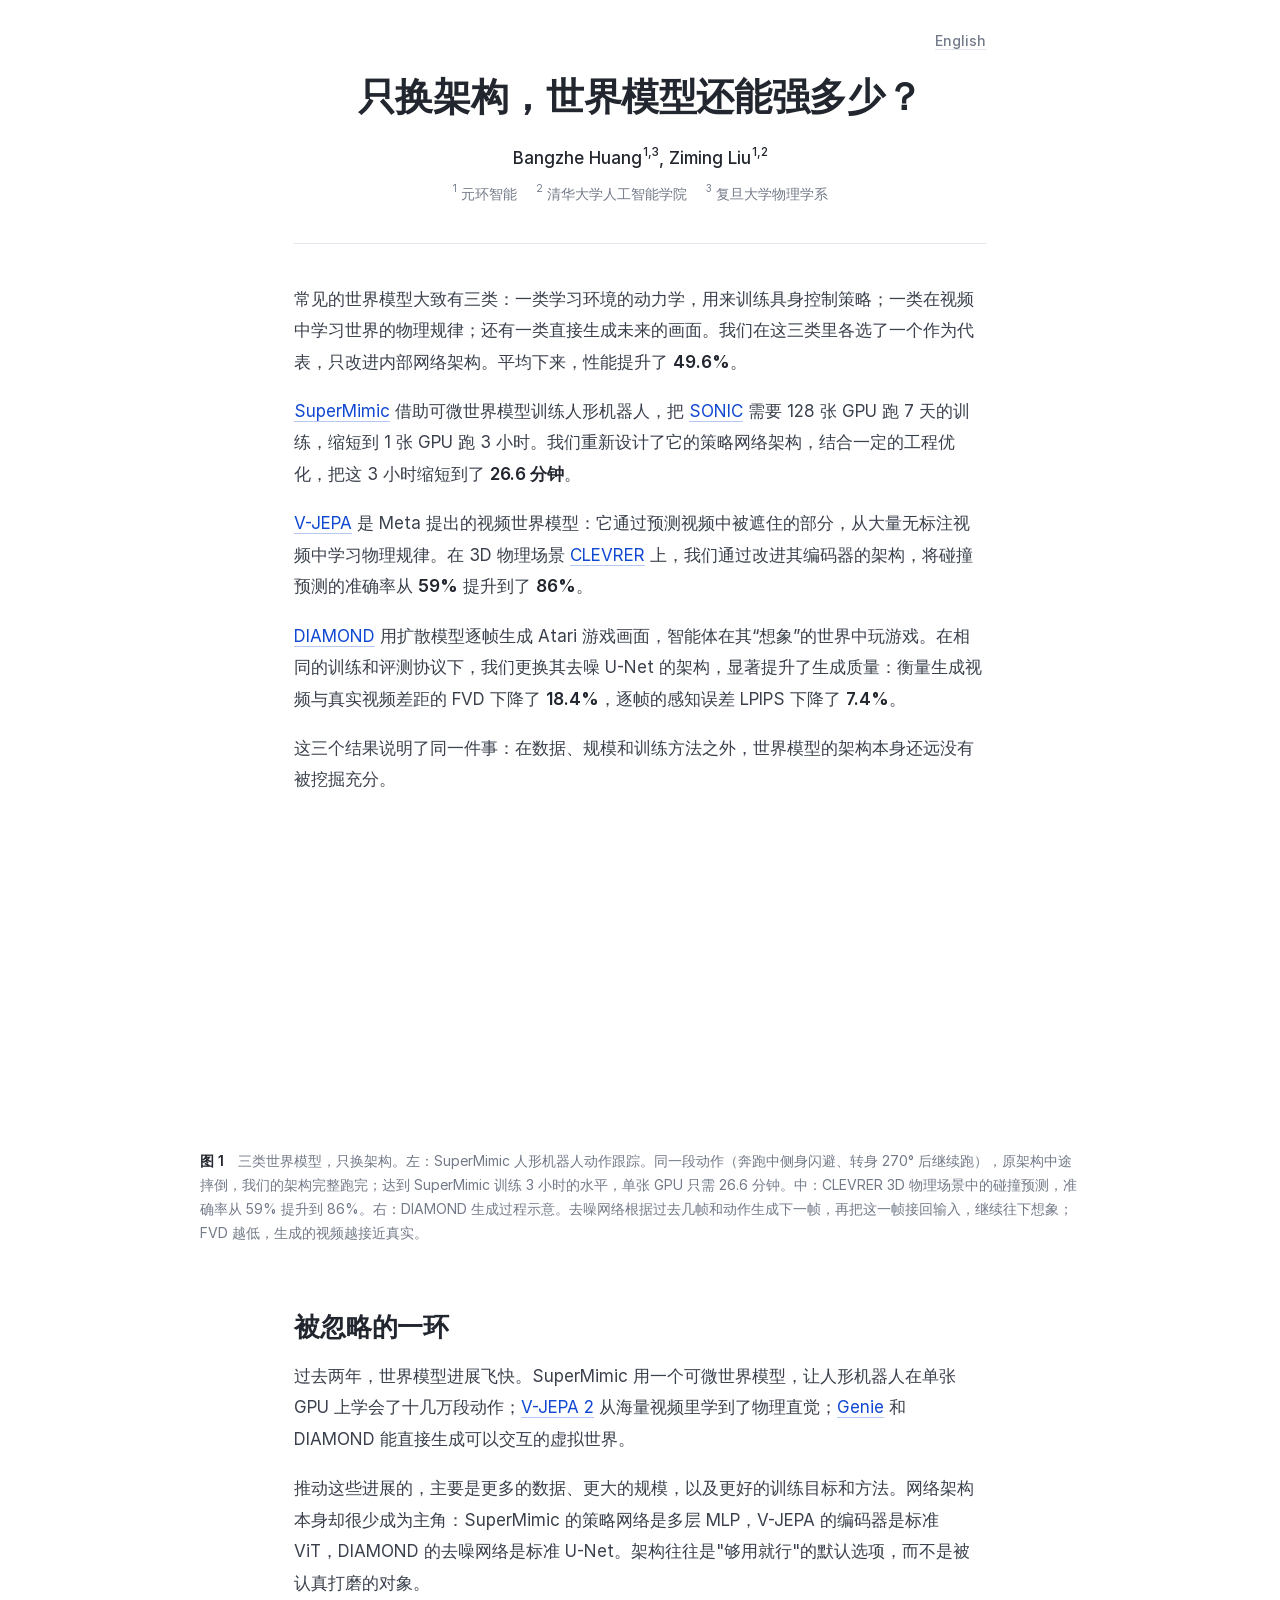
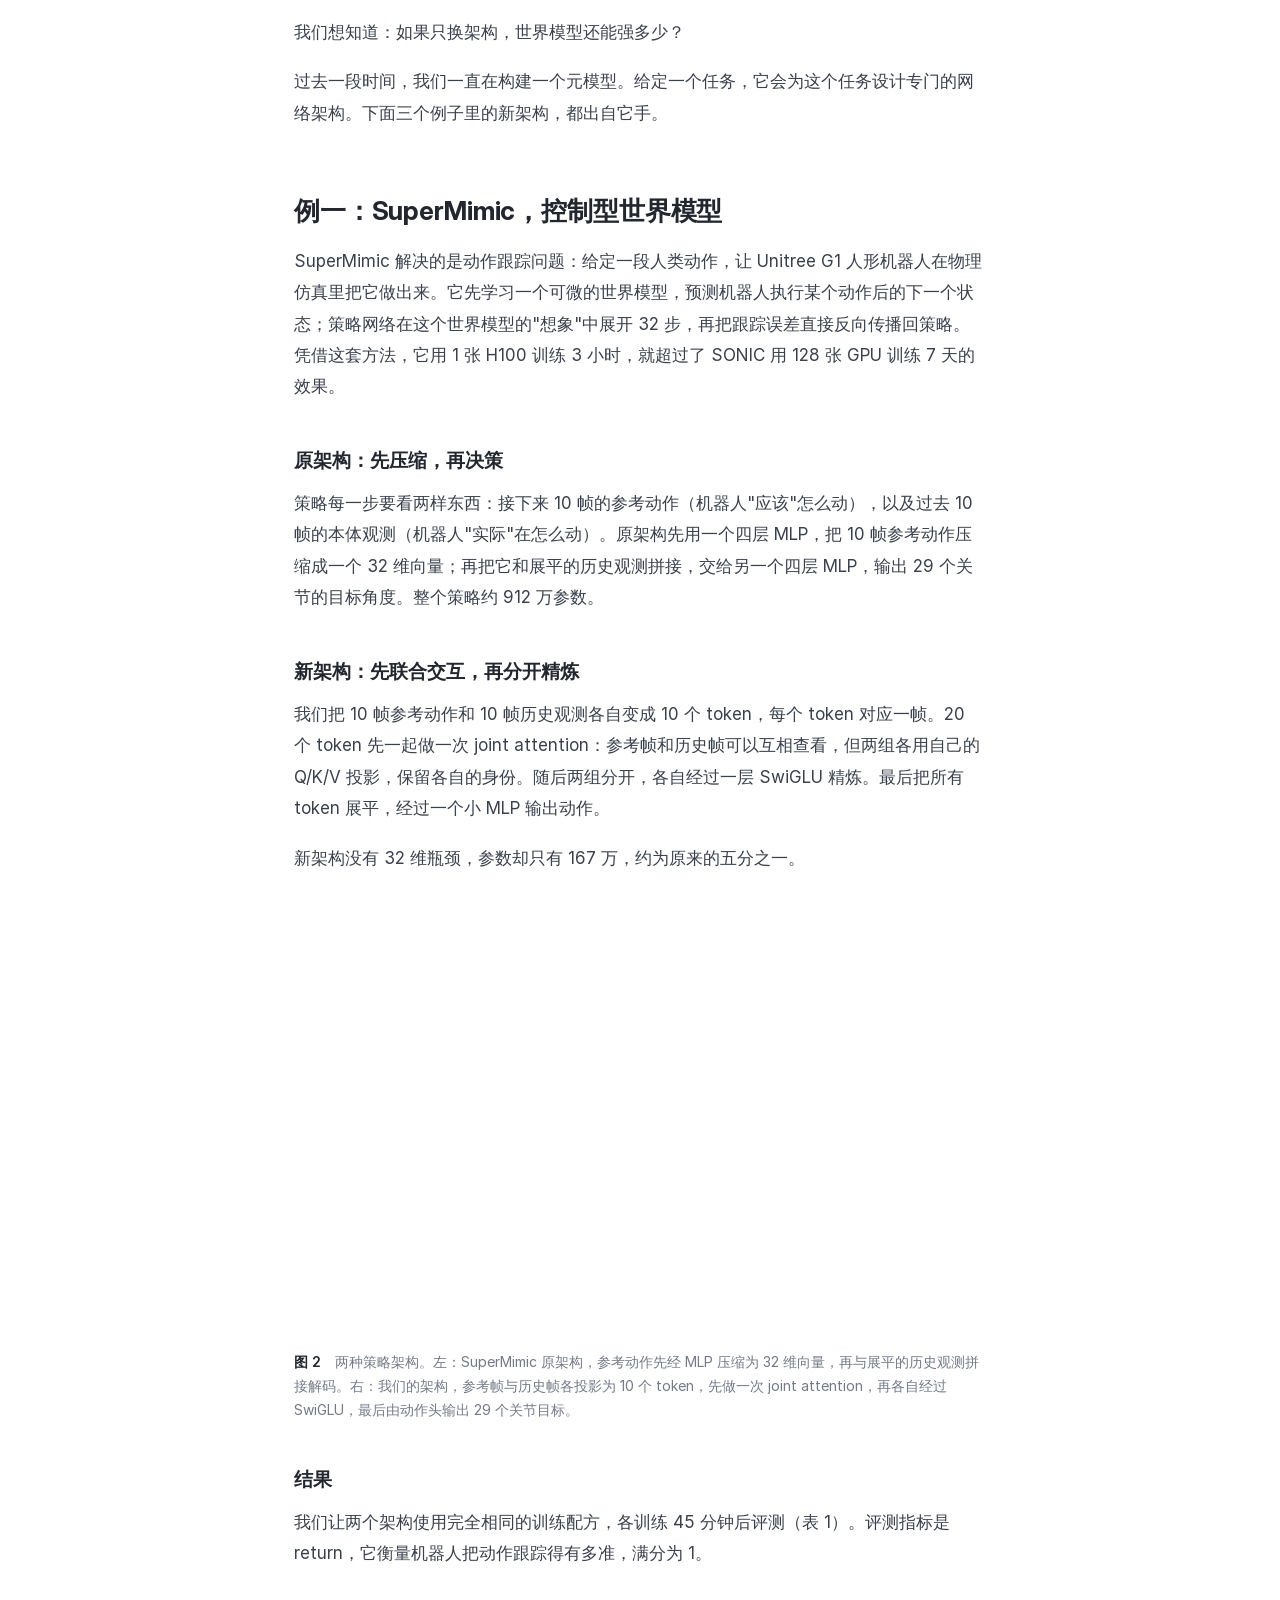
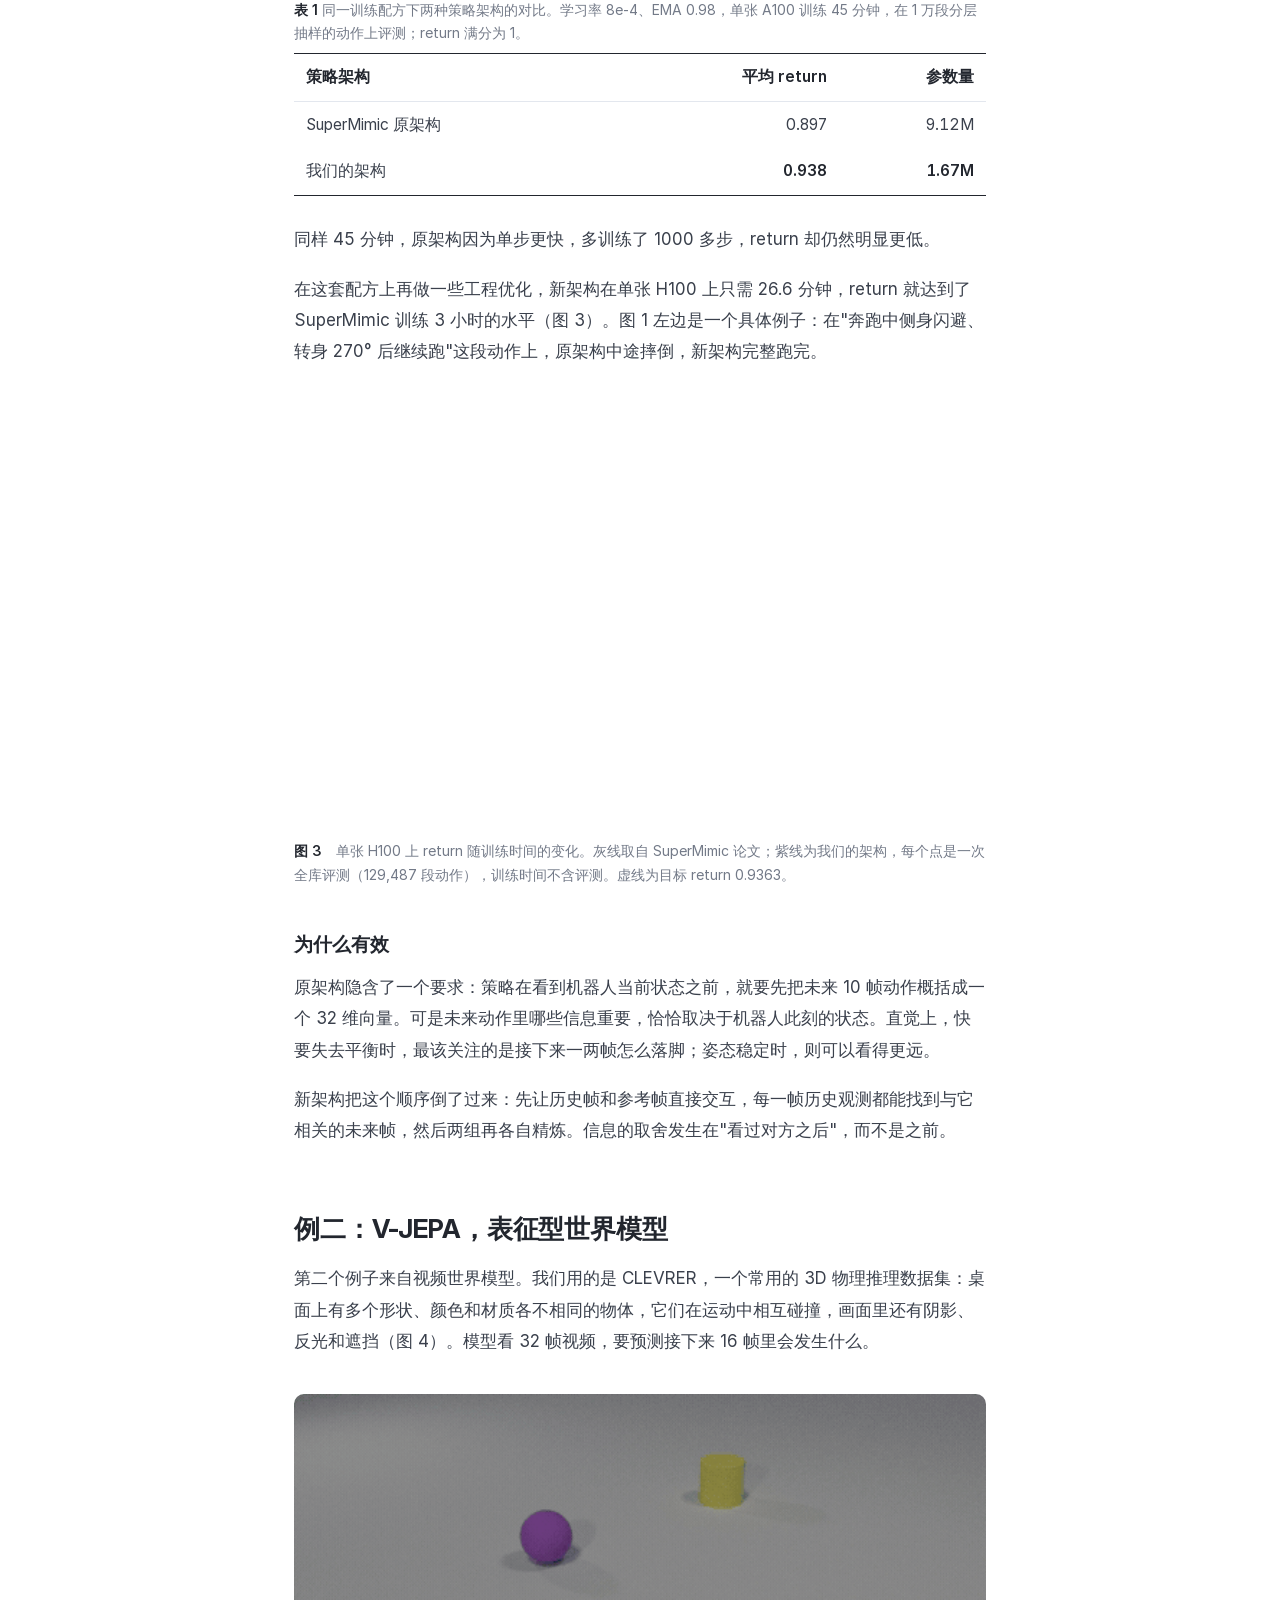
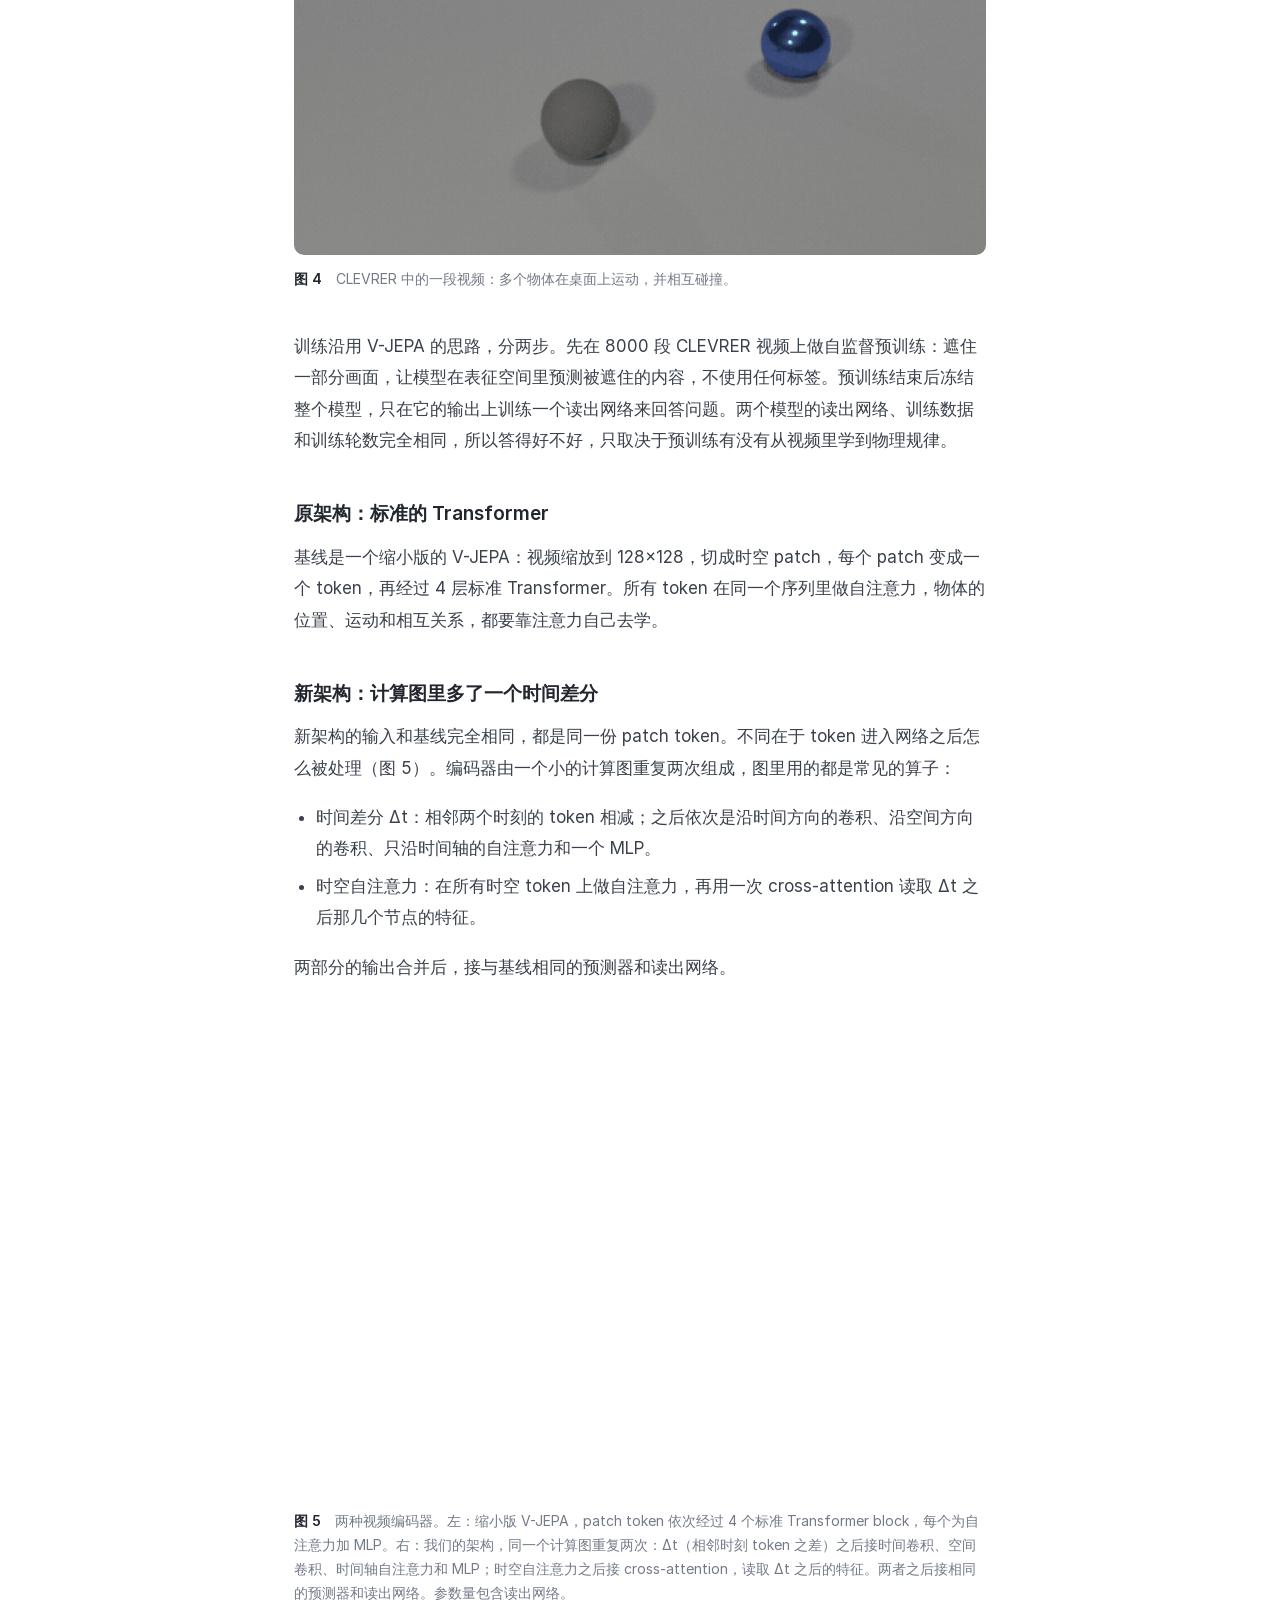
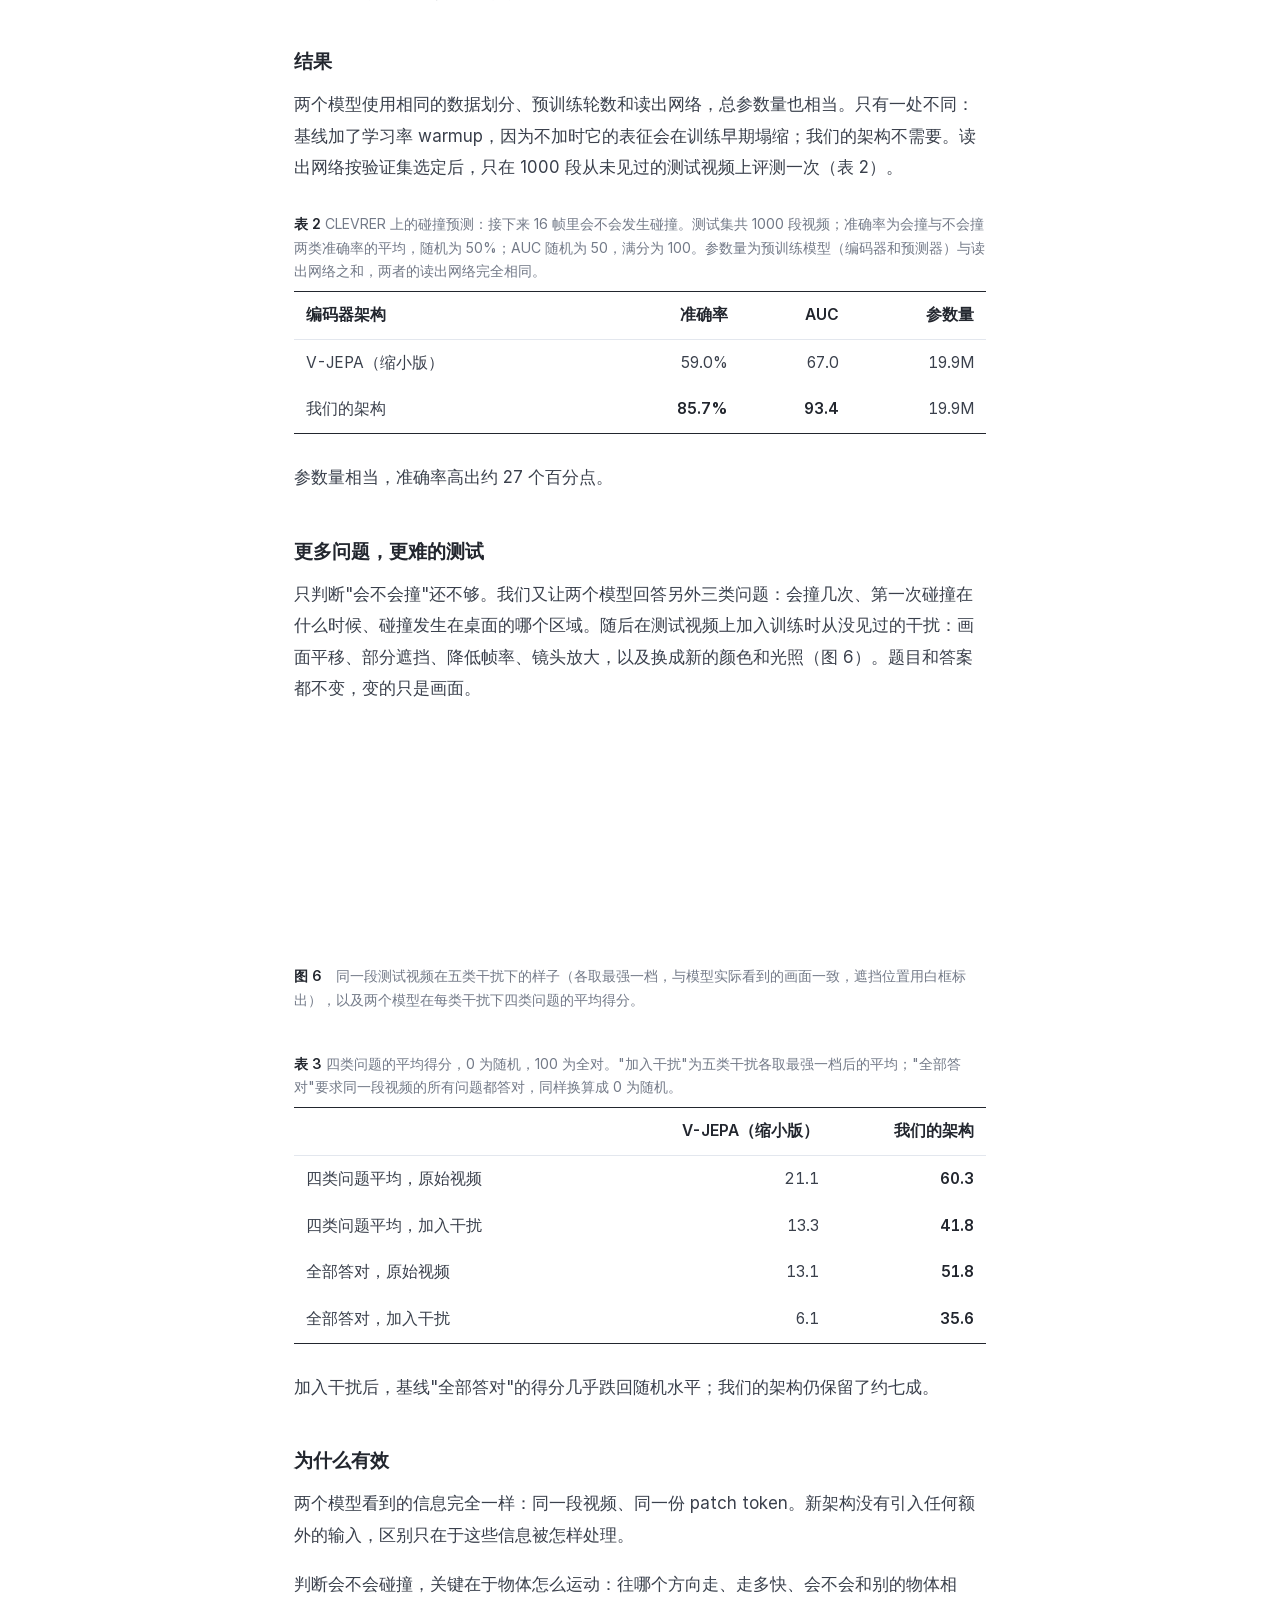
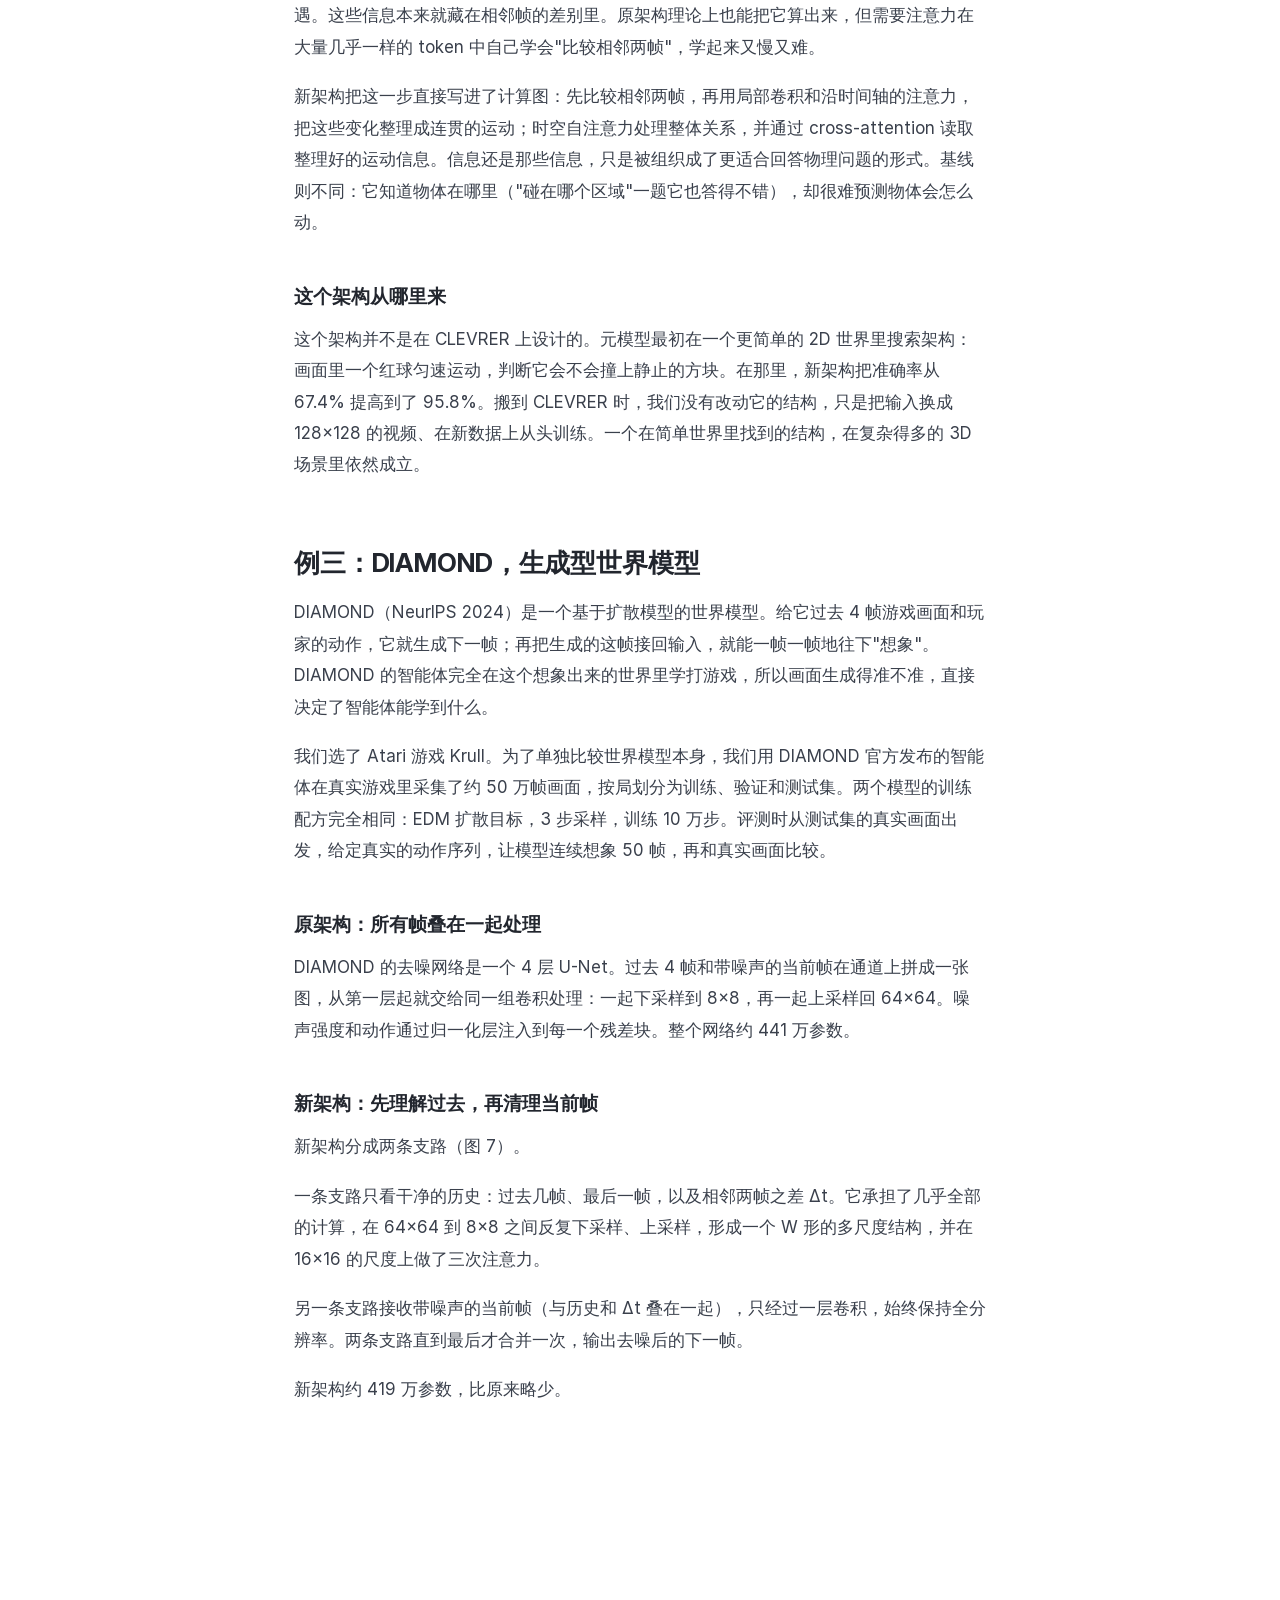
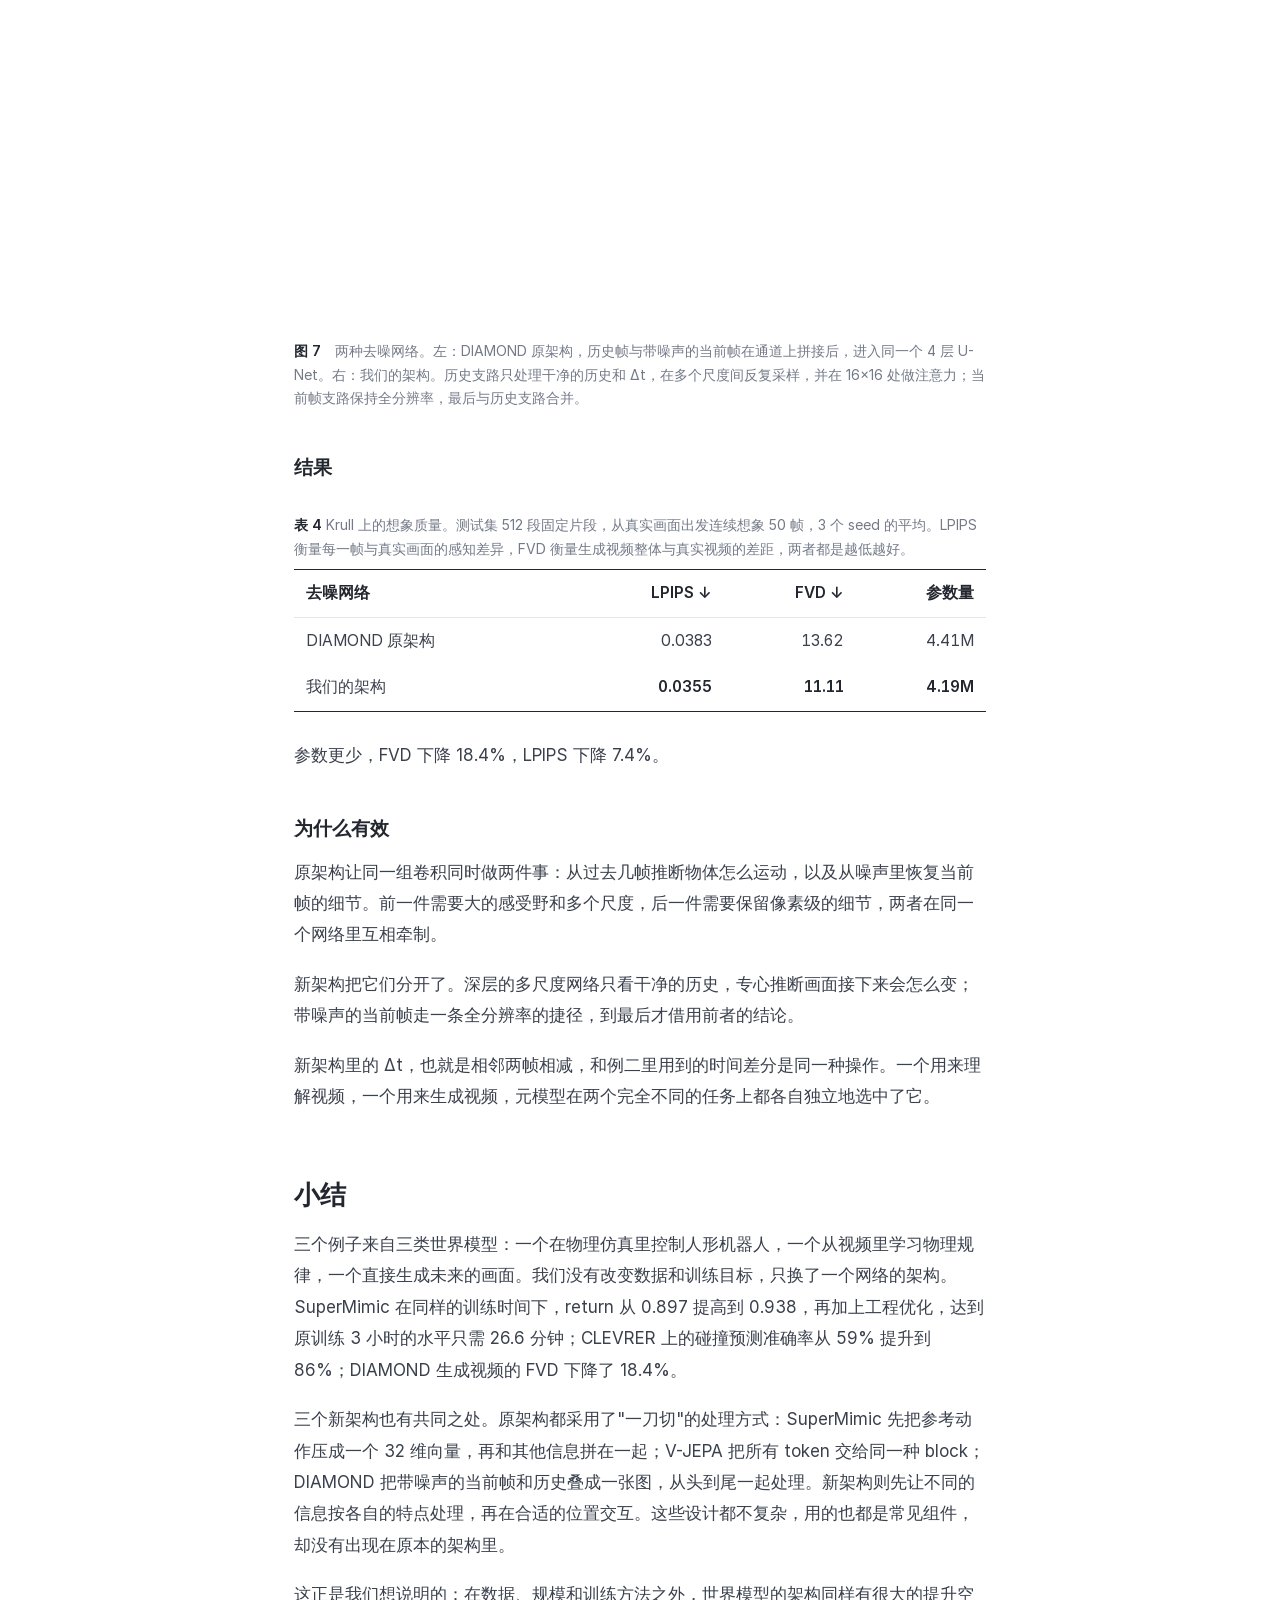
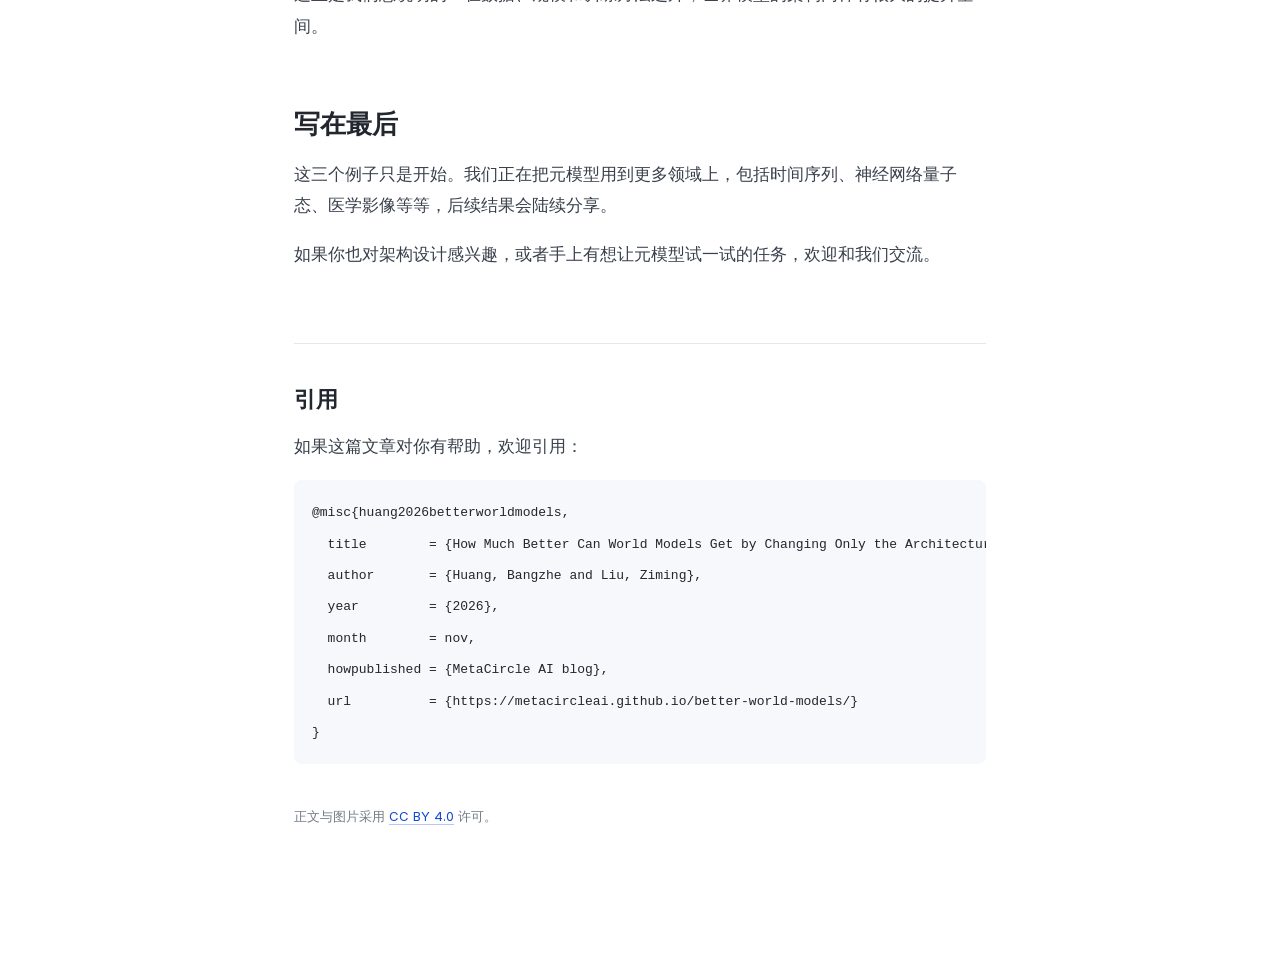
==== zh/index.html @ 1bab460e "Publish blog: How Much Better Can World Models Get by Changing Only the Architecture?" ====
<!doctype html>
<html lang="zh-CN">
<head>
<meta charset="utf-8">
<meta name="viewport" content="width=device-width, initial-scale=1">
<title>只换架构，世界模型还能强多少？</title>
<meta name="description" content="常见的世界模型大致有三类：一类学习环境的动力学，用来训练具身控制策略；一类在视频中学习世界的物理规律；还有一类直接生成未来的画面。我们在这三类里各选了一个作为代表，只改进内部网络架构。平均下来，性能提升了 49.6%。">
<link rel="canonical" href="https://metacircleai.github.io/better-world-models/zh/">
<link rel="alternate" hreflang="en" href="https://metacircleai.github.io/better-world-models/">
<link rel="alternate" hreflang="zh-CN" href="https://metacircleai.github.io/better-world-models/zh/">
<meta property="og:type" content="article">
<meta property="og:url" content="https://metacircleai.github.io/better-world-models/zh/">
<meta property="og:title" content="只换架构，世界模型还能强多少？">
<meta property="og:description" content="常见的世界模型大致有三类：一类学习环境的动力学，用来训练具身控制策略；一类在视频中学习世界的物理规律；还有一类直接生成未来的画面。我们在这三类里各选了一个作为代表，只改进内部网络架构。平均下来，性能提升了 49.6%。">
<meta property="og:image" content="https://metacircleai.github.io/better-world-models/assets/social.png">
<meta property="og:image:width" content="1200">
<meta property="og:image:height" content="630">
<meta name="twitter:card" content="summary_large_image">
<link rel="stylesheet" href="../assets/style.css">
</head>
<body>
<main class="post">
<nav class="lang-switch"><a href="../" hreflang="en">English</a></nav>
<header class="post-header">
<h1>只换架构，世界模型还能强多少？</h1>
<p class="authors">Bangzhe Huang<sup>1,3</sup>, Ziming Liu<sup>1,2</sup></p>
<p class="affils"><span><sup>1</sup> 元环智能</span><span><sup>2</sup> 清华大学人工智能学院</span><span><sup>3</sup> 复旦大学物理学系</span></p>
</header>
<p>常见的世界模型大致有三类：一类学习环境的动力学，用来训练具身控制策略；一类在视频中学习世界的物理规律；还有一类直接生成未来的画面。我们在这三类里各选了一个作为代表，只改进内部网络架构。平均下来，性能提升了 <strong>49.6%</strong>。</p>
<p><a target="_blank" rel="noopener" href="https://arxiv.org/abs/2610.28480">SuperMimic</a> 借助可微世界模型训练人形机器人，把 <a target="_blank" rel="noopener" href="https://arxiv.org/abs/2511.07820">SONIC</a> 需要 128 张 GPU 跑 7 天的训练，缩短到 1 张 GPU 跑 3 小时。我们重新设计了它的策略网络架构，结合一定的工程优化，把这 3 小时缩短到了 <strong>26.6 分钟</strong>。</p>
<p><a target="_blank" rel="noopener" href="https://arxiv.org/abs/2404.08471">V-JEPA</a> 是 Meta 提出的视频世界模型：它通过预测视频中被遮住的部分，从大量无标注视频中学习物理规律。在 3D 物理场景 <a target="_blank" rel="noopener" href="https://arxiv.org/abs/1910.01442">CLEVRER</a> 上，我们通过改进其编码器的架构，将碰撞预测的准确率从 <strong>59%</strong> 提升到了 <strong>86%</strong>。</p>
<p><a target="_blank" rel="noopener" href="https://arxiv.org/abs/2405.12399">DIAMOND</a> 用扩散模型逐帧生成 Atari 游戏画面，智能体在其“想象”的世界中玩游戏。在相同的训练和评测协议下，我们更换其去噪 U-Net 的架构，显著提升了生成质量：衡量生成视频与真实视频差距的 FVD 下降了 <strong>18.4%</strong>，逐帧的感知误差 LPIPS 下降了 <strong>7.4%</strong>。</p>
<p>这三个结果说明了同一件事：在数据、规模和训练方法之外，世界模型的架构本身还远没有被挖掘充分。</p>
<figure class="fig wide"><picture><source media="(max-width: 900px)" srcset="../figures/m/hero_cards_v1_3200.jpg"><img src="../figures/hero_cards_v1_3200.png" alt="图 1" decoding="async"></picture><figcaption><b>图 1</b>　三类世界模型，只换架构。左：SuperMimic 人形机器人动作跟踪。同一段动作（奔跑中侧身闪避、转身 270° 后继续跑），原架构中途摔倒，我们的架构完整跑完；达到 SuperMimic 训练 3 小时的水平，单张 GPU 只需 26.6 分钟。中：CLEVRER 3D 物理场景中的碰撞预测，准确率从 59% 提升到 86%。右：DIAMOND 生成过程示意。去噪网络根据过去几帧和动作生成下一帧，再把这一帧接回输入，继续往下想象；FVD 越低，生成的视频越接近真实。</figcaption></figure>

<h2>被忽略的一环</h2>
<p>过去两年，世界模型进展飞快。SuperMimic 用一个可微世界模型，让人形机器人在单张 GPU 上学会了十几万段动作；<a target="_blank" rel="noopener" href="https://arxiv.org/abs/2506.09985">V-JEPA 2</a> 从海量视频里学到了物理直觉；<a target="_blank" rel="noopener" href="https://arxiv.org/abs/2402.15391">Genie</a> 和 DIAMOND 能直接生成可以交互的虚拟世界。</p>
<p>推动这些进展的，主要是更多的数据、更大的规模，以及更好的训练目标和方法。网络架构本身却很少成为主角：SuperMimic 的策略网络是多层 MLP，V-JEPA 的编码器是标准 ViT，DIAMOND 的去噪网络是标准 U-Net。架构往往是"够用就行"的默认选项，而不是被认真打磨的对象。</p>
<p>我们想知道：如果只换架构，世界模型还能强多少？</p>
<p>过去一段时间，我们一直在构建一个元模型。给定一个任务，它会为这个任务设计专门的网络架构。下面三个例子里的新架构，都出自它手。</p>
<h2>例一：SuperMimic，控制型世界模型</h2>
<p>SuperMimic 解决的是动作跟踪问题：给定一段人类动作，让 Unitree G1 人形机器人在物理仿真里把它做出来。它先学习一个可微的世界模型，预测机器人执行某个动作后的下一个状态；策略网络在这个世界模型的"想象"中展开 32 步，再把跟踪误差直接反向传播回策略。凭借这套方法，它用 1 张 H100 训练 3 小时，就超过了 SONIC 用 128 张 GPU 训练 7 天的效果。</p>
<h3>原架构：先压缩，再决策</h3>
<p>策略每一步要看两样东西：接下来 10 帧的参考动作（机器人"应该"怎么动），以及过去 10 帧的本体观测（机器人"实际"在怎么动）。原架构先用一个四层 MLP，把 10 帧参考动作压缩成一个 32 维向量；再把它和展平的历史观测拼接，交给另一个四层 MLP，输出 29 个关节的目标角度。整个策略约 912 万参数。</p>
<h3>新架构：先联合交互，再分开精炼</h3>
<p>我们把 10 帧参考动作和 10 帧历史观测各自变成 10 个 token，每个 token 对应一帧。20 个 token 先一起做一次 joint attention：参考帧和历史帧可以互相查看，但两组各用自己的 Q/K/V 投影，保留各自的身份。随后两组分开，各自经过一层 SwiGLU 精炼。最后把所有 token 展平，经过一个小 MLP 输出动作。</p>
<p>新架构没有 32 维瓶颈，参数却只有 167 万，约为原来的五分之一。</p>
<figure class="fig"><picture><source media="(max-width: 900px)" srcset="../figures/m/supermimic_architecture.jpg"><img src="../figures/supermimic_architecture.png" alt="图 2" loading="lazy" decoding="async"></picture><figcaption><b>图 2</b>　两种策略架构。左：SuperMimic 原架构，参考动作先经 MLP 压缩为 32 维向量，再与展平的历史观测拼接解码。右：我们的架构，参考帧与历史帧各投影为 10 个 token，先做一次 joint attention，再各自经过 SwiGLU，最后由动作头输出 29 个关节目标。</figcaption></figure>

<h3>结果</h3>
<p>我们让两个架构使用完全相同的训练配方，各训练 45 分钟后评测（表 1）。评测指标是 return，它衡量机器人把动作跟踪得有多准，满分为 1。</p>
<p class="table-caption"><strong>表 1</strong> 同一训练配方下两种策略架构的对比。学习率 8e-4、EMA 0.98，单张 A100 训练 45 分钟，在 1 万段分层抽样的动作上评测；return 满分为 1。</p>
<div class="table-wrap"><table>
<thead>
<tr>
<th style="text-align: left;">策略架构</th>
<th style="text-align: right;">平均 return</th>
<th style="text-align: right;">参数量</th>
</tr>
</thead>
<tbody>
<tr>
<td style="text-align: left;">SuperMimic 原架构</td>
<td style="text-align: right;">0.897</td>
<td style="text-align: right;">9.12M</td>
</tr>
<tr>
<td style="text-align: left;">我们的架构</td>
<td style="text-align: right;"><strong>0.938</strong></td>
<td style="text-align: right;"><strong>1.67M</strong></td>
</tr>
</tbody>
</table></div>
<p>同样 45 分钟，原架构因为单步更快，多训练了 1000 多步，return 却仍然明显更低。</p>
<p>在这套配方上再做一些工程优化，新架构在单张 H100 上只需 26.6 分钟，return 就达到了 SuperMimic 训练 3 小时的水平（图 3）。图 1 左边是一个具体例子：在"奔跑中侧身闪避、转身 270° 后继续跑"这段动作上，原架构中途摔倒，新架构完整跑完。</p>
<figure class="fig"><picture><source media="(max-width: 900px)" srcset="../figures/m/supermimic_speed_curve.jpg"><img src="../figures/supermimic_speed_curve.png" alt="图 3" loading="lazy" decoding="async"></picture><figcaption><b>图 3</b>　单张 H100 上 return 随训练时间的变化。灰线取自 SuperMimic 论文；紫线为我们的架构，每个点是一次全库评测（129,487 段动作），训练时间不含评测。虚线为目标 return 0.9363。</figcaption></figure>

<h3>为什么有效</h3>
<p>原架构隐含了一个要求：策略在看到机器人当前状态之前，就要先把未来 10 帧动作概括成一个 32 维向量。可是未来动作里哪些信息重要，恰恰取决于机器人此刻的状态。直觉上，快要失去平衡时，最该关注的是接下来一两帧怎么落脚；姿态稳定时，则可以看得更远。</p>
<p>新架构把这个顺序倒了过来：先让历史帧和参考帧直接交互，每一帧历史观测都能找到与它相关的未来帧，然后两组再各自精炼。信息的取舍发生在"看过对方之后"，而不是之前。</p>
<h2>例二：V-JEPA，表征型世界模型</h2>
<p>第二个例子来自视频世界模型。我们用的是 CLEVRER，一个常用的 3D 物理推理数据集：桌面上有多个形状、颜色和材质各不相同的物体，它们在运动中相互碰撞，画面里还有阴影、反光和遮挡（图 4）。模型看 32 帧视频，要预测接下来 16 帧里会发生什么。</p>
<figure class="fig"><picture><source media="(max-width: 900px)" srcset="../figures/m/clevrer_scene.gif"><img src="../figures/clevrer_scene.gif" alt="图 4" loading="lazy" decoding="async"></picture><figcaption><b>图 4</b>　CLEVRER 中的一段视频：多个物体在桌面上运动，并相互碰撞。</figcaption></figure>

<p>训练沿用 V-JEPA 的思路，分两步。先在 8000 段 CLEVRER 视频上做自监督预训练：遮住一部分画面，让模型在表征空间里预测被遮住的内容，不使用任何标签。预训练结束后冻结整个模型，只在它的输出上训练一个读出网络来回答问题。两个模型的读出网络、训练数据和训练轮数完全相同，所以答得好不好，只取决于预训练有没有从视频里学到物理规律。</p>
<h3>原架构：标准的 Transformer</h3>
<p>基线是一个缩小版的 V-JEPA：视频缩放到 128×128，切成时空 patch，每个 patch 变成一个 token，再经过 4 层标准 Transformer。所有 token 在同一个序列里做自注意力，物体的位置、运动和相互关系，都要靠注意力自己去学。</p>
<h3>新架构：计算图里多了一个时间差分</h3>
<p>新架构的输入和基线完全相同，都是同一份 patch token。不同在于 token 进入网络之后怎么被处理（图 5）。编码器由一个小的计算图重复两次组成，图里用的都是常见的算子：</p>
<ul>
<li>时间差分 Δt：相邻两个时刻的 token 相减；之后依次是沿时间方向的卷积、沿空间方向的卷积、只沿时间轴的自注意力和一个 MLP。</li>
<li>时空自注意力：在所有时空 token 上做自注意力，再用一次 cross-attention 读取 Δt 之后那几个节点的特征。</li>
</ul>
<p>两部分的输出合并后，接与基线相同的预测器和读出网络。</p>
<figure class="fig"><picture><source media="(max-width: 900px)" srcset="../figures/m/clevrer_architecture.jpg"><img src="../figures/clevrer_architecture.png" alt="图 5" loading="lazy" decoding="async"></picture><figcaption><b>图 5</b>　两种视频编码器。左：缩小版 V-JEPA，patch token 依次经过 4 个标准 Transformer block，每个为自注意力加 MLP。右：我们的架构，同一个计算图重复两次：Δt（相邻时刻 token 之差）之后接时间卷积、空间卷积、时间轴自注意力和 MLP；时空自注意力之后接 cross-attention，读取 Δt 之后的特征。两者之后接相同的预测器和读出网络。参数量包含读出网络。</figcaption></figure>

<h3>结果</h3>
<p>两个模型使用相同的数据划分、预训练轮数和读出网络，总参数量也相当。只有一处不同：基线加了学习率 warmup，因为不加时它的表征会在训练早期塌缩；我们的架构不需要。读出网络按验证集选定后，只在 1000 段从未见过的测试视频上评测一次（表 2）。</p>
<p class="table-caption"><strong>表 2</strong> CLEVRER 上的碰撞预测：接下来 16 帧里会不会发生碰撞。测试集共 1000 段视频；准确率为会撞与不会撞两类准确率的平均，随机为 50%；AUC 随机为 50，满分为 100。参数量为预训练模型（编码器和预测器）与读出网络之和，两者的读出网络完全相同。</p>
<div class="table-wrap"><table>
<thead>
<tr>
<th style="text-align: left;">编码器架构</th>
<th style="text-align: right;">准确率</th>
<th style="text-align: right;">AUC</th>
<th style="text-align: right;">参数量</th>
</tr>
</thead>
<tbody>
<tr>
<td style="text-align: left;">V-JEPA（缩小版）</td>
<td style="text-align: right;">59.0%</td>
<td style="text-align: right;">67.0</td>
<td style="text-align: right;">19.9M</td>
</tr>
<tr>
<td style="text-align: left;">我们的架构</td>
<td style="text-align: right;"><strong>85.7%</strong></td>
<td style="text-align: right;"><strong>93.4</strong></td>
<td style="text-align: right;">19.9M</td>
</tr>
</tbody>
</table></div>
<p>参数量相当，准确率高出约 27 个百分点。</p>
<h3>更多问题，更难的测试</h3>
<p>只判断"会不会撞"还不够。我们又让两个模型回答另外三类问题：会撞几次、第一次碰撞在什么时候、碰撞发生在桌面的哪个区域。随后在测试视频上加入训练时从没见过的干扰：画面平移、部分遮挡、降低帧率、镜头放大，以及换成新的颜色和光照（图 6）。题目和答案都不变，变的只是画面。</p>
<figure class="fig"><picture><source media="(max-width: 900px)" srcset="../figures/m/clevrer_ood.jpg"><img src="../figures/clevrer_ood.png" alt="图 6" loading="lazy" decoding="async"></picture><figcaption><b>图 6</b>　同一段测试视频在五类干扰下的样子（各取最强一档，与模型实际看到的画面一致，遮挡位置用白框标出），以及两个模型在每类干扰下四类问题的平均得分。</figcaption></figure>

<p class="table-caption"><strong>表 3</strong> 四类问题的平均得分，0 为随机，100 为全对。"加入干扰"为五类干扰各取最强一档后的平均；"全部答对"要求同一段视频的所有问题都答对，同样换算成 0 为随机。</p>
<div class="table-wrap"><table>
<thead>
<tr>
<th style="text-align: left;"></th>
<th style="text-align: right;">V-JEPA（缩小版）</th>
<th style="text-align: right;">我们的架构</th>
</tr>
</thead>
<tbody>
<tr>
<td style="text-align: left;">四类问题平均，原始视频</td>
<td style="text-align: right;">21.1</td>
<td style="text-align: right;"><strong>60.3</strong></td>
</tr>
<tr>
<td style="text-align: left;">四类问题平均，加入干扰</td>
<td style="text-align: right;">13.3</td>
<td style="text-align: right;"><strong>41.8</strong></td>
</tr>
<tr>
<td style="text-align: left;">全部答对，原始视频</td>
<td style="text-align: right;">13.1</td>
<td style="text-align: right;"><strong>51.8</strong></td>
</tr>
<tr>
<td style="text-align: left;">全部答对，加入干扰</td>
<td style="text-align: right;">6.1</td>
<td style="text-align: right;"><strong>35.6</strong></td>
</tr>
</tbody>
</table></div>
<p>加入干扰后，基线"全部答对"的得分几乎跌回随机水平；我们的架构仍保留了约七成。</p>
<h3>为什么有效</h3>
<p>两个模型看到的信息完全一样：同一段视频、同一份 patch token。新架构没有引入任何额外的输入，区别只在于这些信息被怎样处理。</p>
<p>判断会不会碰撞，关键在于物体怎么运动：往哪个方向走、走多快、会不会和别的物体相遇。这些信息本来就藏在相邻帧的差别里。原架构理论上也能把它算出来，但需要注意力在大量几乎一样的 token 中自己学会"比较相邻两帧"，学起来又慢又难。</p>
<p>新架构把这一步直接写进了计算图：先比较相邻两帧，再用局部卷积和沿时间轴的注意力，把这些变化整理成连贯的运动；时空自注意力处理整体关系，并通过 cross-attention 读取整理好的运动信息。信息还是那些信息，只是被组织成了更适合回答物理问题的形式。基线则不同：它知道物体在哪里（"碰在哪个区域"一题它也答得不错），却很难预测物体会怎么动。</p>
<h3>这个架构从哪里来</h3>
<p>这个架构并不是在 CLEVRER 上设计的。元模型最初在一个更简单的 2D 世界里搜索架构：画面里一个红球匀速运动，判断它会不会撞上静止的方块。在那里，新架构把准确率从 67.4% 提高到了 95.8%。搬到 CLEVRER 时，我们没有改动它的结构，只是把输入换成 128×128 的视频、在新数据上从头训练。一个在简单世界里找到的结构，在复杂得多的 3D 场景里依然成立。</p>
<h2>例三：DIAMOND，生成型世界模型</h2>
<p>DIAMOND（NeurIPS 2024）是一个基于扩散模型的世界模型。给它过去 4 帧游戏画面和玩家的动作，它就生成下一帧；再把生成的这帧接回输入，就能一帧一帧地往下"想象"。DIAMOND 的智能体完全在这个想象出来的世界里学打游戏，所以画面生成得准不准，直接决定了智能体能学到什么。</p>
<p>我们选了 Atari 游戏 Krull。为了单独比较世界模型本身，我们用 DIAMOND 官方发布的智能体在真实游戏里采集了约 50 万帧画面，按局划分为训练、验证和测试集。两个模型的训练配方完全相同：EDM 扩散目标，3 步采样，训练 10 万步。评测时从测试集的真实画面出发，给定真实的动作序列，让模型连续想象 50 帧，再和真实画面比较。</p>
<h3>原架构：所有帧叠在一起处理</h3>
<p>DIAMOND 的去噪网络是一个 4 层 U-Net。过去 4 帧和带噪声的当前帧在通道上拼成一张图，从第一层起就交给同一组卷积处理：一起下采样到 8×8，再一起上采样回 64×64。噪声强度和动作通过归一化层注入到每一个残差块。整个网络约 441 万参数。</p>
<h3>新架构：先理解过去，再清理当前帧</h3>
<p>新架构分成两条支路（图 7）。</p>
<p>一条支路只看干净的历史：过去几帧、最后一帧，以及相邻两帧之差 Δt。它承担了几乎全部的计算，在 64×64 到 8×8 之间反复下采样、上采样，形成一个 W 形的多尺度结构，并在 16×16 的尺度上做了三次注意力。</p>
<p>另一条支路接收带噪声的当前帧（与历史和 Δt 叠在一起），只经过一层卷积，始终保持全分辨率。两条支路直到最后才合并一次，输出去噪后的下一帧。</p>
<p>新架构约 419 万参数，比原来略少。</p>
<figure class="fig"><picture><source media="(max-width: 900px)" srcset="../figures/m/diamond_architecture.jpg"><img src="../figures/diamond_architecture.png" alt="图 7" loading="lazy" decoding="async"></picture><figcaption><b>图 7</b>　两种去噪网络。左：DIAMOND 原架构，历史帧与带噪声的当前帧在通道上拼接后，进入同一个 4 层 U-Net。右：我们的架构。历史支路只处理干净的历史和 Δt，在多个尺度间反复采样，并在 16×16 处做注意力；当前帧支路保持全分辨率，最后与历史支路合并。</figcaption></figure>

<h3>结果</h3>
<p class="table-caption"><strong>表 4</strong> Krull 上的想象质量。测试集 512 段固定片段，从真实画面出发连续想象 50 帧，3 个 seed 的平均。LPIPS 衡量每一帧与真实画面的感知差异，FVD 衡量生成视频整体与真实视频的差距，两者都是越低越好。</p>
<div class="table-wrap"><table>
<thead>
<tr>
<th style="text-align: left;">去噪网络</th>
<th style="text-align: right;">LPIPS ↓</th>
<th style="text-align: right;">FVD ↓</th>
<th style="text-align: right;">参数量</th>
</tr>
</thead>
<tbody>
<tr>
<td style="text-align: left;">DIAMOND 原架构</td>
<td style="text-align: right;">0.0383</td>
<td style="text-align: right;">13.62</td>
<td style="text-align: right;">4.41M</td>
</tr>
<tr>
<td style="text-align: left;">我们的架构</td>
<td style="text-align: right;"><strong>0.0355</strong></td>
<td style="text-align: right;"><strong>11.11</strong></td>
<td style="text-align: right;"><strong>4.19M</strong></td>
</tr>
</tbody>
</table></div>
<p>参数更少，FVD 下降 18.4%，LPIPS 下降 7.4%。</p>
<h3>为什么有效</h3>
<p>原架构让同一组卷积同时做两件事：从过去几帧推断物体怎么运动，以及从噪声里恢复当前帧的细节。前一件需要大的感受野和多个尺度，后一件需要保留像素级的细节，两者在同一个网络里互相牵制。</p>
<p>新架构把它们分开了。深层的多尺度网络只看干净的历史，专心推断画面接下来会怎么变；带噪声的当前帧走一条全分辨率的捷径，到最后才借用前者的结论。</p>
<p>新架构里的 Δt，也就是相邻两帧相减，和例二里用到的时间差分是同一种操作。一个用来理解视频，一个用来生成视频，元模型在两个完全不同的任务上都各自独立地选中了它。</p>
<h2>小结</h2>
<p>三个例子来自三类世界模型：一个在物理仿真里控制人形机器人，一个从视频里学习物理规律，一个直接生成未来的画面。我们没有改变数据和训练目标，只换了一个网络的架构。SuperMimic 在同样的训练时间下，return 从 0.897 提高到 0.938，再加上工程优化，达到原训练 3 小时的水平只需 26.6 分钟；CLEVRER 上的碰撞预测准确率从 59% 提升到 86%；DIAMOND 生成视频的 FVD 下降了 18.4%。</p>
<p>三个新架构也有共同之处。原架构都采用了"一刀切"的处理方式：SuperMimic 先把参考动作压成一个 32 维向量，再和其他信息拼在一起；V-JEPA 把所有 token 交给同一种 block；DIAMOND 把带噪声的当前帧和历史叠成一张图，从头到尾一起处理。新架构则先让不同的信息按各自的特点处理，再在合适的位置交互。这些设计都不复杂，用的也都是常见组件，却没有出现在原本的架构里。</p>
<p>这正是我们想说明的：在数据、规模和训练方法之外，世界模型的架构同样有很大的提升空间。</p>
<h2>写在最后</h2>
<p>这三个例子只是开始。我们正在把元模型用到更多领域上，包括时间序列、神经网络量子态、医学影像等等，后续结果会陆续分享。</p>
<p>如果你也对架构设计感兴趣，或者手上有想让元模型试一试的任务，欢迎和我们交流。</p>
<section class="cite">
<h2>引用</h2>
<p>如果这篇文章对你有帮助，欢迎引用：</p>
<pre><code>@misc{huang2026betterworldmodels,
  title        = {How Much Better Can World Models Get by Changing Only the Architecture?},
  author       = {Huang, Bangzhe and Liu, Ziming},
  year         = {2026},
  month        = nov,
  howpublished = {MetaCircle AI blog},
  url          = {https://metacircleai.github.io/better-world-models/}
}</code></pre>
</section>
<footer class="post-footer"><p>正文与图片采用 <a href="https://creativecommons.org/licenses/by/4.0/deed.zh-hans">CC BY 4.0</a> 许可。</p></footer>
</main>
</body>
</html>
---- assets/style.css ----
@font-face { font-family: "Inter"; src: url("fonts/Inter-Regular.woff2") format("woff2"); font-weight: 400; font-display: swap; }
@font-face { font-family: "Inter"; src: url("fonts/Inter-Medium.woff2") format("woff2"); font-weight: 500; font-display: swap; }
@font-face { font-family: "Inter"; src: url("fonts/Inter-SemiBold.woff2") format("woff2"); font-weight: 600; font-display: swap; }
@font-face { font-family: "Inter"; src: url("fonts/Inter-Bold.woff2") format("woff2"); font-weight: 700; font-display: swap; }
@font-face { font-family: "Inter Display"; src: url("fonts/InterDisplay-SemiBold.woff2") format("woff2"); font-weight: 600; font-display: swap; }
@font-face { font-family: "Inter Display"; src: url("fonts/InterDisplay-Bold.woff2") format("woff2"); font-weight: 700; font-display: swap; }

:root {
  --ink: #22262e; --text: #3a404c; --muted: #737a88; --line: #e3e7ee;
  --blue: #1048d2; --bg: #ffffff; --panel: #f6f8fb;
  --sans: "Inter", "PingFang SC", "Hiragino Sans GB", "Noto Sans SC", "Microsoft YaHei", system-ui, sans-serif;
  --display: "Inter Display", "Inter", "PingFang SC", "Hiragino Sans GB", "Noto Sans SC", "Microsoft YaHei", sans-serif;
}
* { box-sizing: border-box; }
html { -webkit-text-size-adjust: 100%; }
body { margin: 0; background: var(--bg); color: var(--text); font-family: var(--sans);
       font-size: 17px; line-height: 1.85; -webkit-font-smoothing: antialiased; }
.post { max-width: 740px; margin: 0 auto; padding: 72px 24px 120px; }

.post-header { text-align: center; padding-bottom: 36px; margin-bottom: 40px; border-bottom: 1px solid var(--line); }
.post-header h1 { font-family: var(--display); font-weight: 700; color: var(--ink);
                  font-size: 38px; line-height: 1.3; letter-spacing: -0.01em; margin: 0 0 22px; }
.authors { margin: 0 0 6px; font-size: 17px; font-weight: 500; color: var(--ink); }
.affils { margin: 0; font-size: 14px; color: var(--muted); display: flex; flex-wrap: wrap; justify-content: center; gap: 4px 18px; }
sup { font-size: 0.7em; line-height: 0; position: relative; top: -0.15em; margin-left: 1px; }

h2 { font-family: var(--display); font-weight: 700; color: var(--ink); font-size: 26px; line-height: 1.4;
     margin: 64px 0 16px; letter-spacing: -0.005em; }
h3 { font-weight: 600; color: var(--ink); font-size: 19px; margin: 40px 0 10px; }
p { margin: 0 0 18px; }
strong { color: var(--ink); font-weight: 600; }
ul { padding-left: 1.3em; margin: 0 0 18px; }
li { margin: 6px 0; }
a { color: var(--blue); text-decoration: none; border-bottom: 1px solid rgba(16, 72, 210, .3); }

.fig { margin: 36px 0 40px; }
.fig picture { display: block; }
.fig video { display: block; width: 100%; height: auto; border-radius: 10px; background: #e9ebee; }
.fig img { display: block; width: 100%; height: auto; border-radius: 10px; }
.fig.wide { margin-left: calc(50% - min(46vw, 440px)); margin-right: calc(50% - min(46vw, 440px)); }
figcaption { margin-top: 12px; font-size: 14px; line-height: 1.7; color: var(--muted); }
figcaption b { color: var(--ink); font-weight: 600; }

.table-caption { font-size: 14px; line-height: 1.7; color: var(--muted); margin: 28px 0 8px; }
.table-caption strong { color: var(--ink); }
.table-wrap { overflow-x: auto; margin: 0 0 28px; }
table { width: 100%; border-collapse: collapse; font-size: 15.5px; font-variant-numeric: tabular-nums; }
thead th { font-weight: 600; color: var(--ink); border-top: 1.5px solid var(--ink); border-bottom: 1px solid var(--line); }
th, td { padding: 9px 12px; }
tbody tr:last-child td { border-bottom: 1.5px solid var(--ink); }

@media (max-width: 640px) {
  body { font-size: 16px; }
  .post { padding: 44px 18px 80px; }
  .post-header h1 { font-size: 28px; }
  h2 { font-size: 22px; margin-top: 48px; }
  .fig.wide { margin-left: 0; margin-right: 0; }
}

/* English page: Latin text reads better a little tighter than CJK. */
html[lang="en"] body { line-height: 1.7; }
html[lang="en"] figcaption, html[lang="en"] .table-caption { line-height: 1.6; }

/* Language switch, citation and footer. */
.post { position: relative; }
.lang-switch { position: absolute; top: 28px; right: 24px; font-size: 14px; font-weight: 500; }
.lang-switch a { color: var(--muted); border-bottom: 1px solid var(--line); }
.lang-switch a:hover { color: var(--ink); }
.cite { margin-top: 72px; padding-top: 8px; border-top: 1px solid var(--line); }
.cite h2 { margin-top: 32px; font-size: 22px; }
.cite pre { background: var(--panel); border-radius: 8px; padding: 16px 18px; overflow-x: auto; margin: 0; }
.cite code { font-family: ui-monospace, "SF Mono", Menlo, Consolas, monospace; font-size: 13px; line-height: 1.6; color: var(--ink); }
.post-footer { margin-top: 40px; font-size: 13px; color: var(--muted); }
@media (max-width: 640px) { .lang-switch { top: 16px; right: 18px; } }
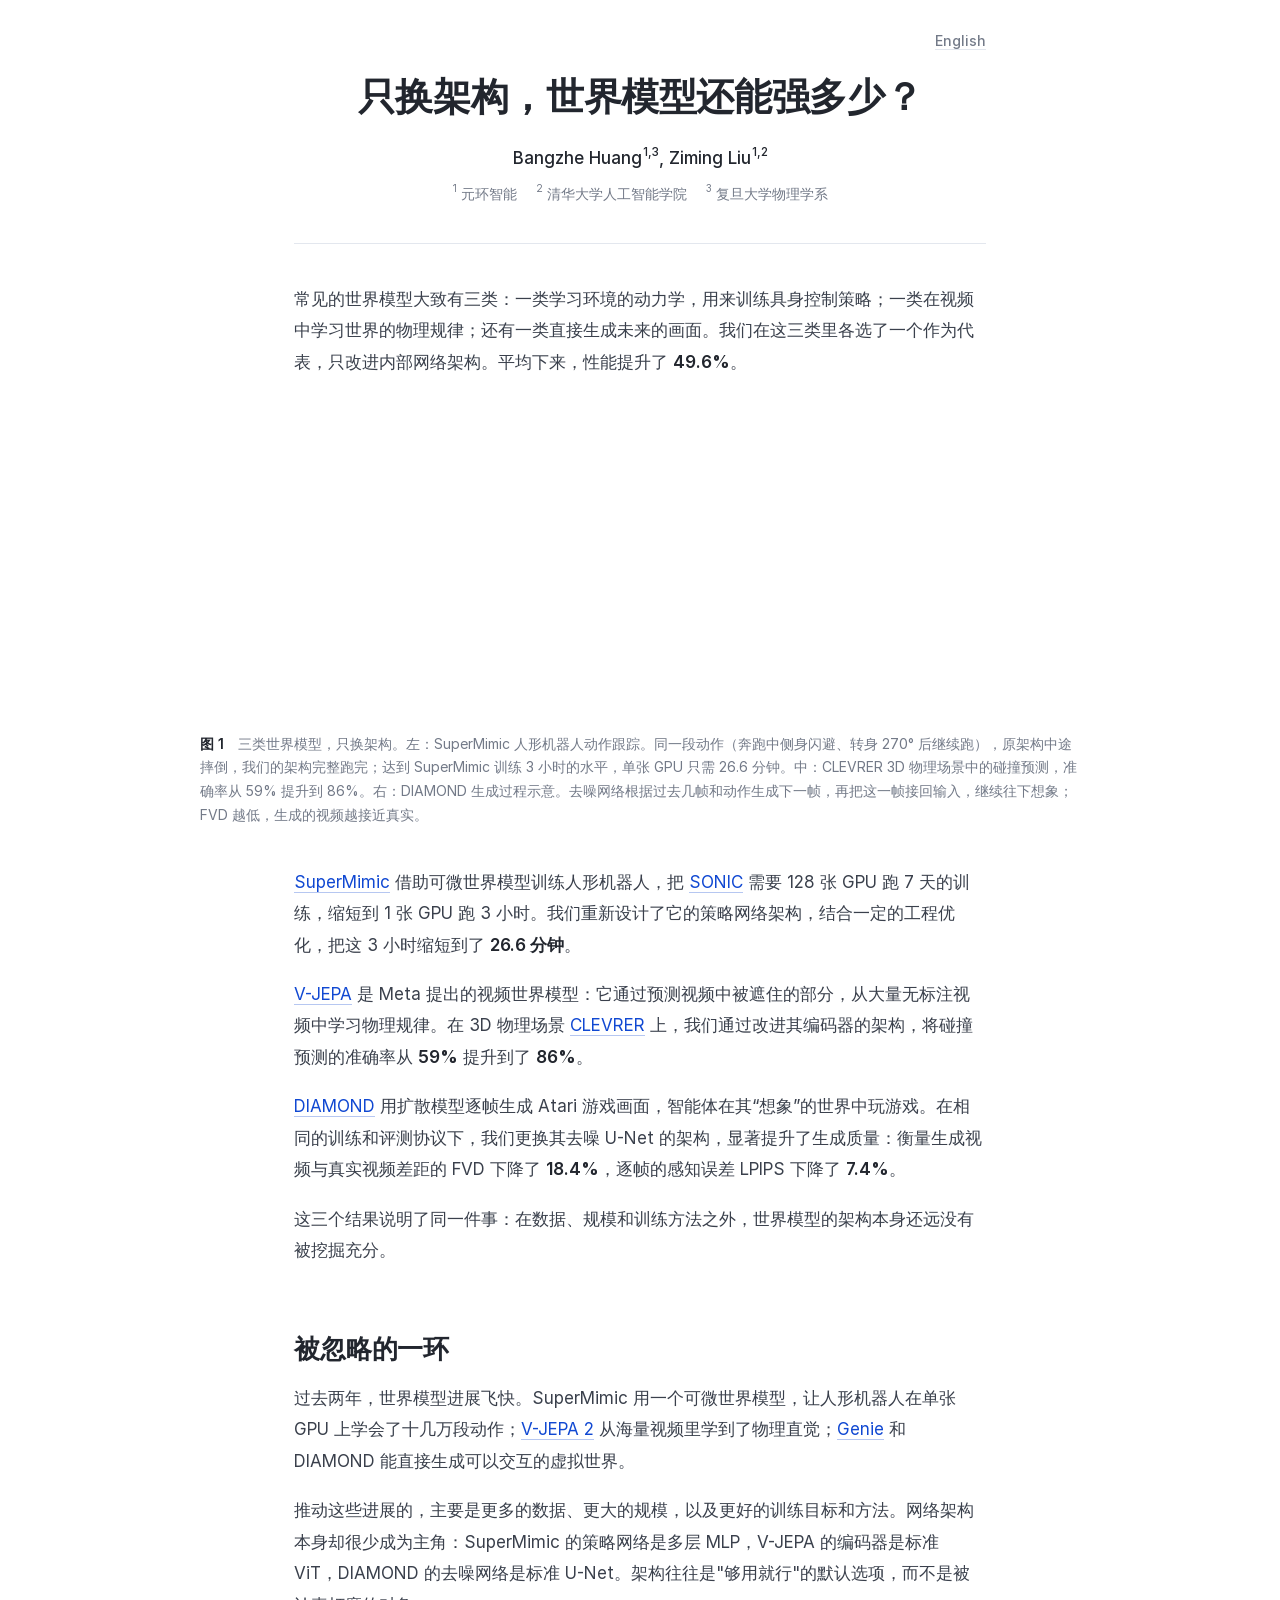
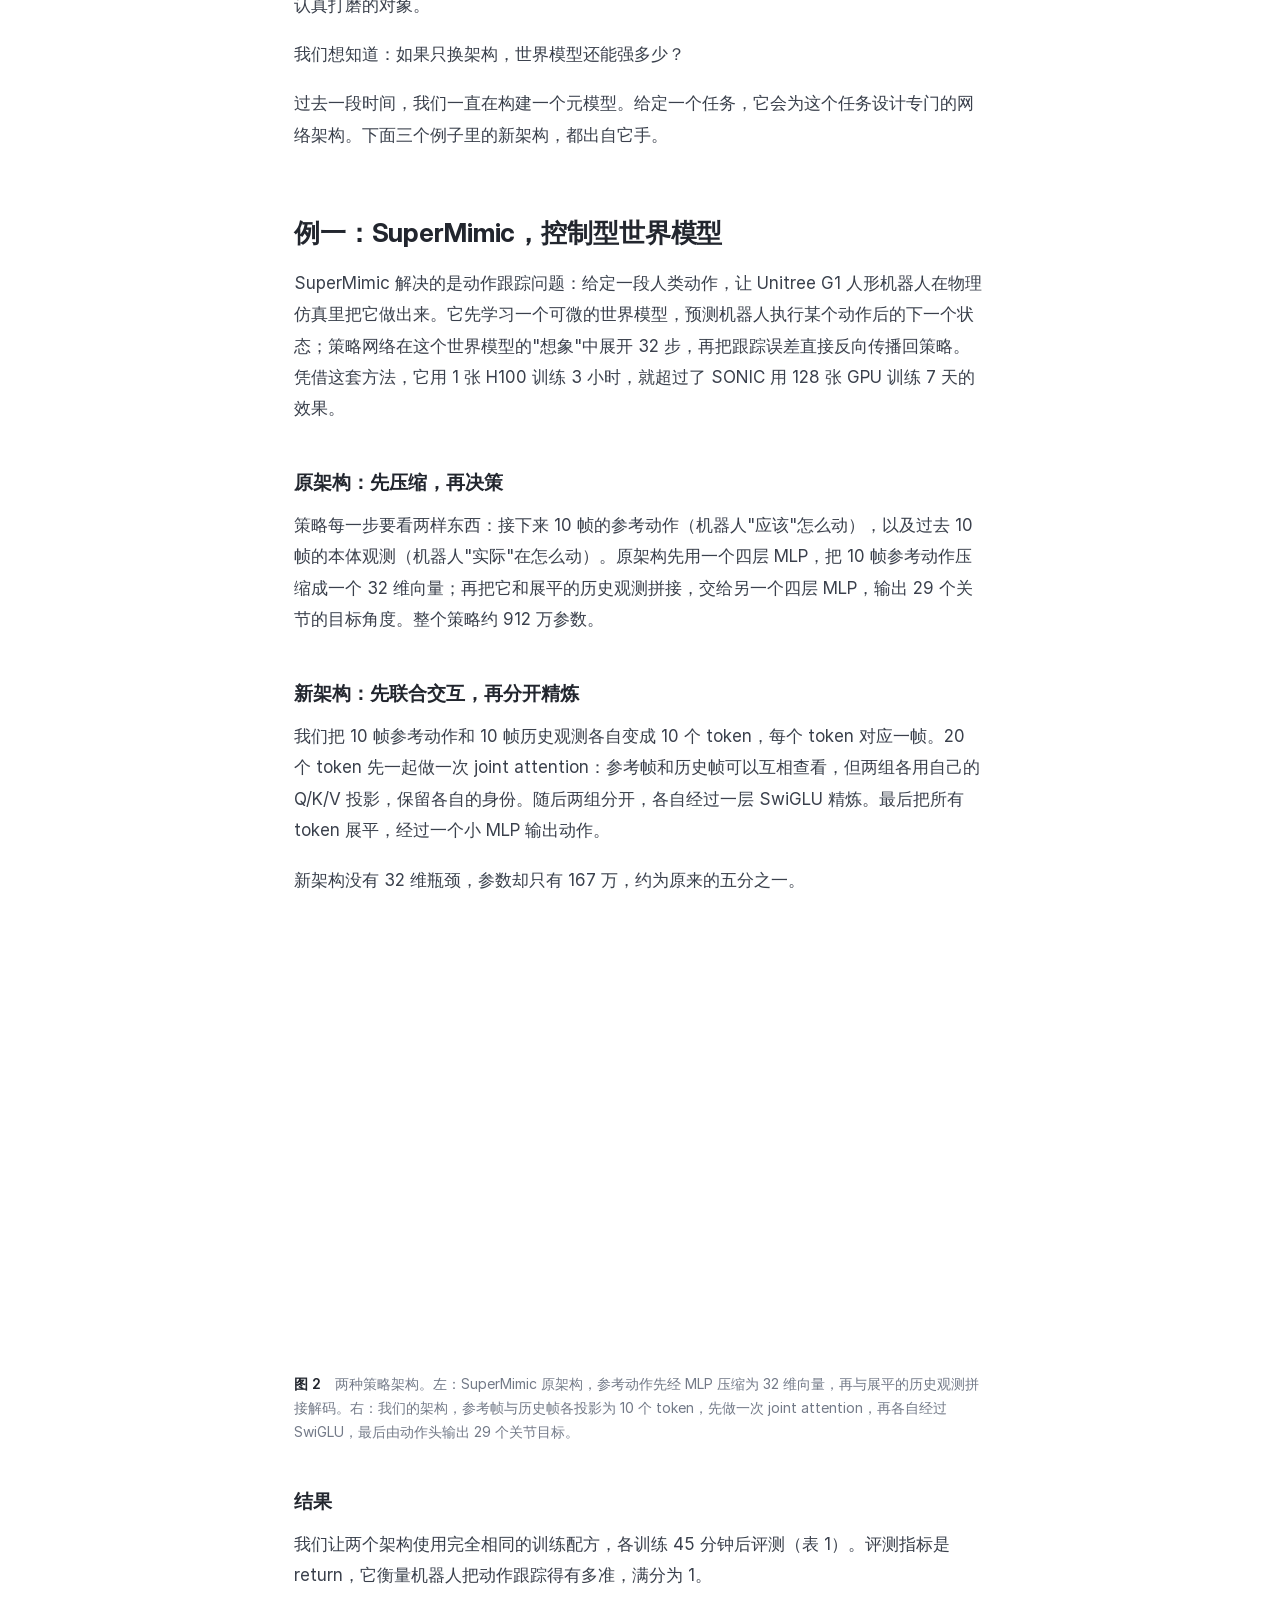
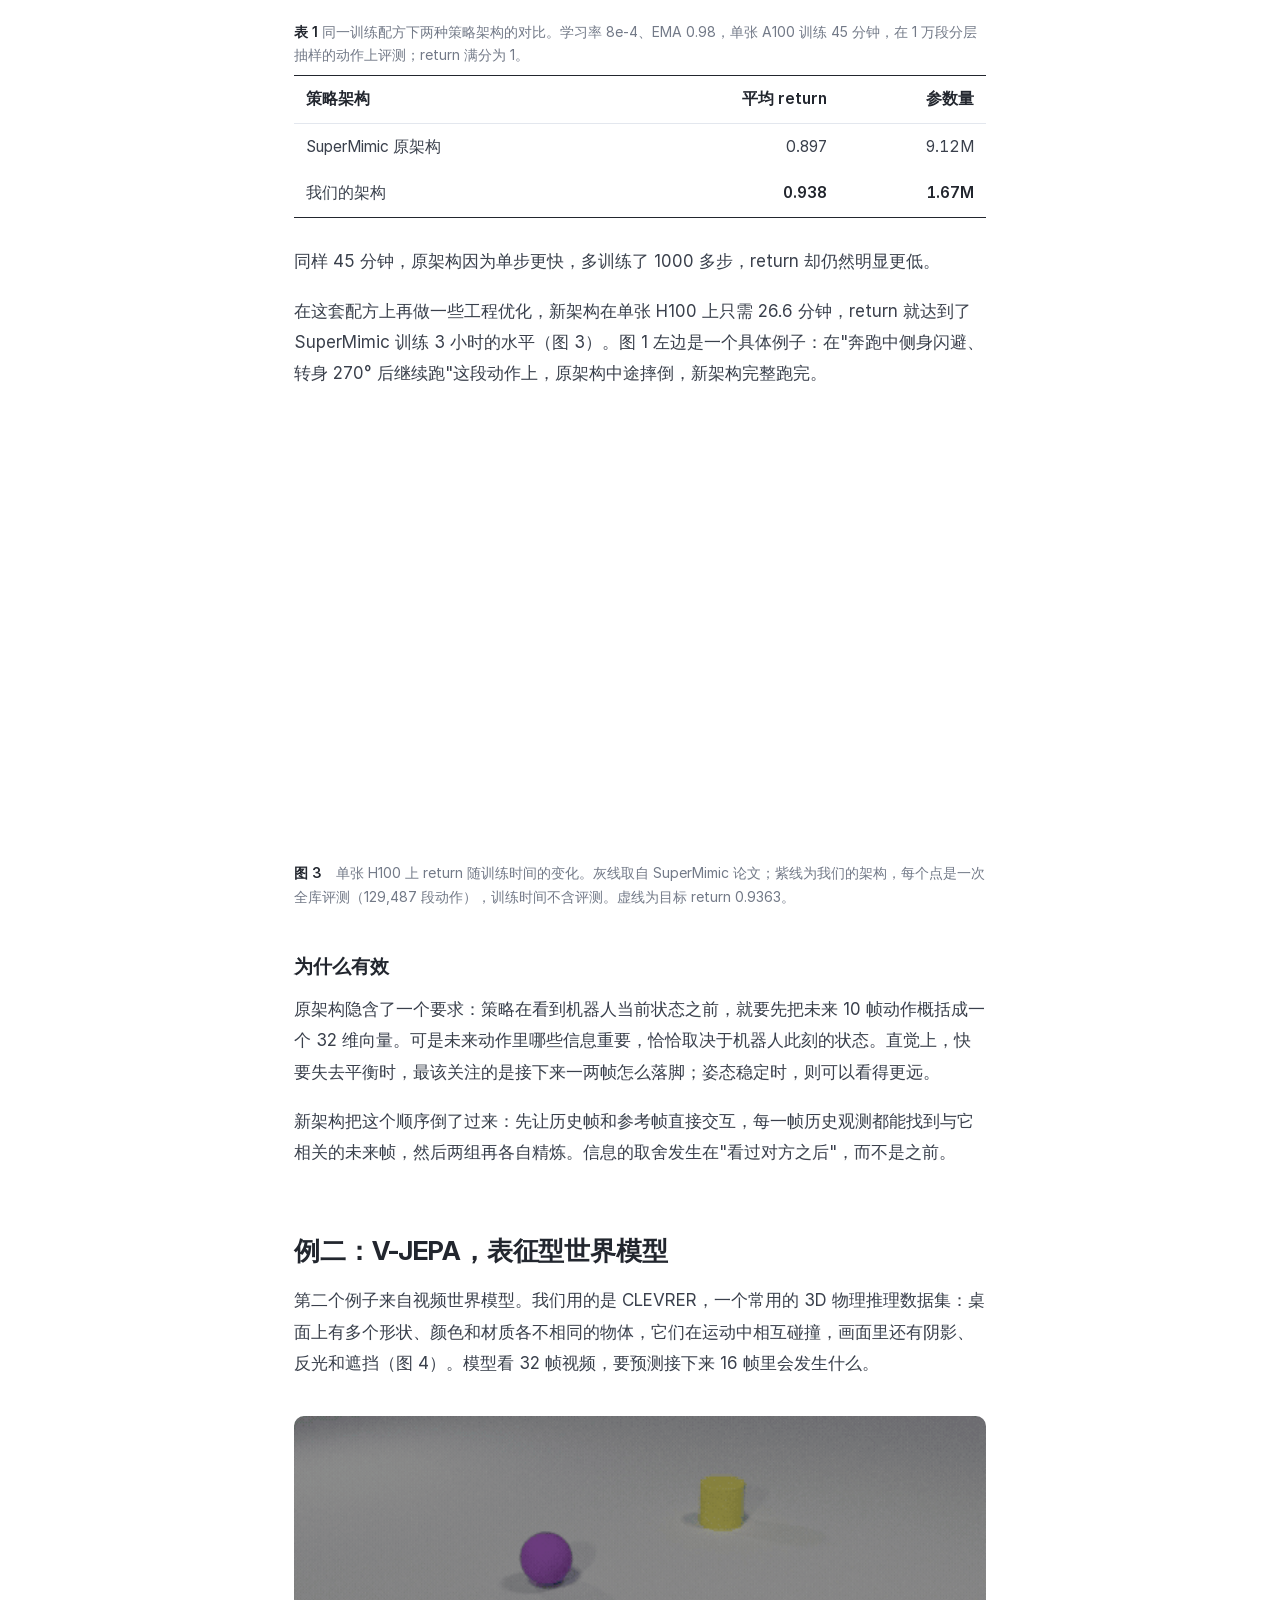
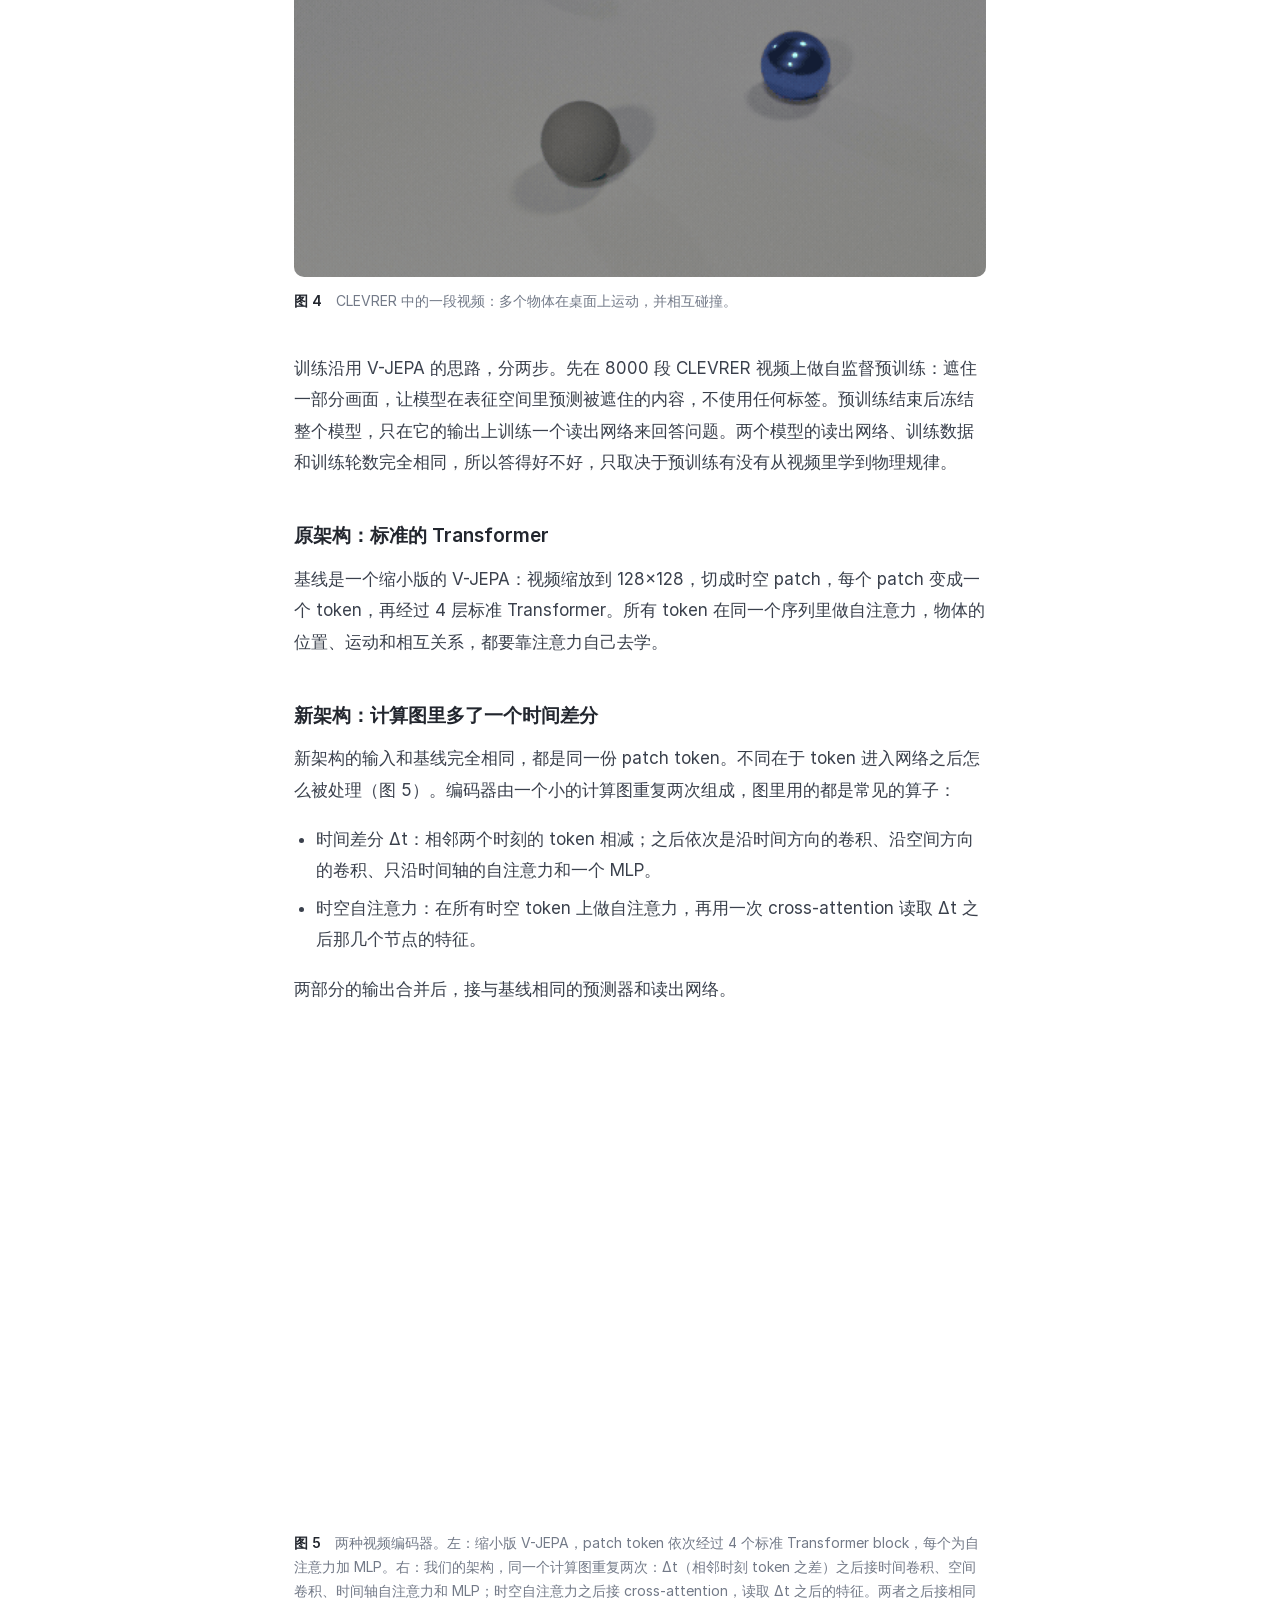
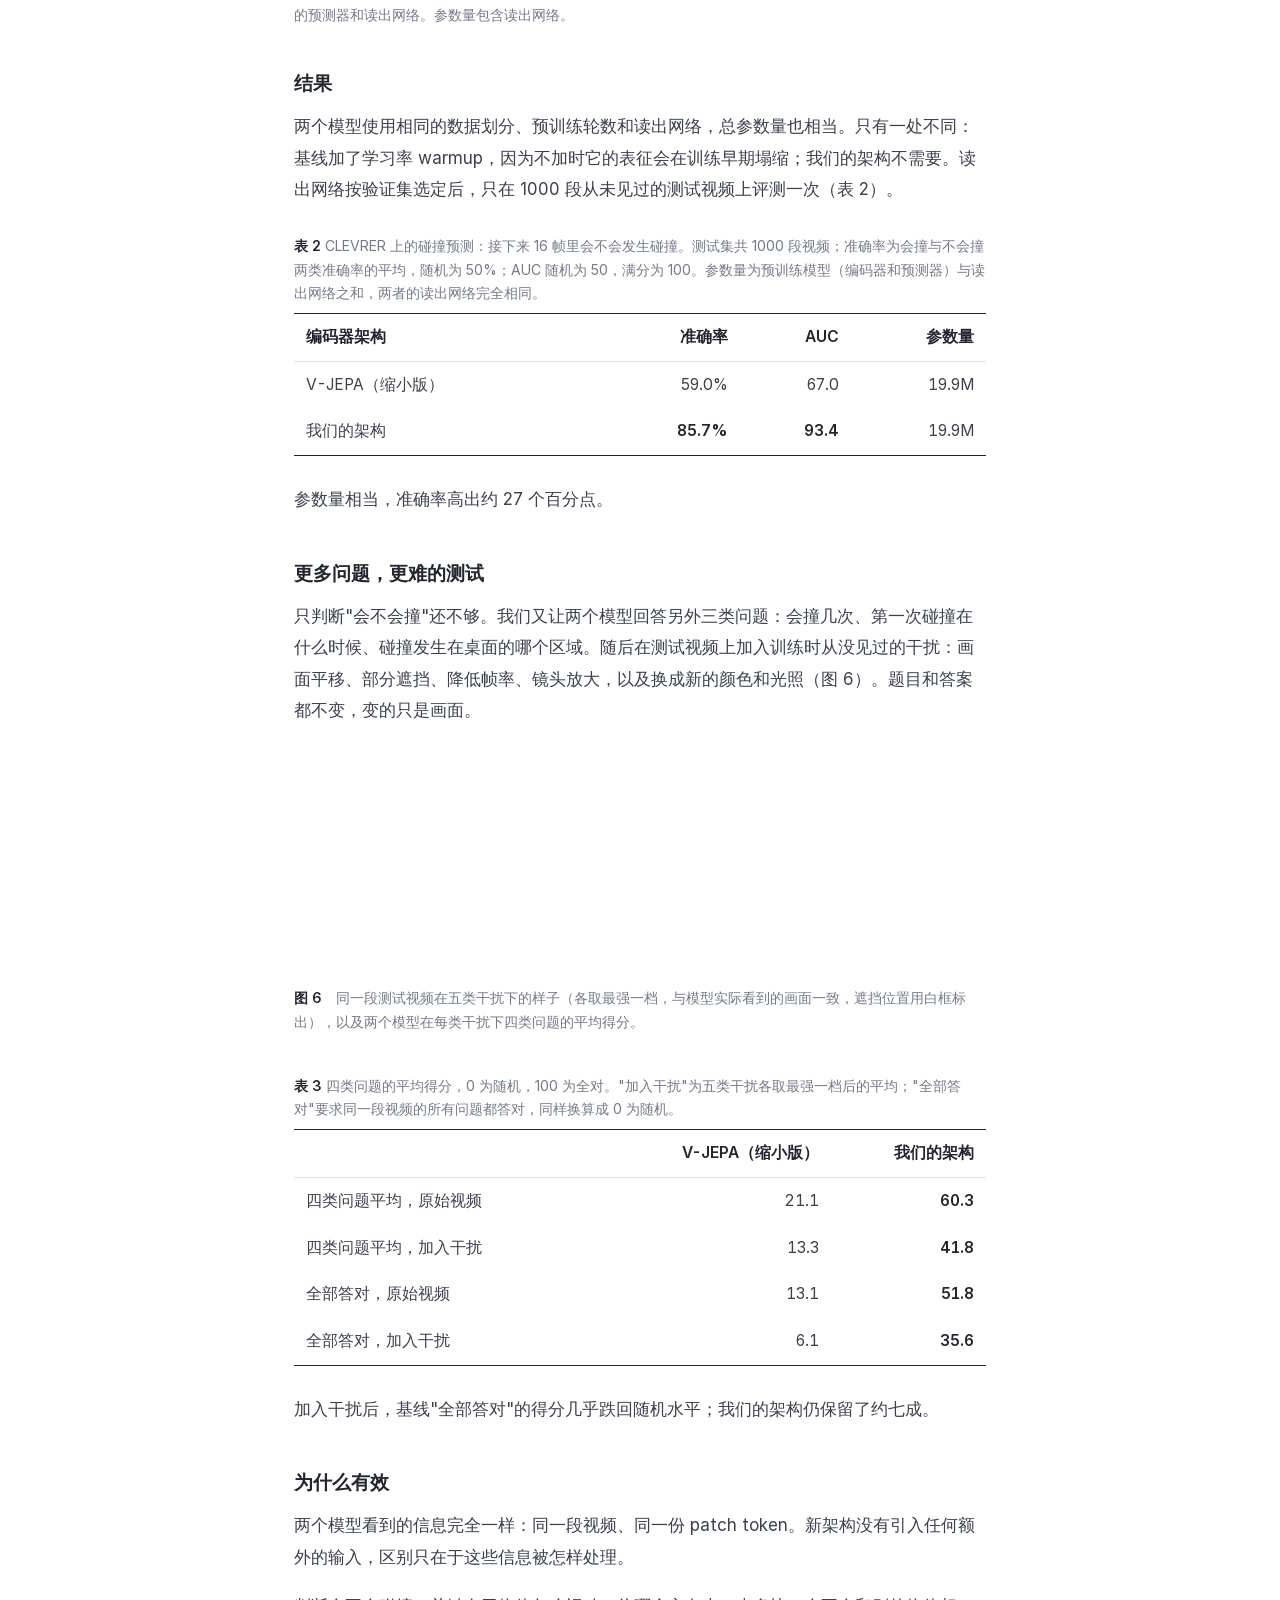
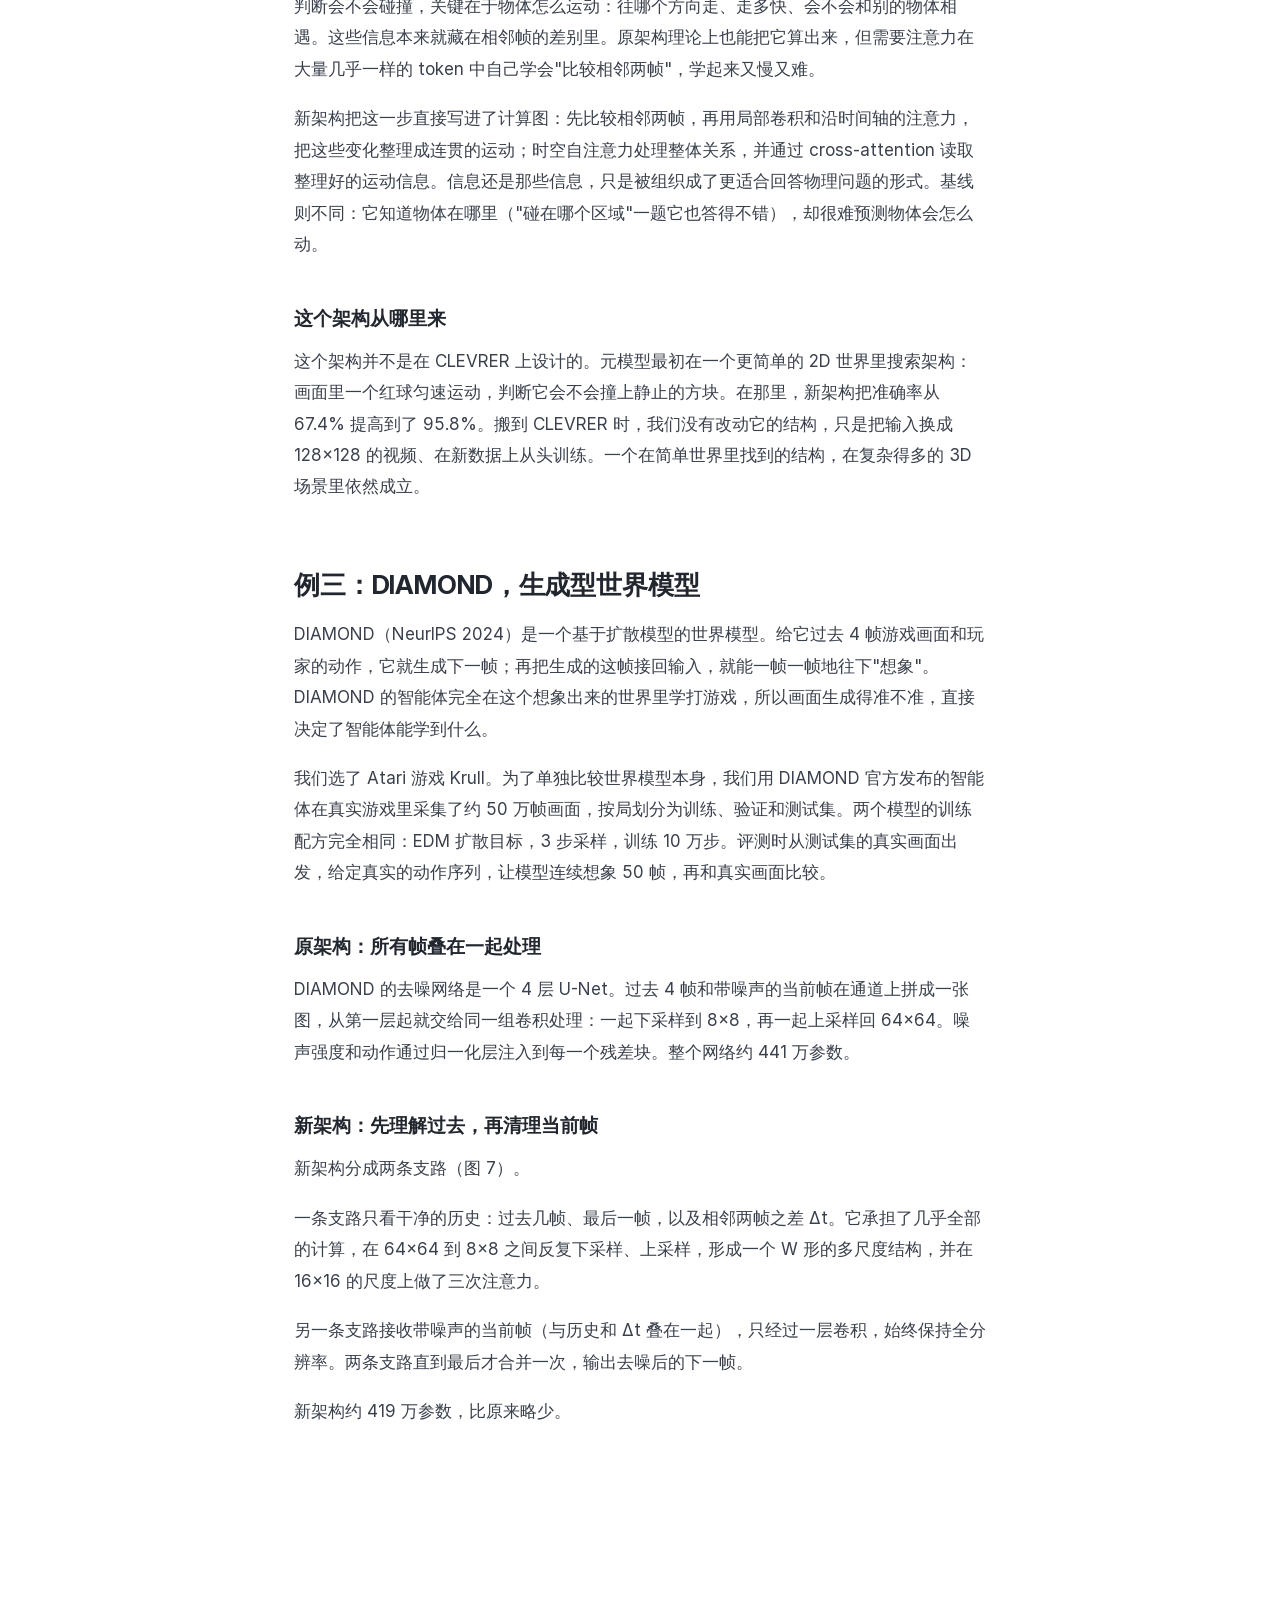
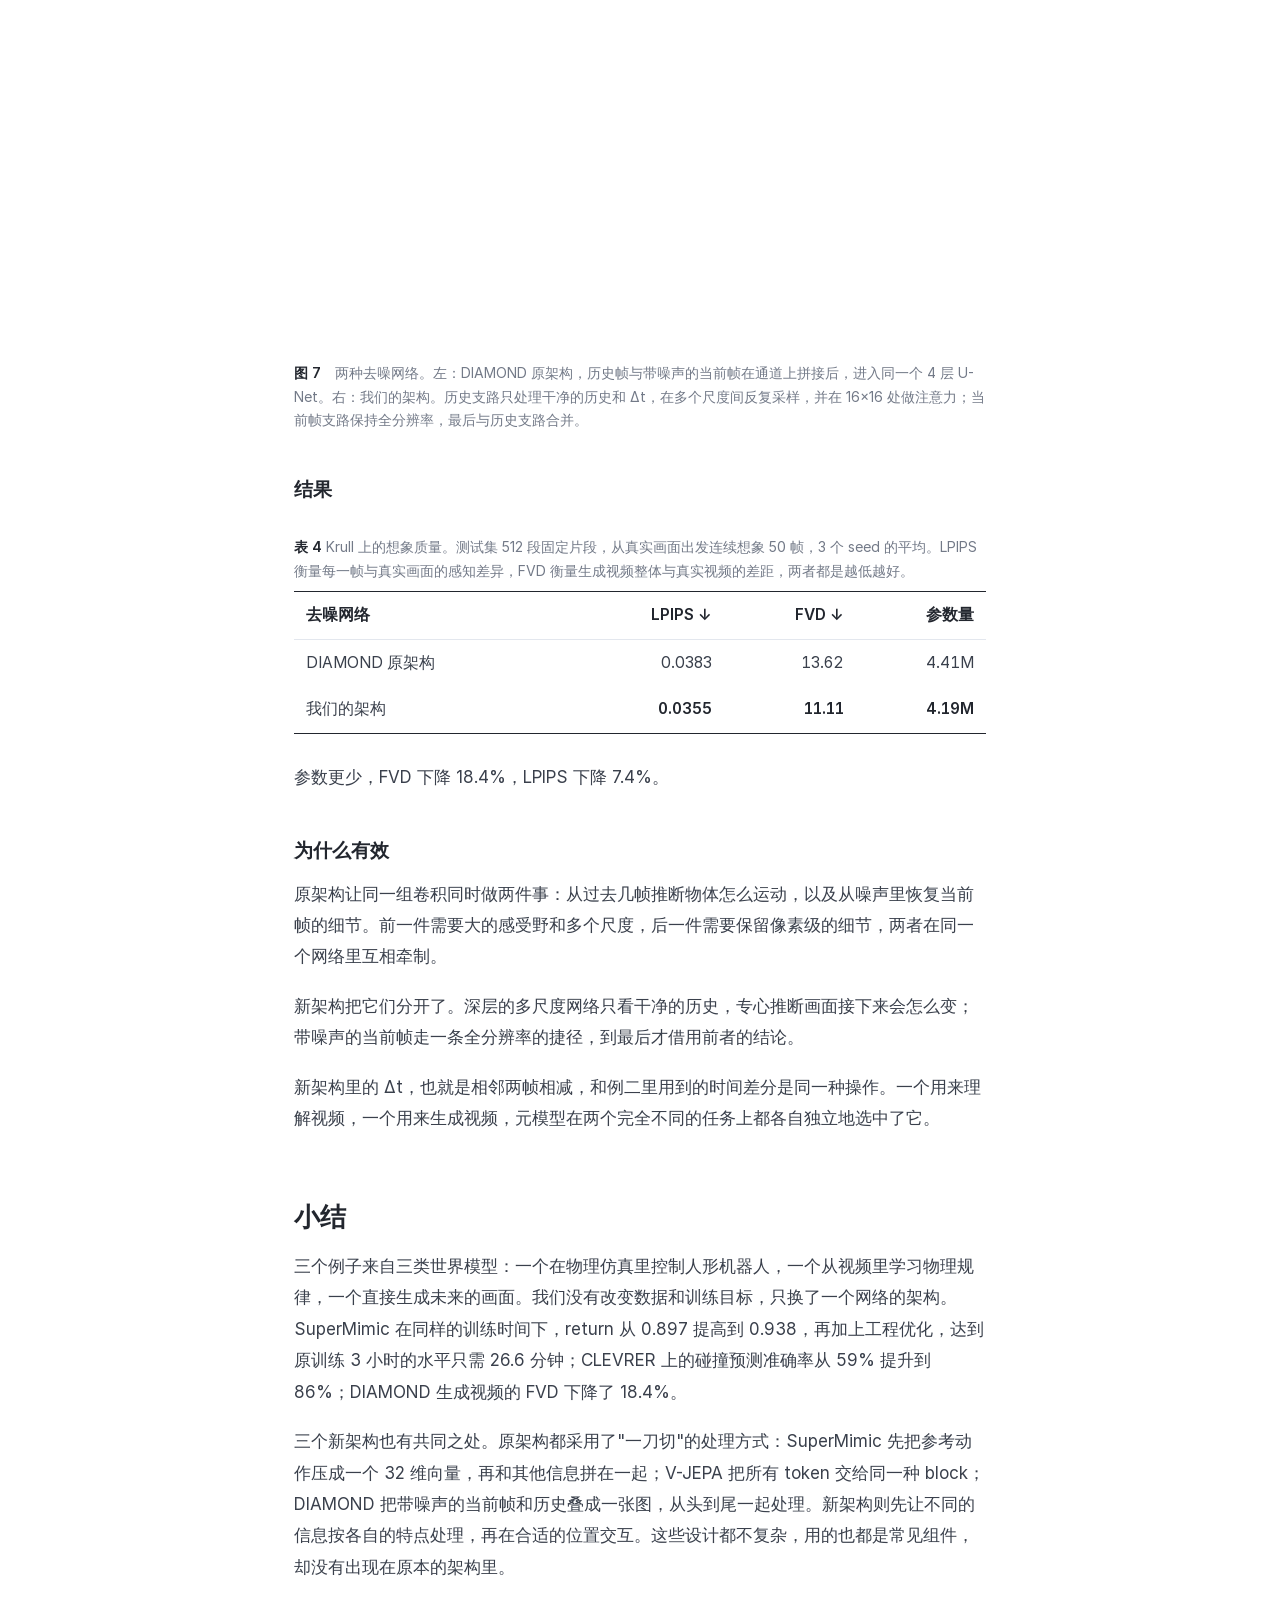
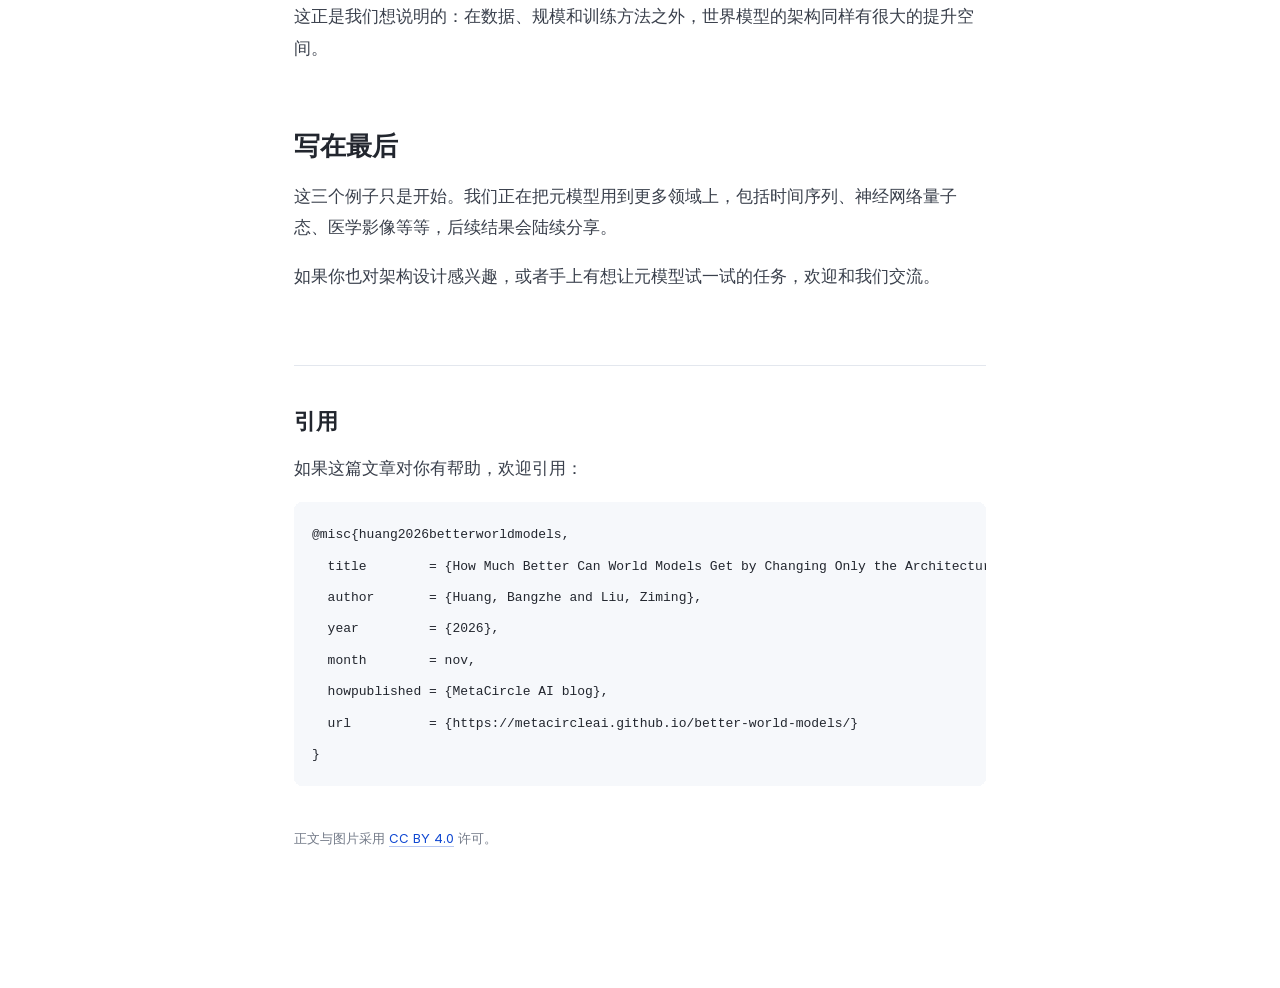
==== commit dfeef1b9: "Move figure 1 up in the Chinese post" ====
--- a/zh/index.html
+++ b/zh/index.html
@@ -27,12 +27,12 @@
 <p class="affils"><span><sup>1</sup> 元环智能</span><span><sup>2</sup> 清华大学人工智能学院</span><span><sup>3</sup> 复旦大学物理学系</span></p>
 </header>
 <p>常见的世界模型大致有三类：一类学习环境的动力学，用来训练具身控制策略；一类在视频中学习世界的物理规律；还有一类直接生成未来的画面。我们在这三类里各选了一个作为代表，只改进内部网络架构。平均下来，性能提升了 <strong>49.6%</strong>。</p>
+<figure class="fig wide"><picture><source media="(max-width: 900px)" srcset="../figures/m/hero_cards_v1_3200.jpg"><img src="../figures/hero_cards_v1_3200.png" alt="图 1" decoding="async"></picture><figcaption><b>图 1</b>　三类世界模型，只换架构。左：SuperMimic 人形机器人动作跟踪。同一段动作（奔跑中侧身闪避、转身 270° 后继续跑），原架构中途摔倒，我们的架构完整跑完；达到 SuperMimic 训练 3 小时的水平，单张 GPU 只需 26.6 分钟。中：CLEVRER 3D 物理场景中的碰撞预测，准确率从 59% 提升到 86%。右：DIAMOND 生成过程示意。去噪网络根据过去几帧和动作生成下一帧，再把这一帧接回输入，继续往下想象；FVD 越低，生成的视频越接近真实。</figcaption></figure>
+
 <p><a target="_blank" rel="noopener" href="https://arxiv.org/abs/2610.28480">SuperMimic</a> 借助可微世界模型训练人形机器人，把 <a target="_blank" rel="noopener" href="https://arxiv.org/abs/2511.07820">SONIC</a> 需要 128 张 GPU 跑 7 天的训练，缩短到 1 张 GPU 跑 3 小时。我们重新设计了它的策略网络架构，结合一定的工程优化，把这 3 小时缩短到了 <strong>26.6 分钟</strong>。</p>
 <p><a target="_blank" rel="noopener" href="https://arxiv.org/abs/2404.08471">V-JEPA</a> 是 Meta 提出的视频世界模型：它通过预测视频中被遮住的部分，从大量无标注视频中学习物理规律。在 3D 物理场景 <a target="_blank" rel="noopener" href="https://arxiv.org/abs/1910.01442">CLEVRER</a> 上，我们通过改进其编码器的架构，将碰撞预测的准确率从 <strong>59%</strong> 提升到了 <strong>86%</strong>。</p>
 <p><a target="_blank" rel="noopener" href="https://arxiv.org/abs/2405.12399">DIAMOND</a> 用扩散模型逐帧生成 Atari 游戏画面，智能体在其“想象”的世界中玩游戏。在相同的训练和评测协议下，我们更换其去噪 U-Net 的架构，显著提升了生成质量：衡量生成视频与真实视频差距的 FVD 下降了 <strong>18.4%</strong>，逐帧的感知误差 LPIPS 下降了 <strong>7.4%</strong>。</p>
 <p>这三个结果说明了同一件事：在数据、规模和训练方法之外，世界模型的架构本身还远没有被挖掘充分。</p>
-<figure class="fig wide"><picture><source media="(max-width: 900px)" srcset="../figures/m/hero_cards_v1_3200.jpg"><img src="../figures/hero_cards_v1_3200.png" alt="图 1" decoding="async"></picture><figcaption><b>图 1</b>　三类世界模型，只换架构。左：SuperMimic 人形机器人动作跟踪。同一段动作（奔跑中侧身闪避、转身 270° 后继续跑），原架构中途摔倒，我们的架构完整跑完；达到 SuperMimic 训练 3 小时的水平，单张 GPU 只需 26.6 分钟。中：CLEVRER 3D 物理场景中的碰撞预测，准确率从 59% 提升到 86%。右：DIAMOND 生成过程示意。去噪网络根据过去几帧和动作生成下一帧，再把这一帧接回输入，继续往下想象；FVD 越低，生成的视频越接近真实。</figcaption></figure>
-
 <h2>被忽略的一环</h2>
 <p>过去两年，世界模型进展飞快。SuperMimic 用一个可微世界模型，让人形机器人在单张 GPU 上学会了十几万段动作；<a target="_blank" rel="noopener" href="https://arxiv.org/abs/2506.09985">V-JEPA 2</a> 从海量视频里学到了物理直觉；<a target="_blank" rel="noopener" href="https://arxiv.org/abs/2402.15391">Genie</a> 和 DIAMOND 能直接生成可以交互的虚拟世界。</p>
 <p>推动这些进展的，主要是更多的数据、更大的规模，以及更好的训练目标和方法。网络架构本身却很少成为主角：SuperMimic 的策略网络是多层 MLP，V-JEPA 的编码器是标准 ViT，DIAMOND 的去噪网络是标准 U-Net。架构往往是"够用就行"的默认选项，而不是被认真打磨的对象。</p>
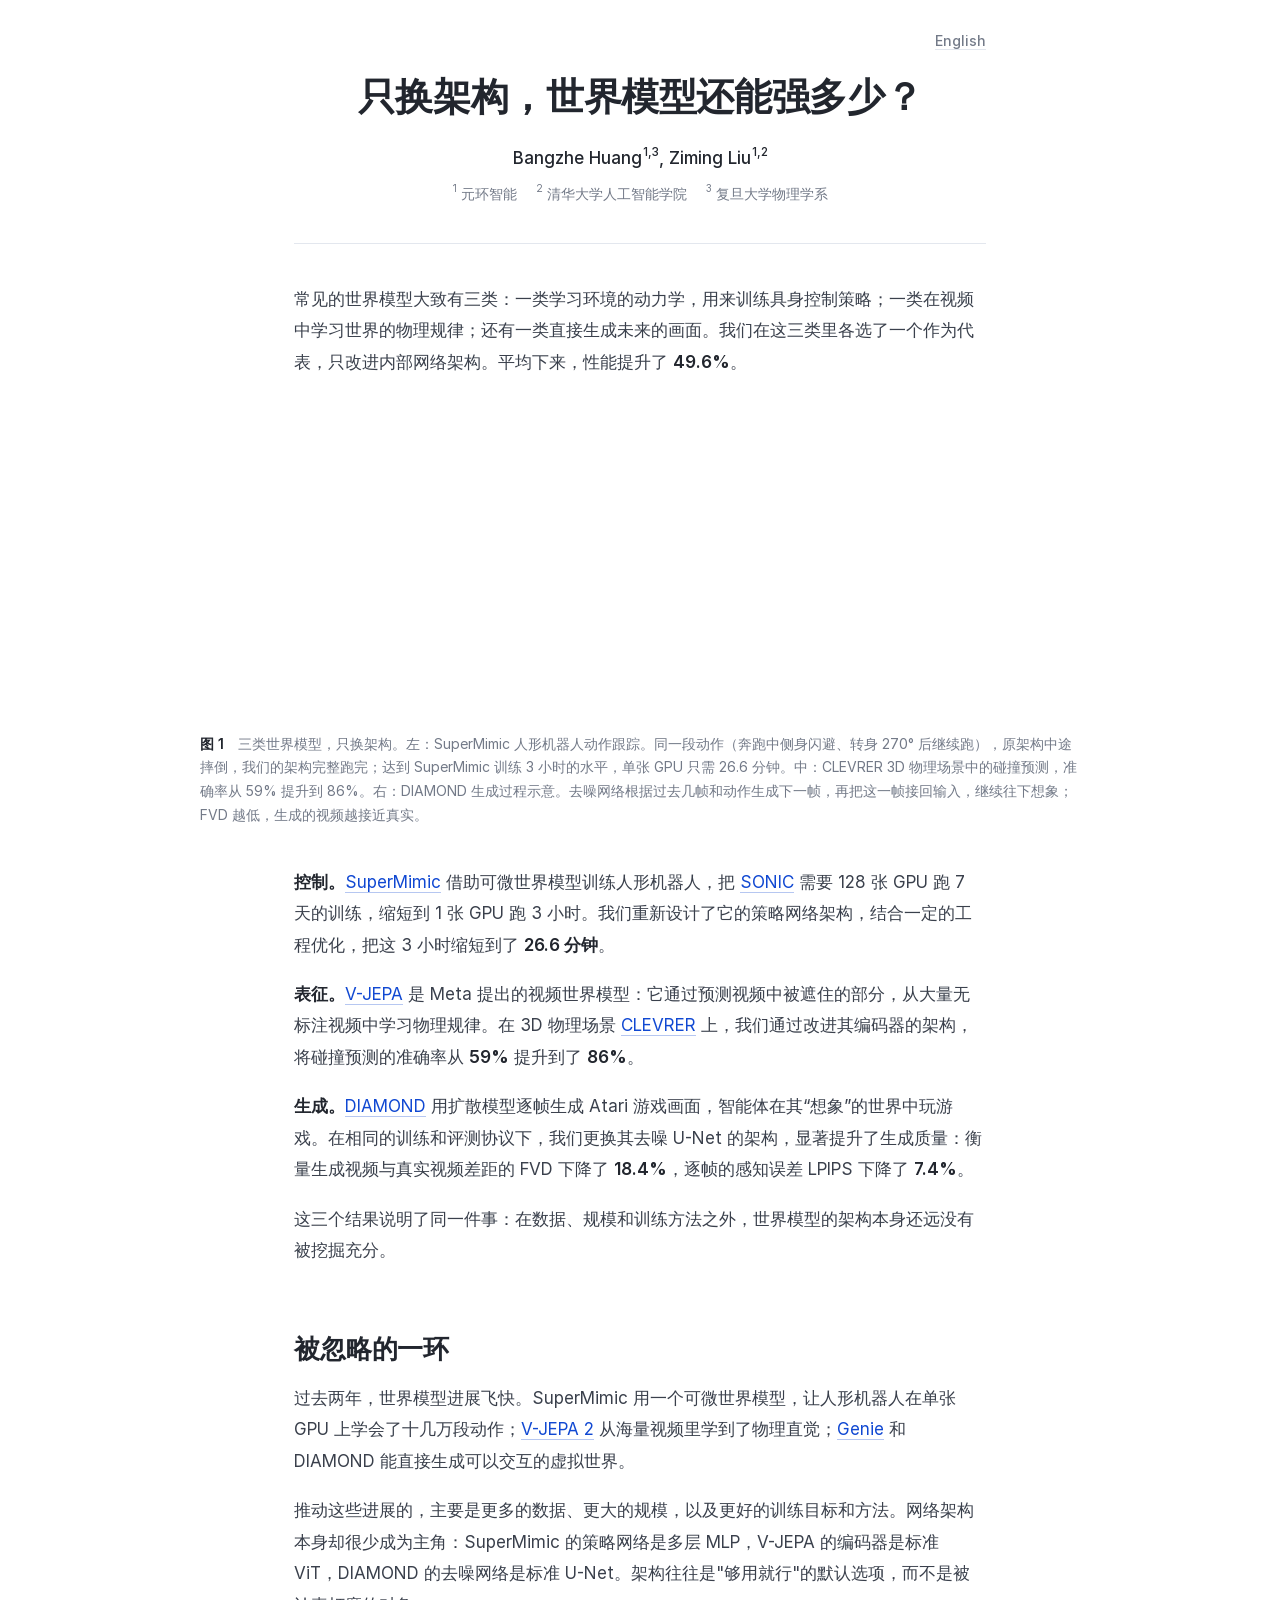
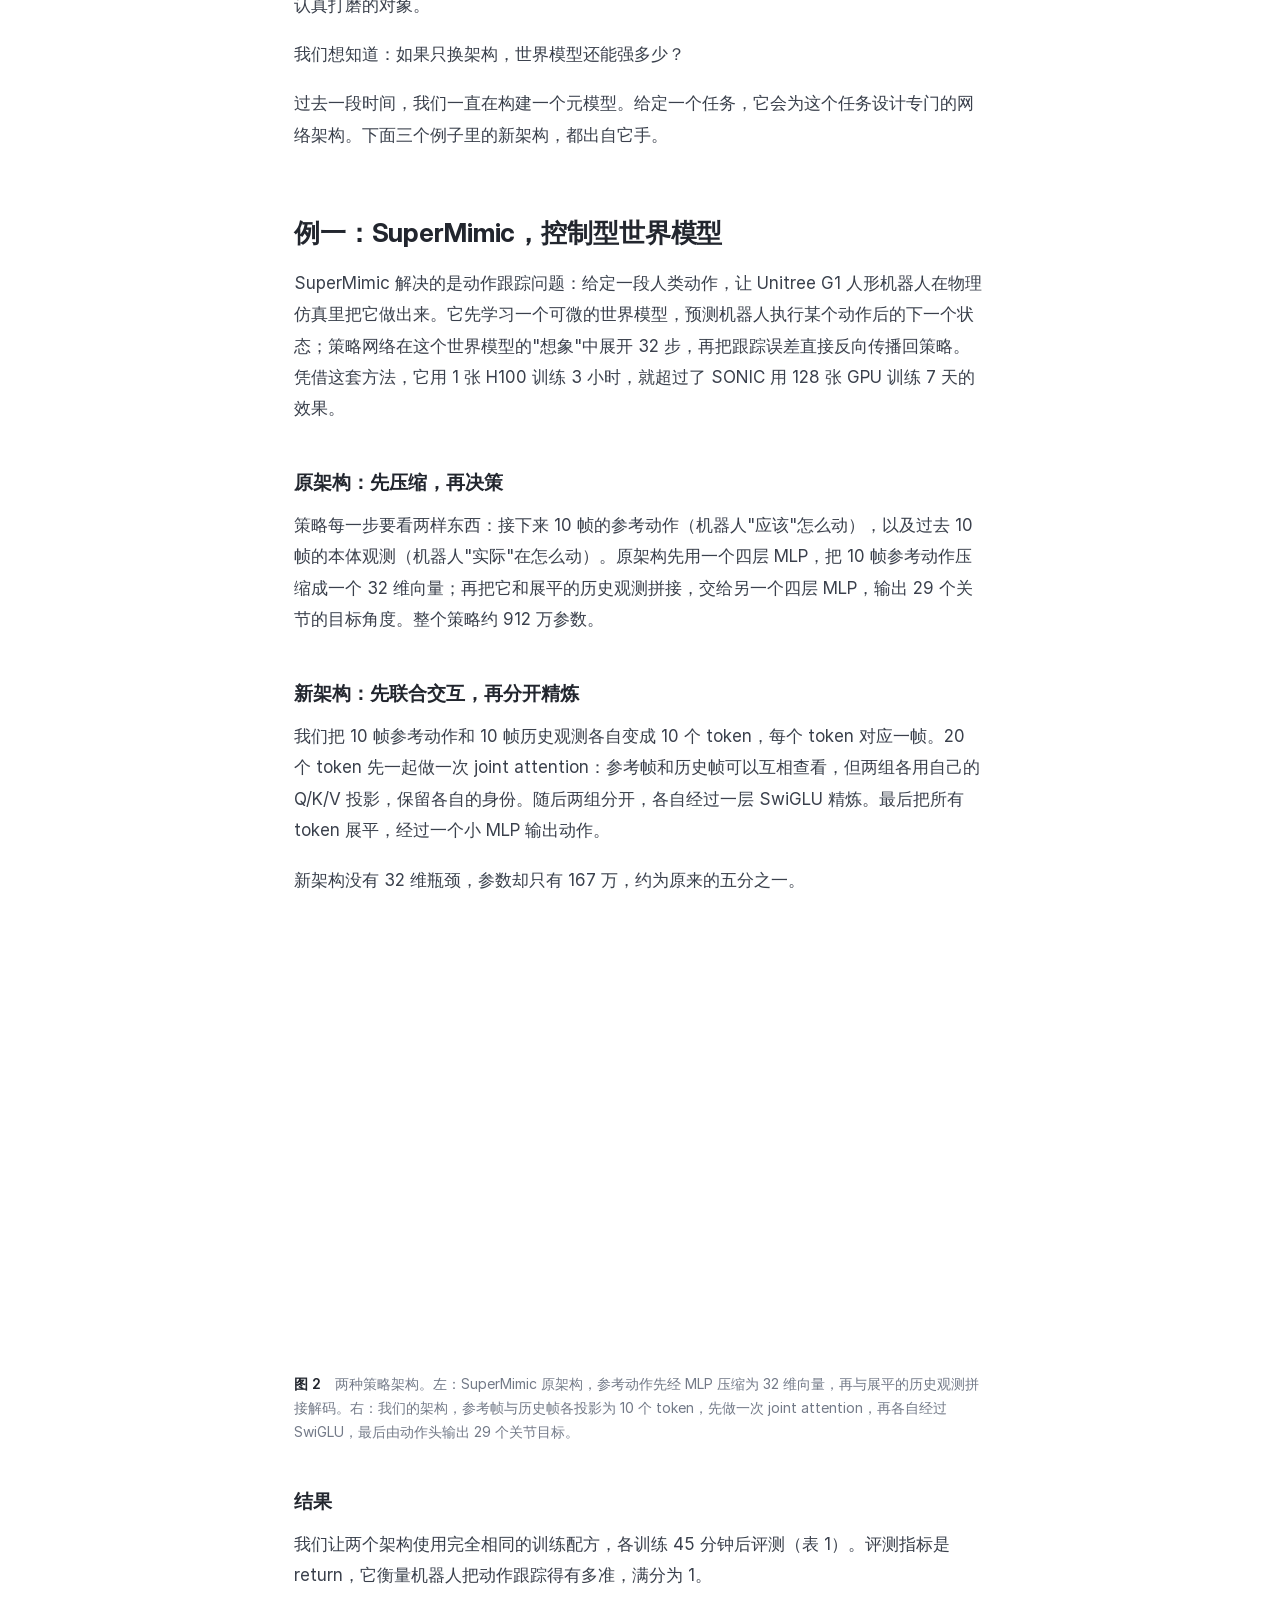
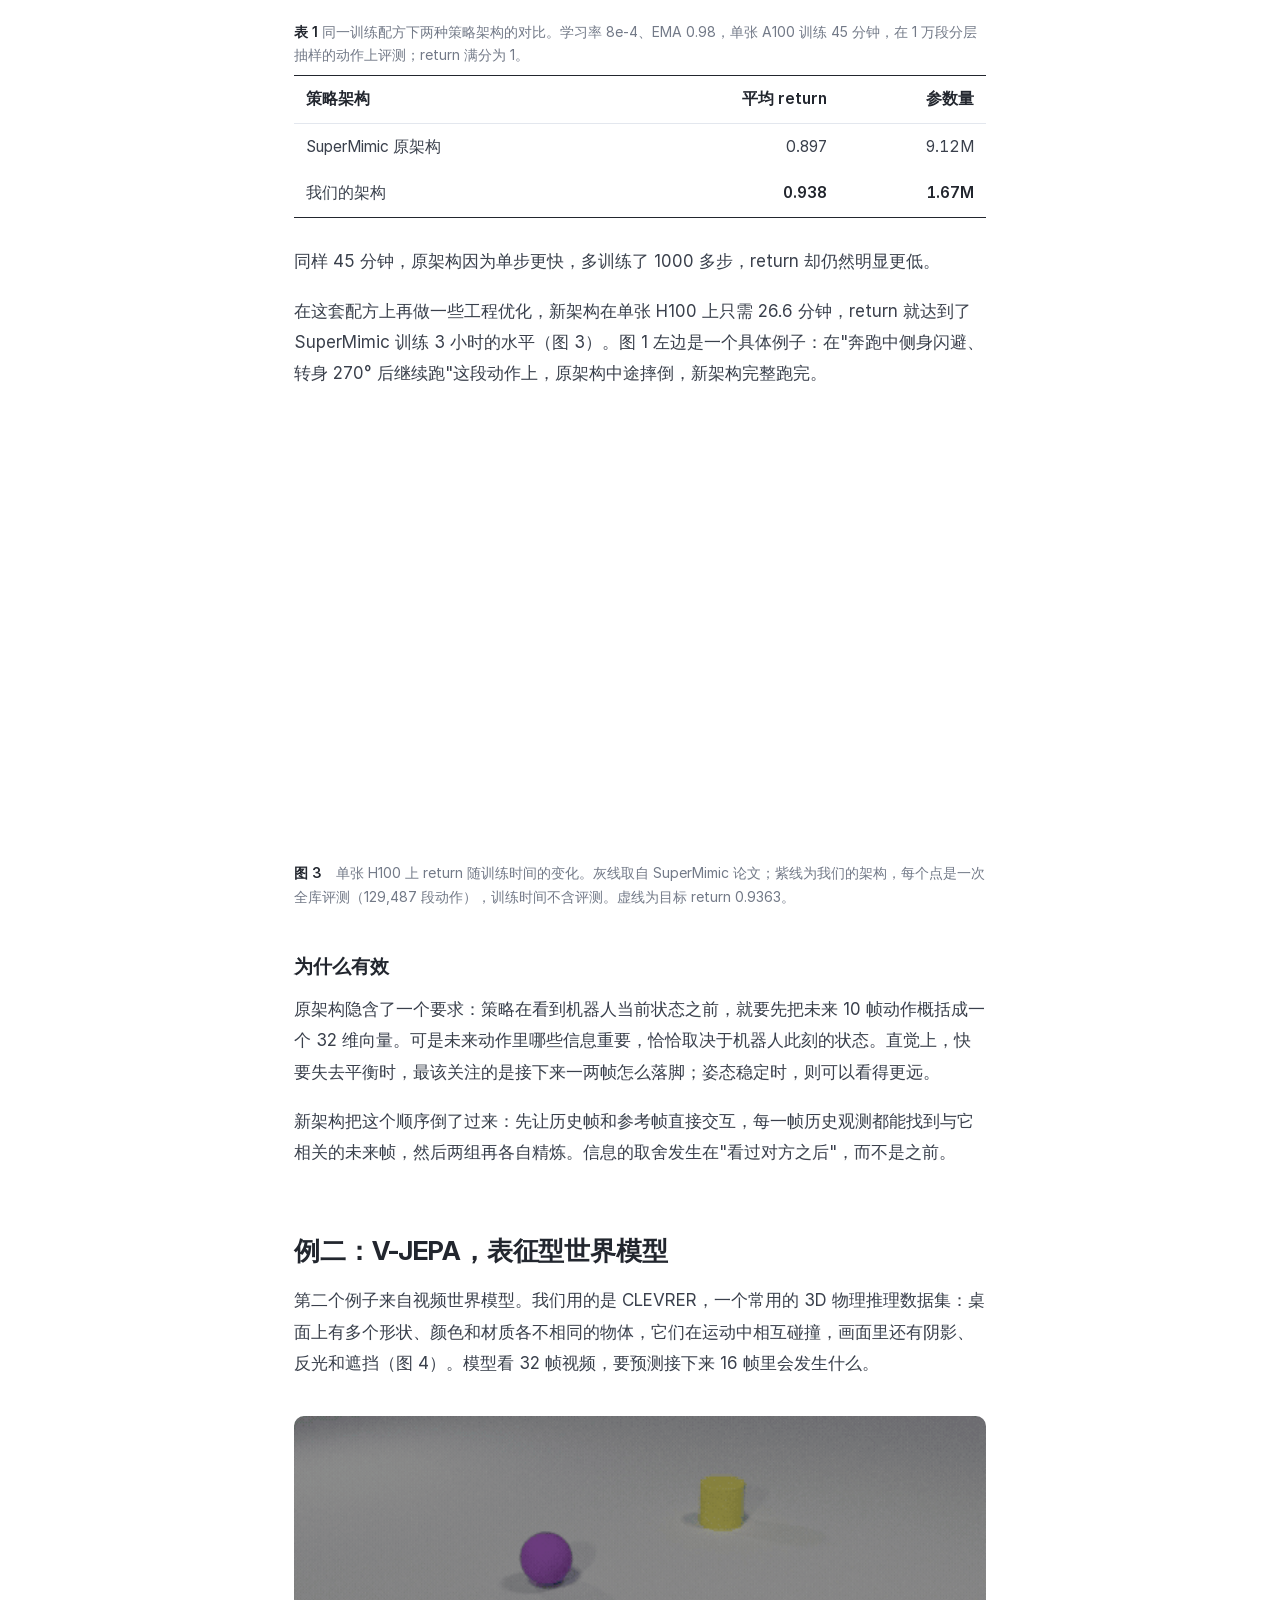
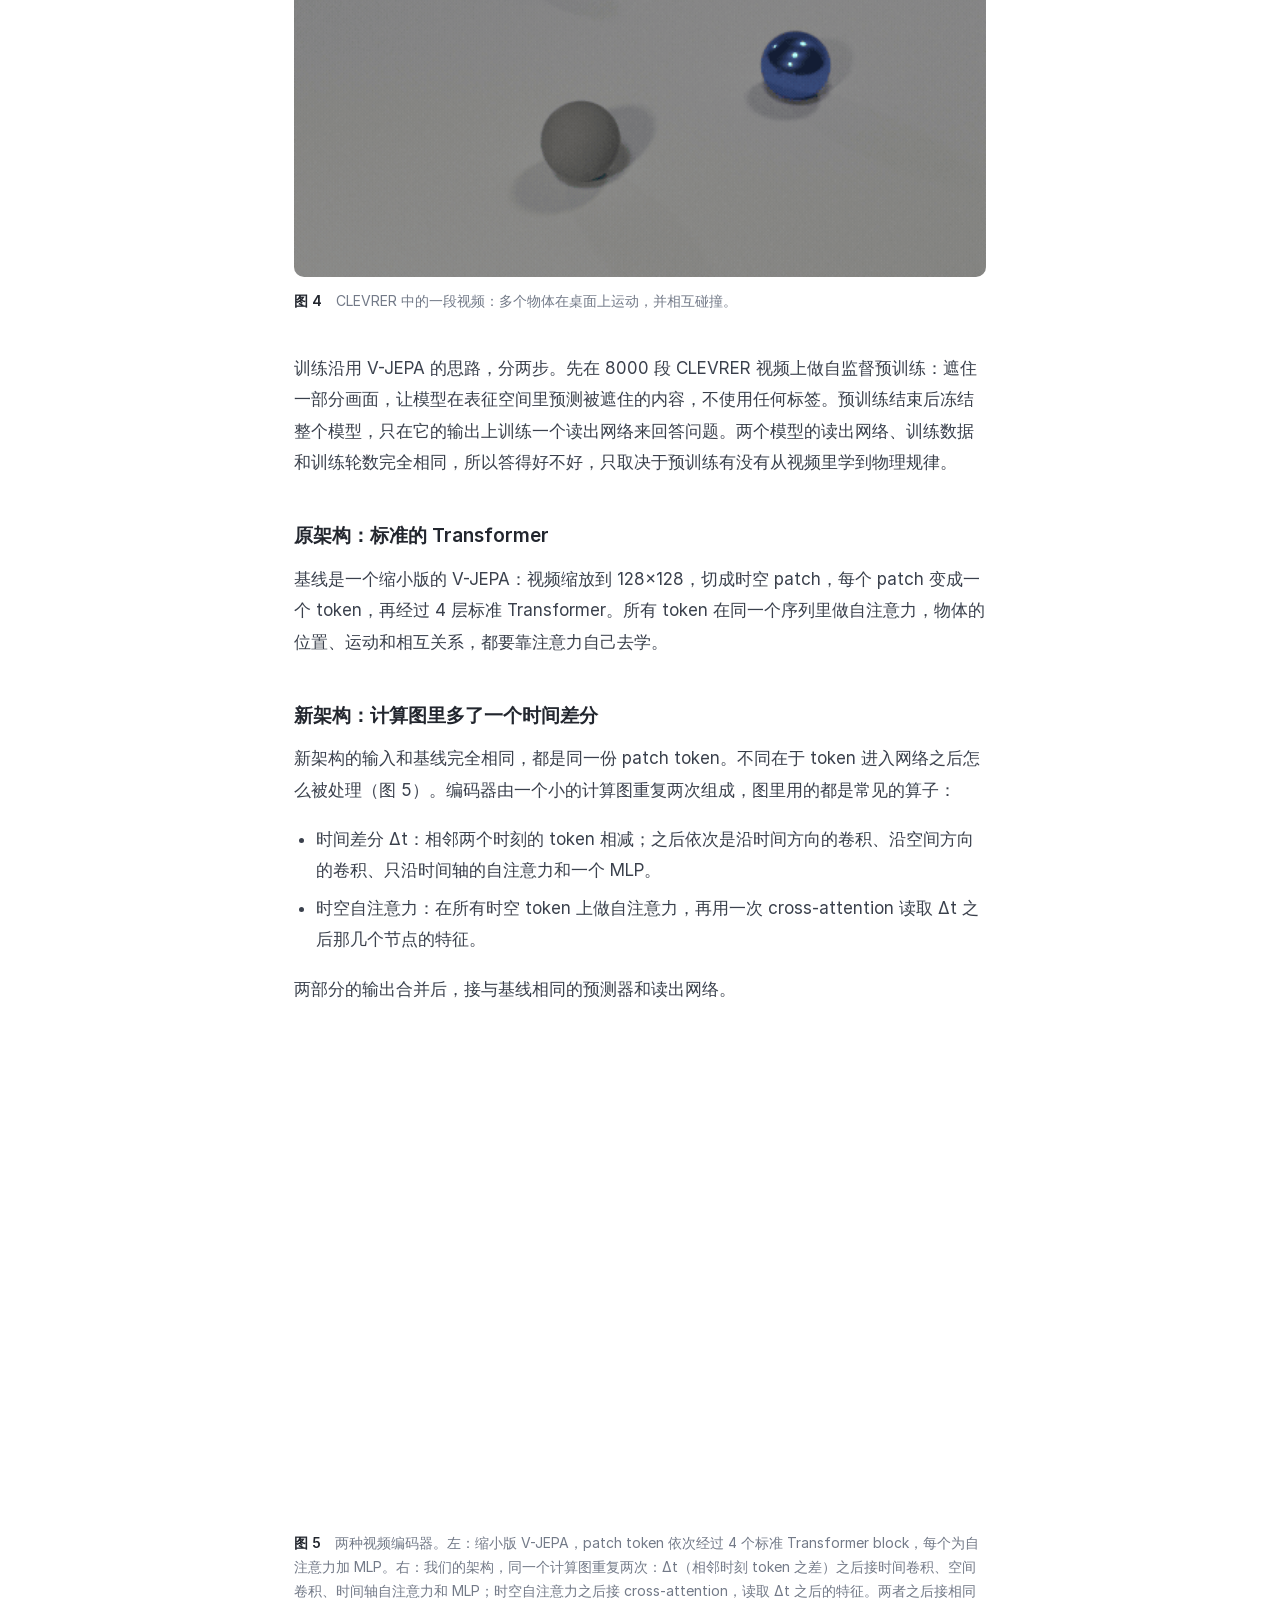
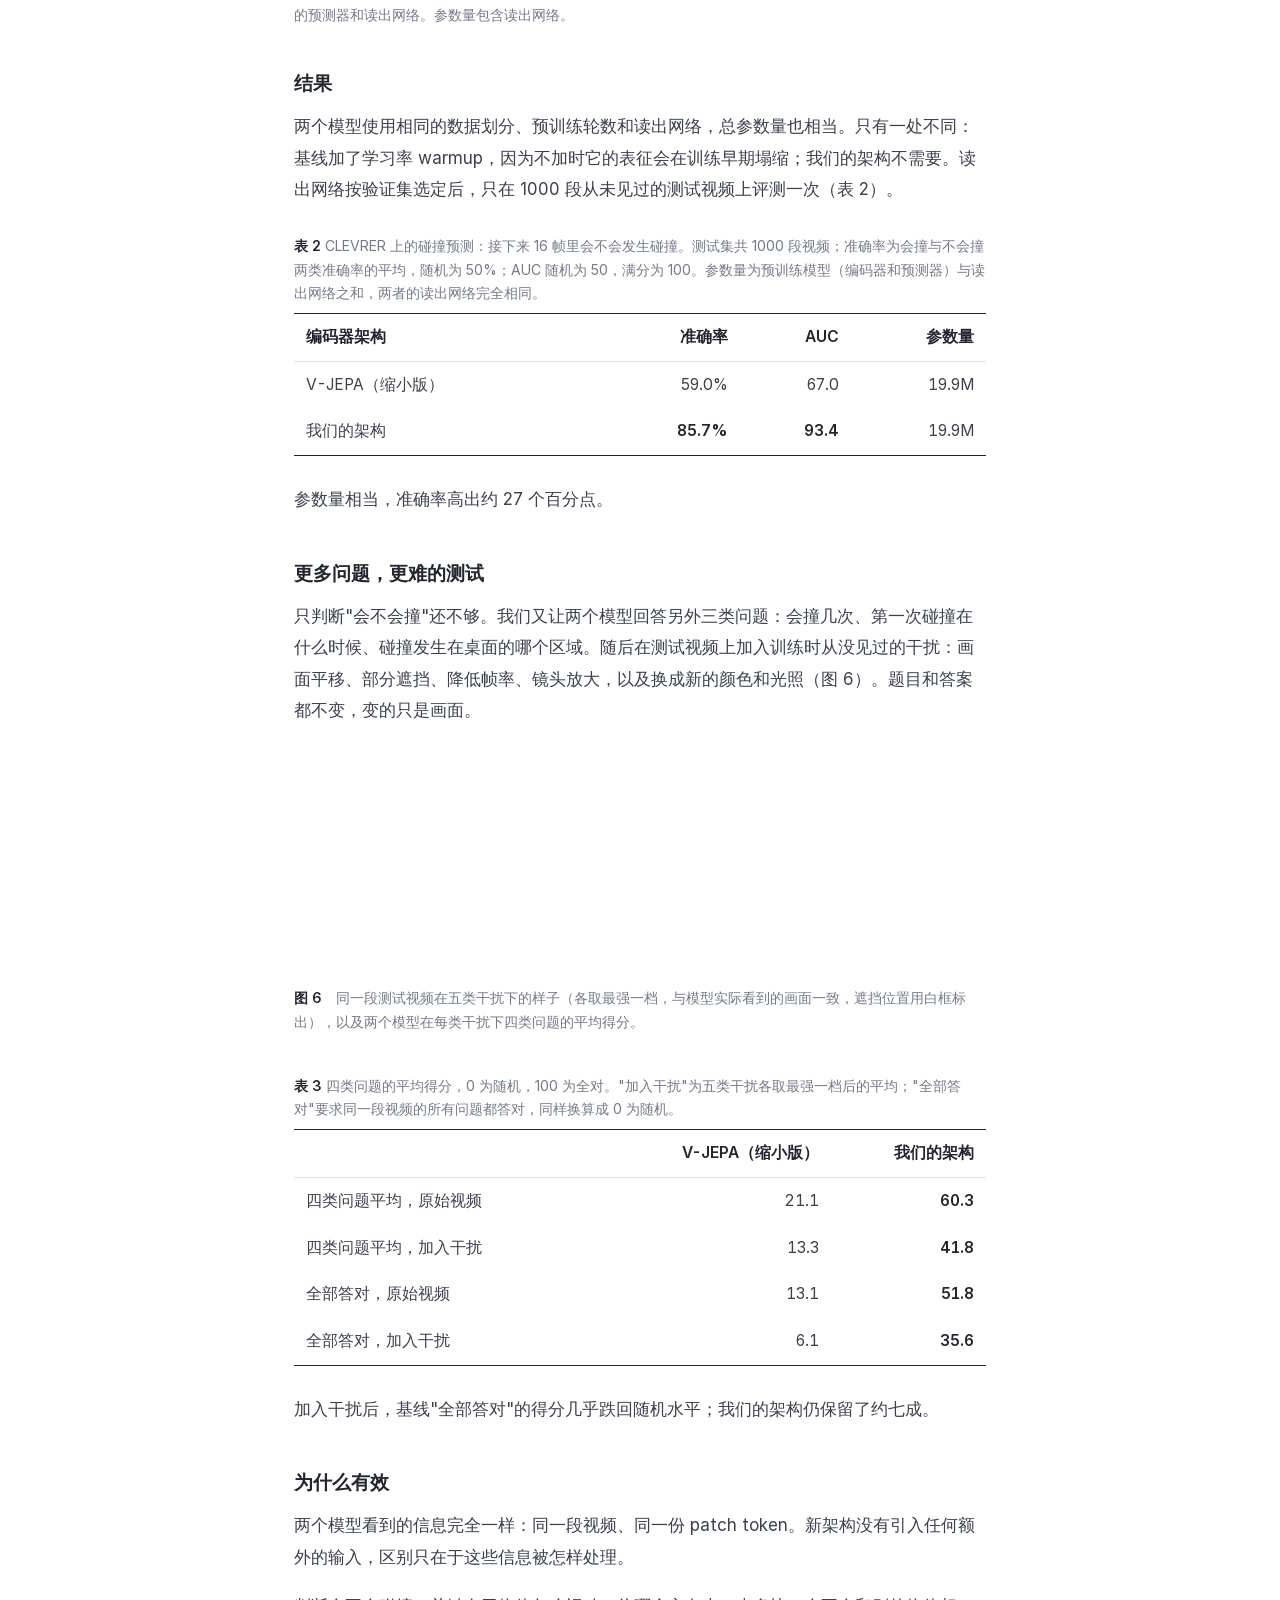
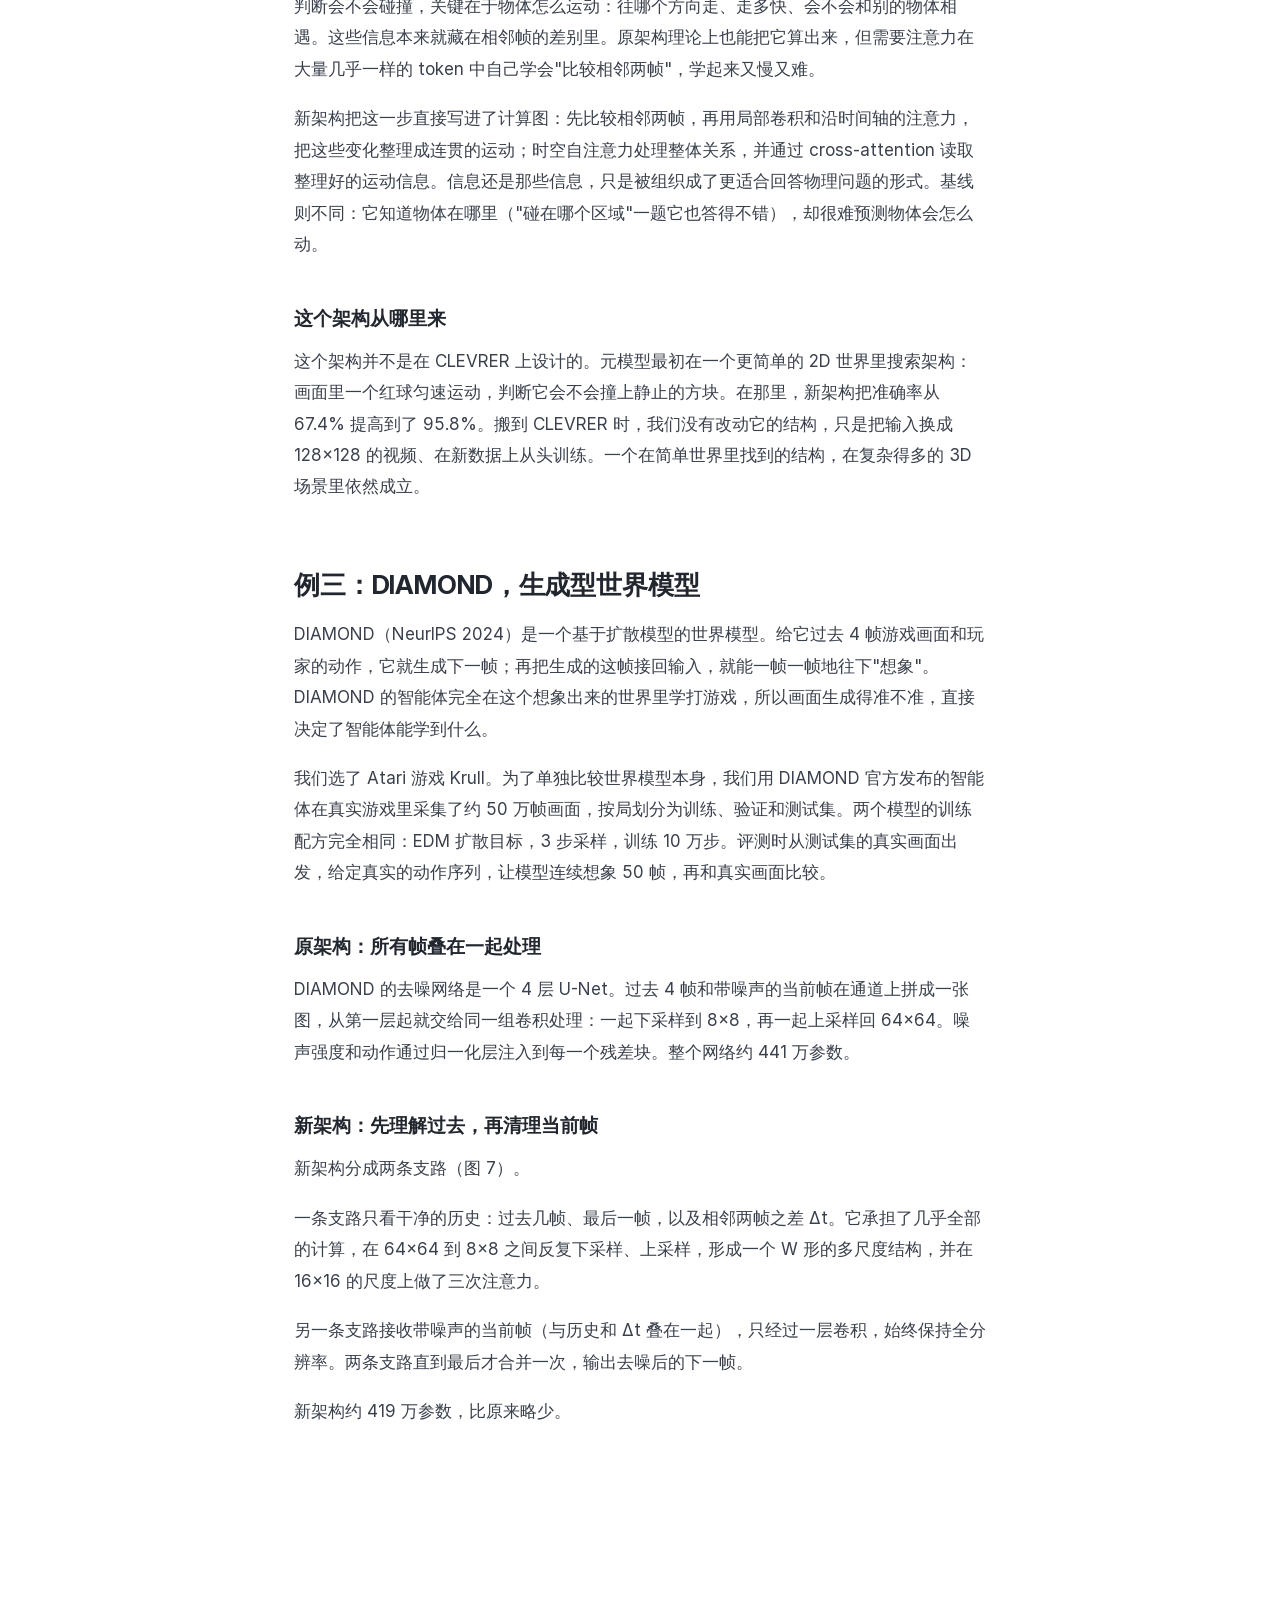
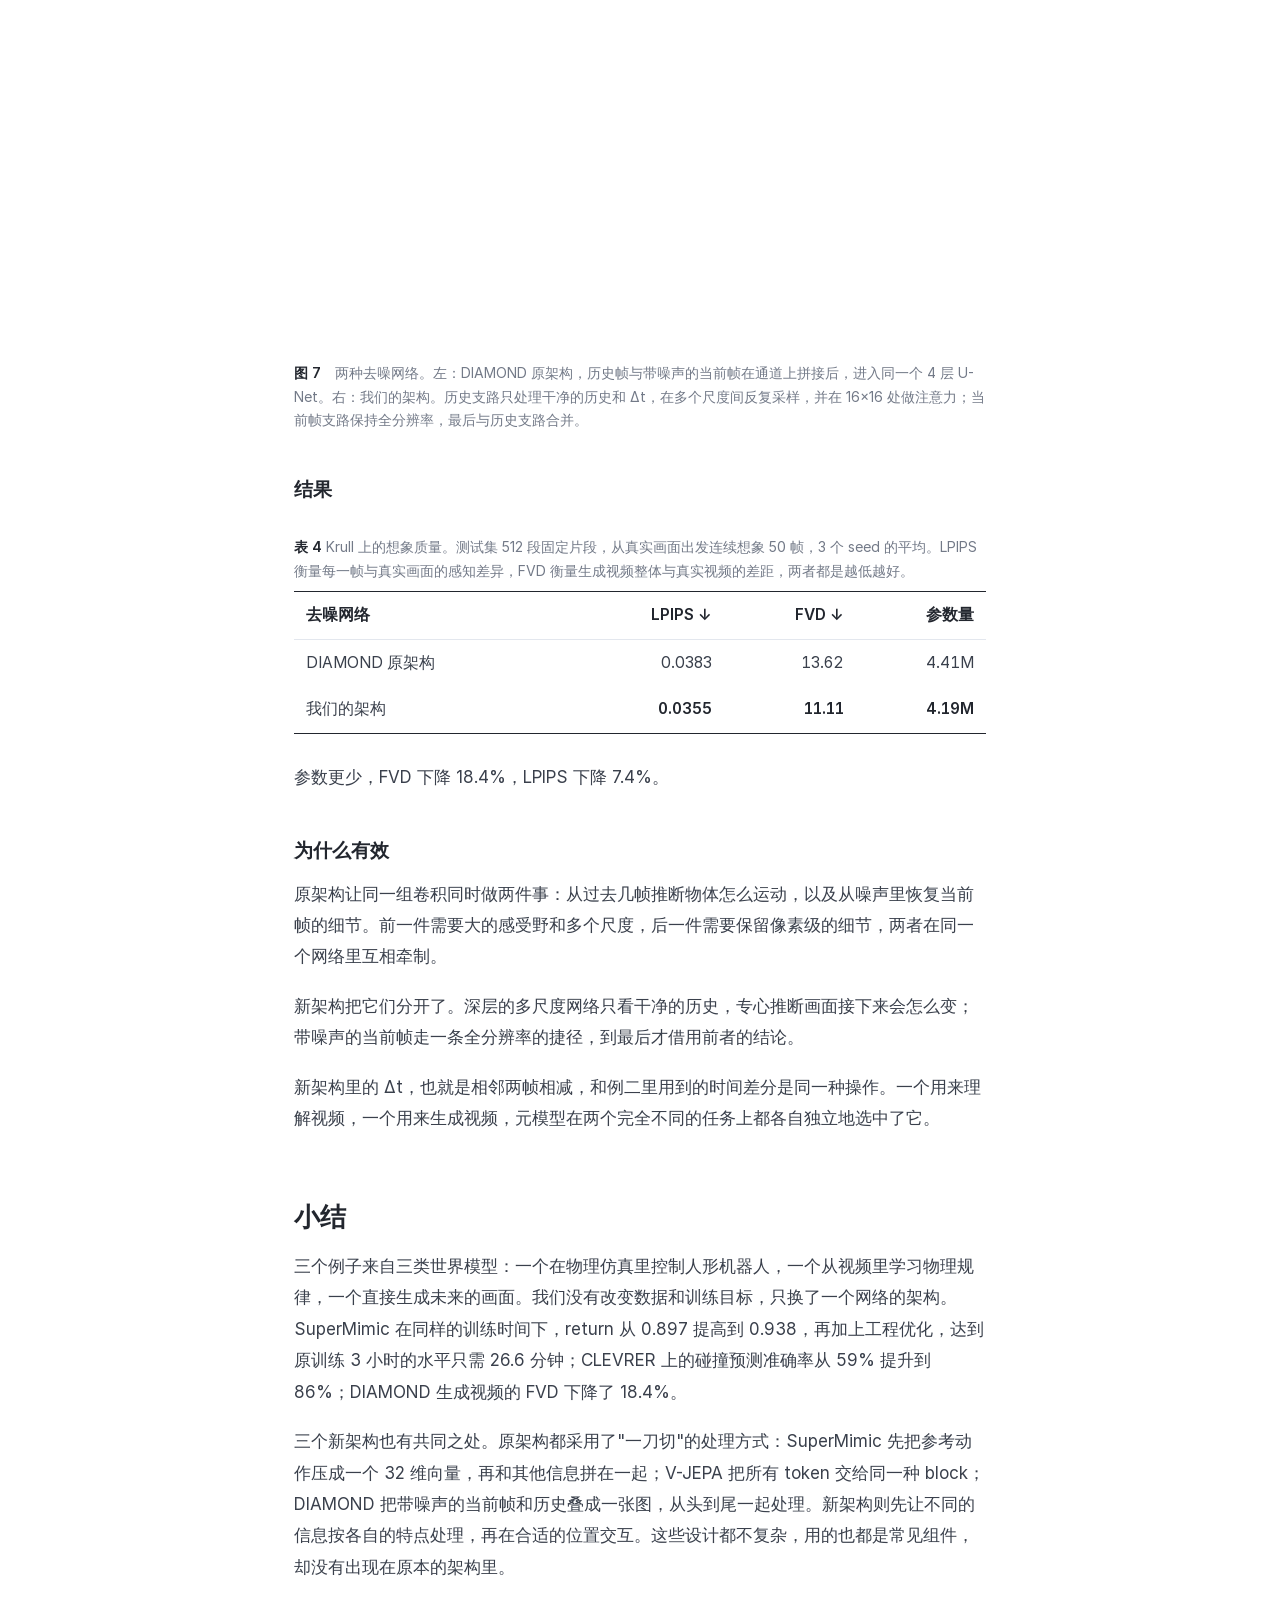
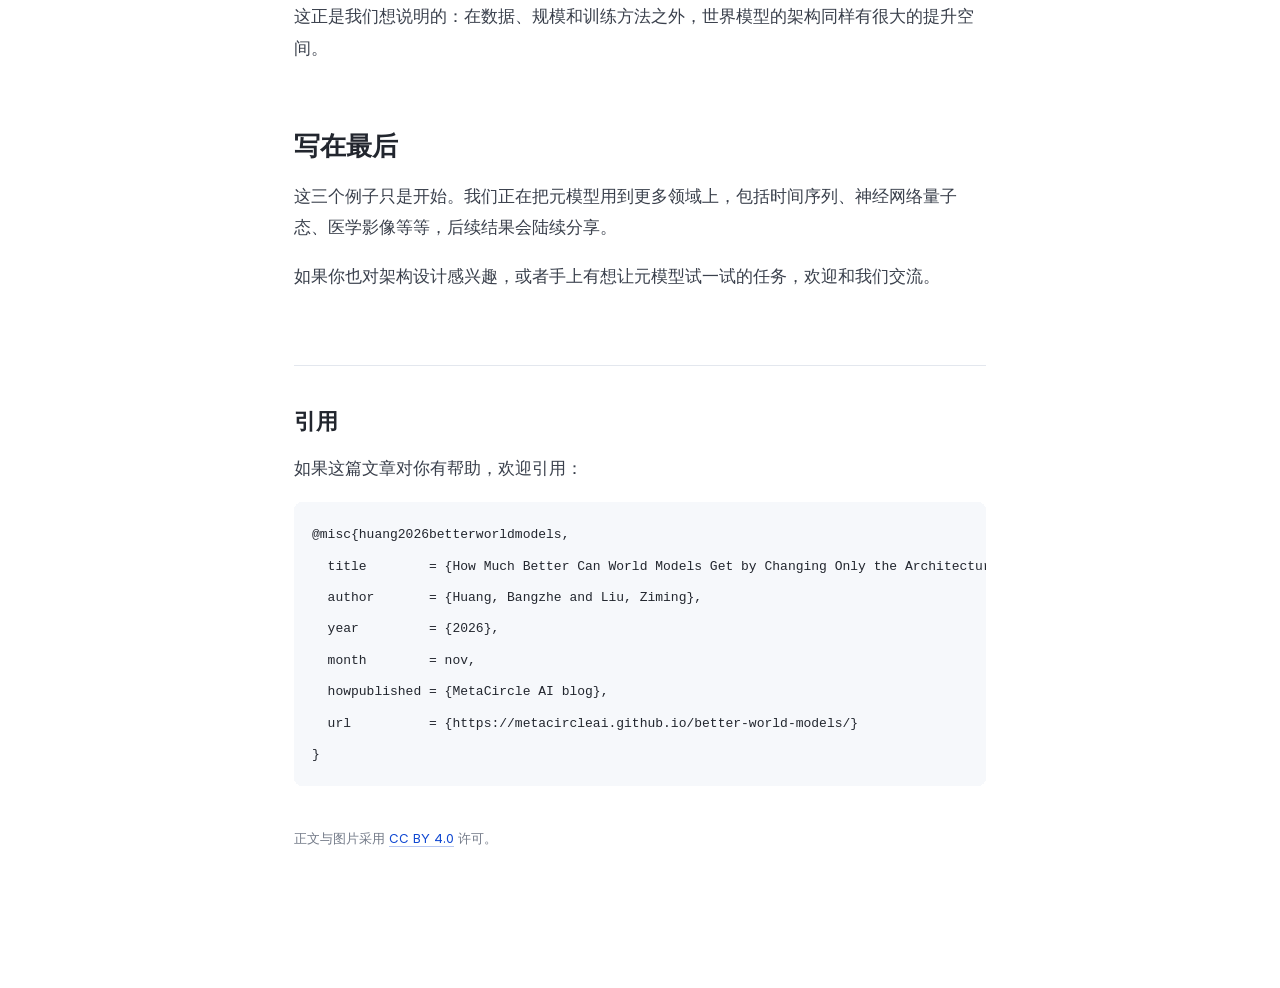
==== commit 664d5774: "Add Control/Representation/Generation labels to the Chinese post" ====
--- a/zh/index.html
+++ b/zh/index.html
@@ -29,9 +29,9 @@
 <p>常见的世界模型大致有三类：一类学习环境的动力学，用来训练具身控制策略；一类在视频中学习世界的物理规律；还有一类直接生成未来的画面。我们在这三类里各选了一个作为代表，只改进内部网络架构。平均下来，性能提升了 <strong>49.6%</strong>。</p>
 <figure class="fig wide"><picture><source media="(max-width: 900px)" srcset="../figures/m/hero_cards_v1_3200.jpg"><img src="../figures/hero_cards_v1_3200.png" alt="图 1" decoding="async"></picture><figcaption><b>图 1</b>　三类世界模型，只换架构。左：SuperMimic 人形机器人动作跟踪。同一段动作（奔跑中侧身闪避、转身 270° 后继续跑），原架构中途摔倒，我们的架构完整跑完；达到 SuperMimic 训练 3 小时的水平，单张 GPU 只需 26.6 分钟。中：CLEVRER 3D 物理场景中的碰撞预测，准确率从 59% 提升到 86%。右：DIAMOND 生成过程示意。去噪网络根据过去几帧和动作生成下一帧，再把这一帧接回输入，继续往下想象；FVD 越低，生成的视频越接近真实。</figcaption></figure>
 
-<p><a target="_blank" rel="noopener" href="https://arxiv.org/abs/2610.28480">SuperMimic</a> 借助可微世界模型训练人形机器人，把 <a target="_blank" rel="noopener" href="https://arxiv.org/abs/2511.07820">SONIC</a> 需要 128 张 GPU 跑 7 天的训练，缩短到 1 张 GPU 跑 3 小时。我们重新设计了它的策略网络架构，结合一定的工程优化，把这 3 小时缩短到了 <strong>26.6 分钟</strong>。</p>
-<p><a target="_blank" rel="noopener" href="https://arxiv.org/abs/2404.08471">V-JEPA</a> 是 Meta 提出的视频世界模型：它通过预测视频中被遮住的部分，从大量无标注视频中学习物理规律。在 3D 物理场景 <a target="_blank" rel="noopener" href="https://arxiv.org/abs/1910.01442">CLEVRER</a> 上，我们通过改进其编码器的架构，将碰撞预测的准确率从 <strong>59%</strong> 提升到了 <strong>86%</strong>。</p>
-<p><a target="_blank" rel="noopener" href="https://arxiv.org/abs/2405.12399">DIAMOND</a> 用扩散模型逐帧生成 Atari 游戏画面，智能体在其“想象”的世界中玩游戏。在相同的训练和评测协议下，我们更换其去噪 U-Net 的架构，显著提升了生成质量：衡量生成视频与真实视频差距的 FVD 下降了 <strong>18.4%</strong>，逐帧的感知误差 LPIPS 下降了 <strong>7.4%</strong>。</p>
+<p><strong>控制。</strong><a target="_blank" rel="noopener" href="https://arxiv.org/abs/2610.28480">SuperMimic</a> 借助可微世界模型训练人形机器人，把 <a target="_blank" rel="noopener" href="https://arxiv.org/abs/2511.07820">SONIC</a> 需要 128 张 GPU 跑 7 天的训练，缩短到 1 张 GPU 跑 3 小时。我们重新设计了它的策略网络架构，结合一定的工程优化，把这 3 小时缩短到了 <strong>26.6 分钟</strong>。</p>
+<p><strong>表征。</strong><a target="_blank" rel="noopener" href="https://arxiv.org/abs/2404.08471">V-JEPA</a> 是 Meta 提出的视频世界模型：它通过预测视频中被遮住的部分，从大量无标注视频中学习物理规律。在 3D 物理场景 <a target="_blank" rel="noopener" href="https://arxiv.org/abs/1910.01442">CLEVRER</a> 上，我们通过改进其编码器的架构，将碰撞预测的准确率从 <strong>59%</strong> 提升到了 <strong>86%</strong>。</p>
+<p><strong>生成。</strong><a target="_blank" rel="noopener" href="https://arxiv.org/abs/2405.12399">DIAMOND</a> 用扩散模型逐帧生成 Atari 游戏画面，智能体在其“想象”的世界中玩游戏。在相同的训练和评测协议下，我们更换其去噪 U-Net 的架构，显著提升了生成质量：衡量生成视频与真实视频差距的 FVD 下降了 <strong>18.4%</strong>，逐帧的感知误差 LPIPS 下降了 <strong>7.4%</strong>。</p>
 <p>这三个结果说明了同一件事：在数据、规模和训练方法之外，世界模型的架构本身还远没有被挖掘充分。</p>
 <h2>被忽略的一环</h2>
 <p>过去两年，世界模型进展飞快。SuperMimic 用一个可微世界模型，让人形机器人在单张 GPU 上学会了十几万段动作；<a target="_blank" rel="noopener" href="https://arxiv.org/abs/2506.09985">V-JEPA 2</a> 从海量视频里学到了物理直觉；<a target="_blank" rel="noopener" href="https://arxiv.org/abs/2402.15391">Genie</a> 和 DIAMOND 能直接生成可以交互的虚拟世界。</p>
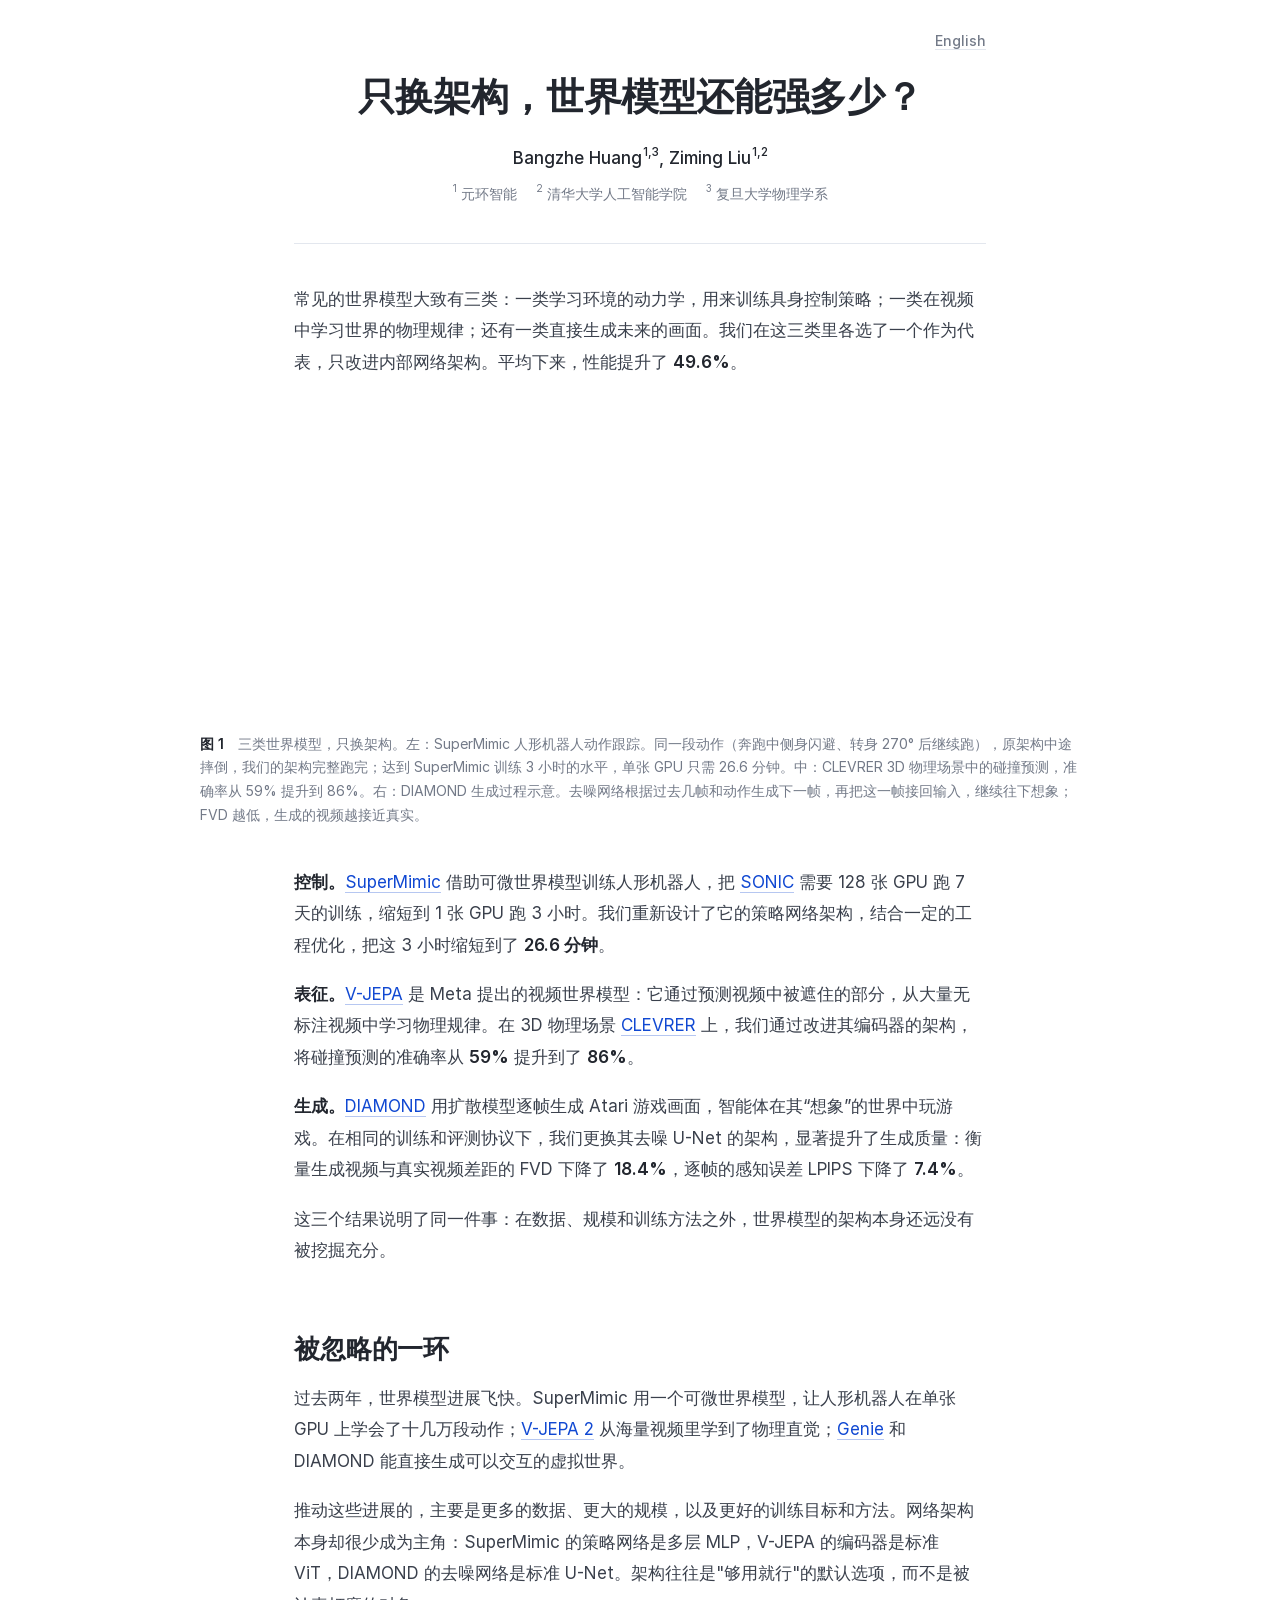
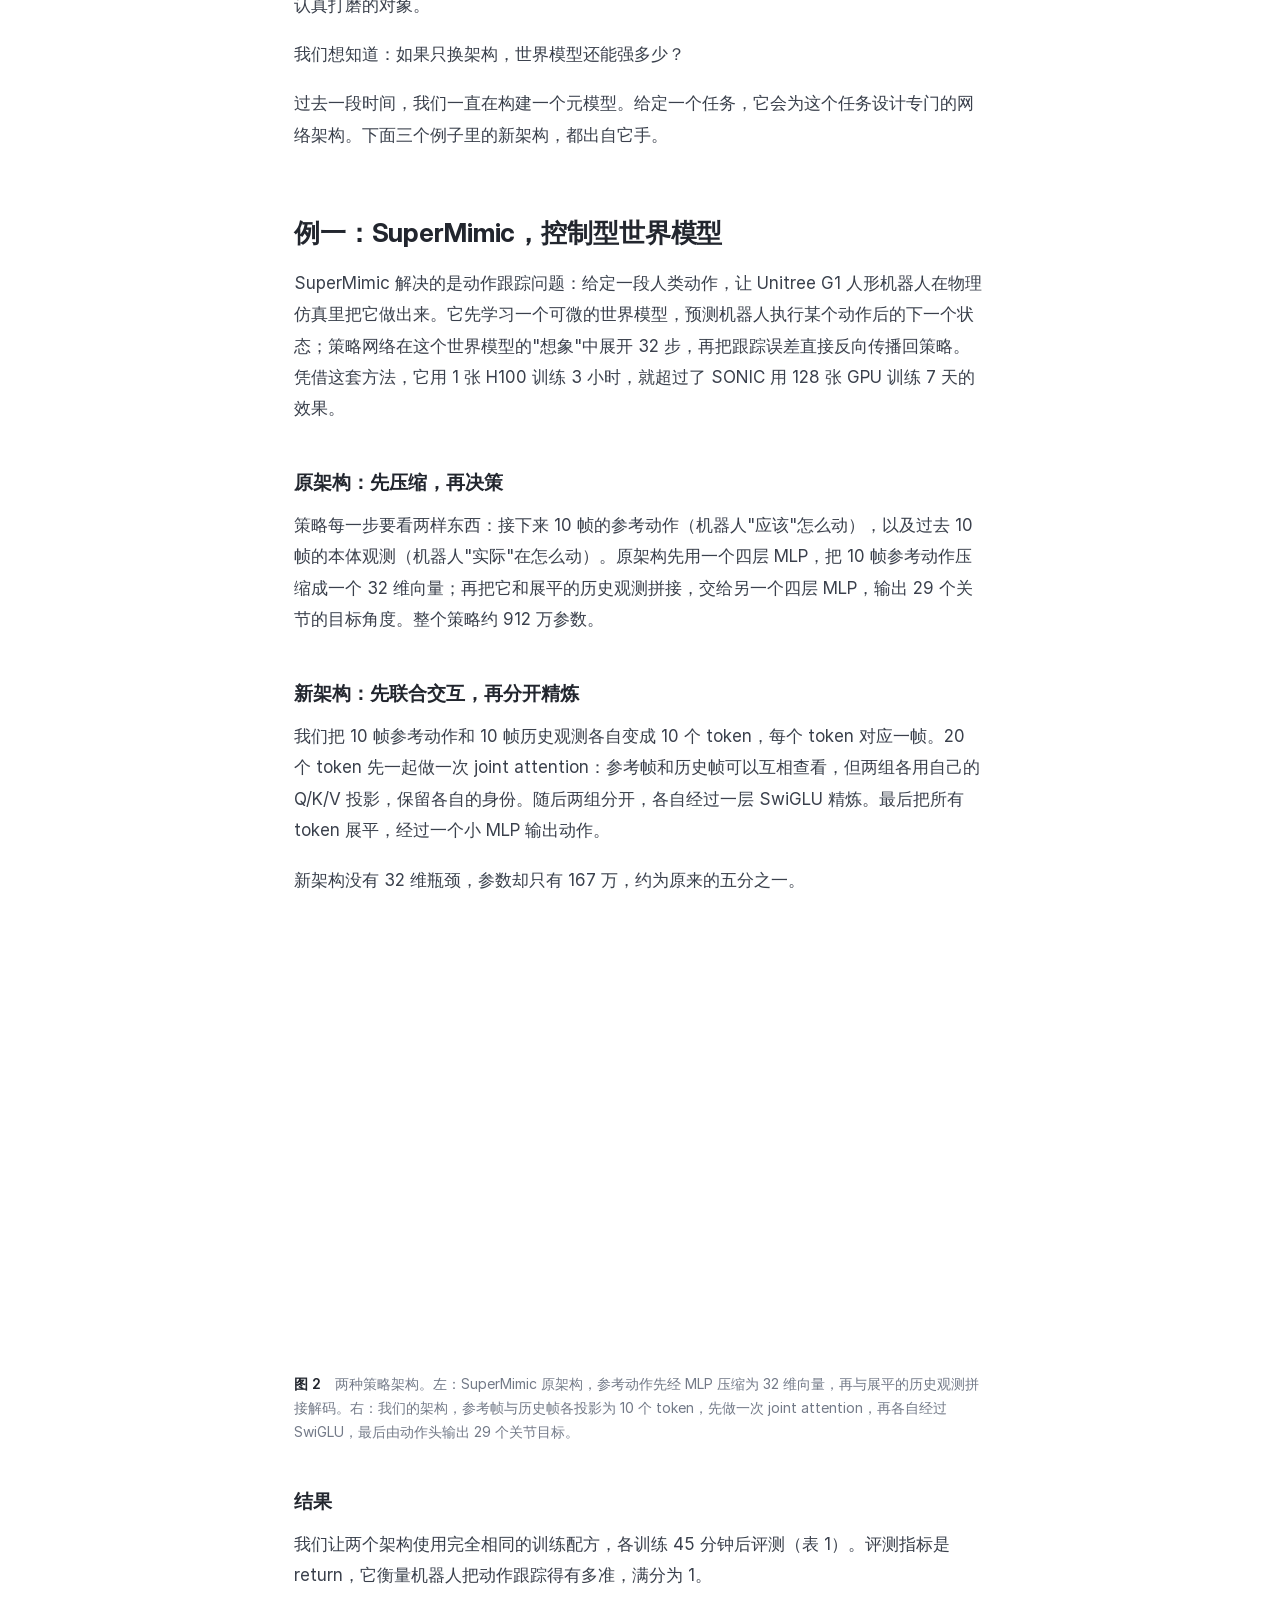
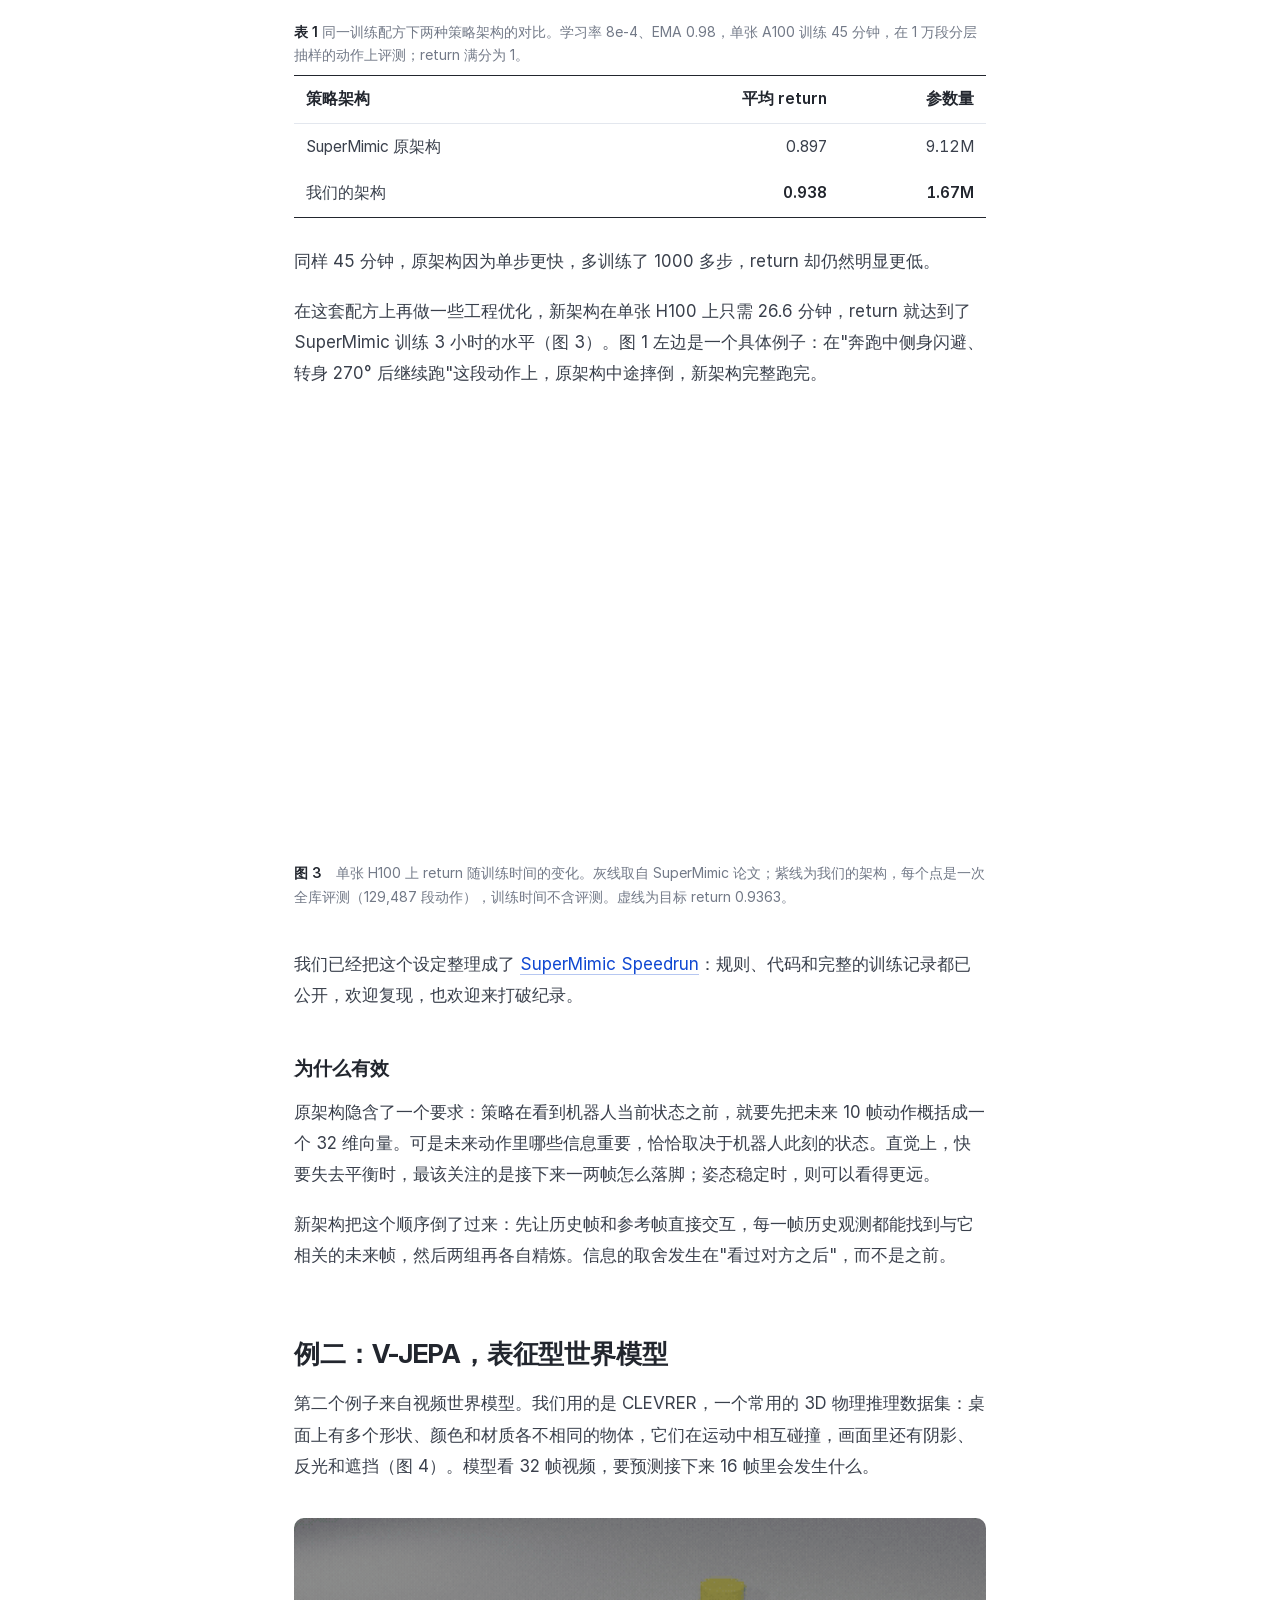
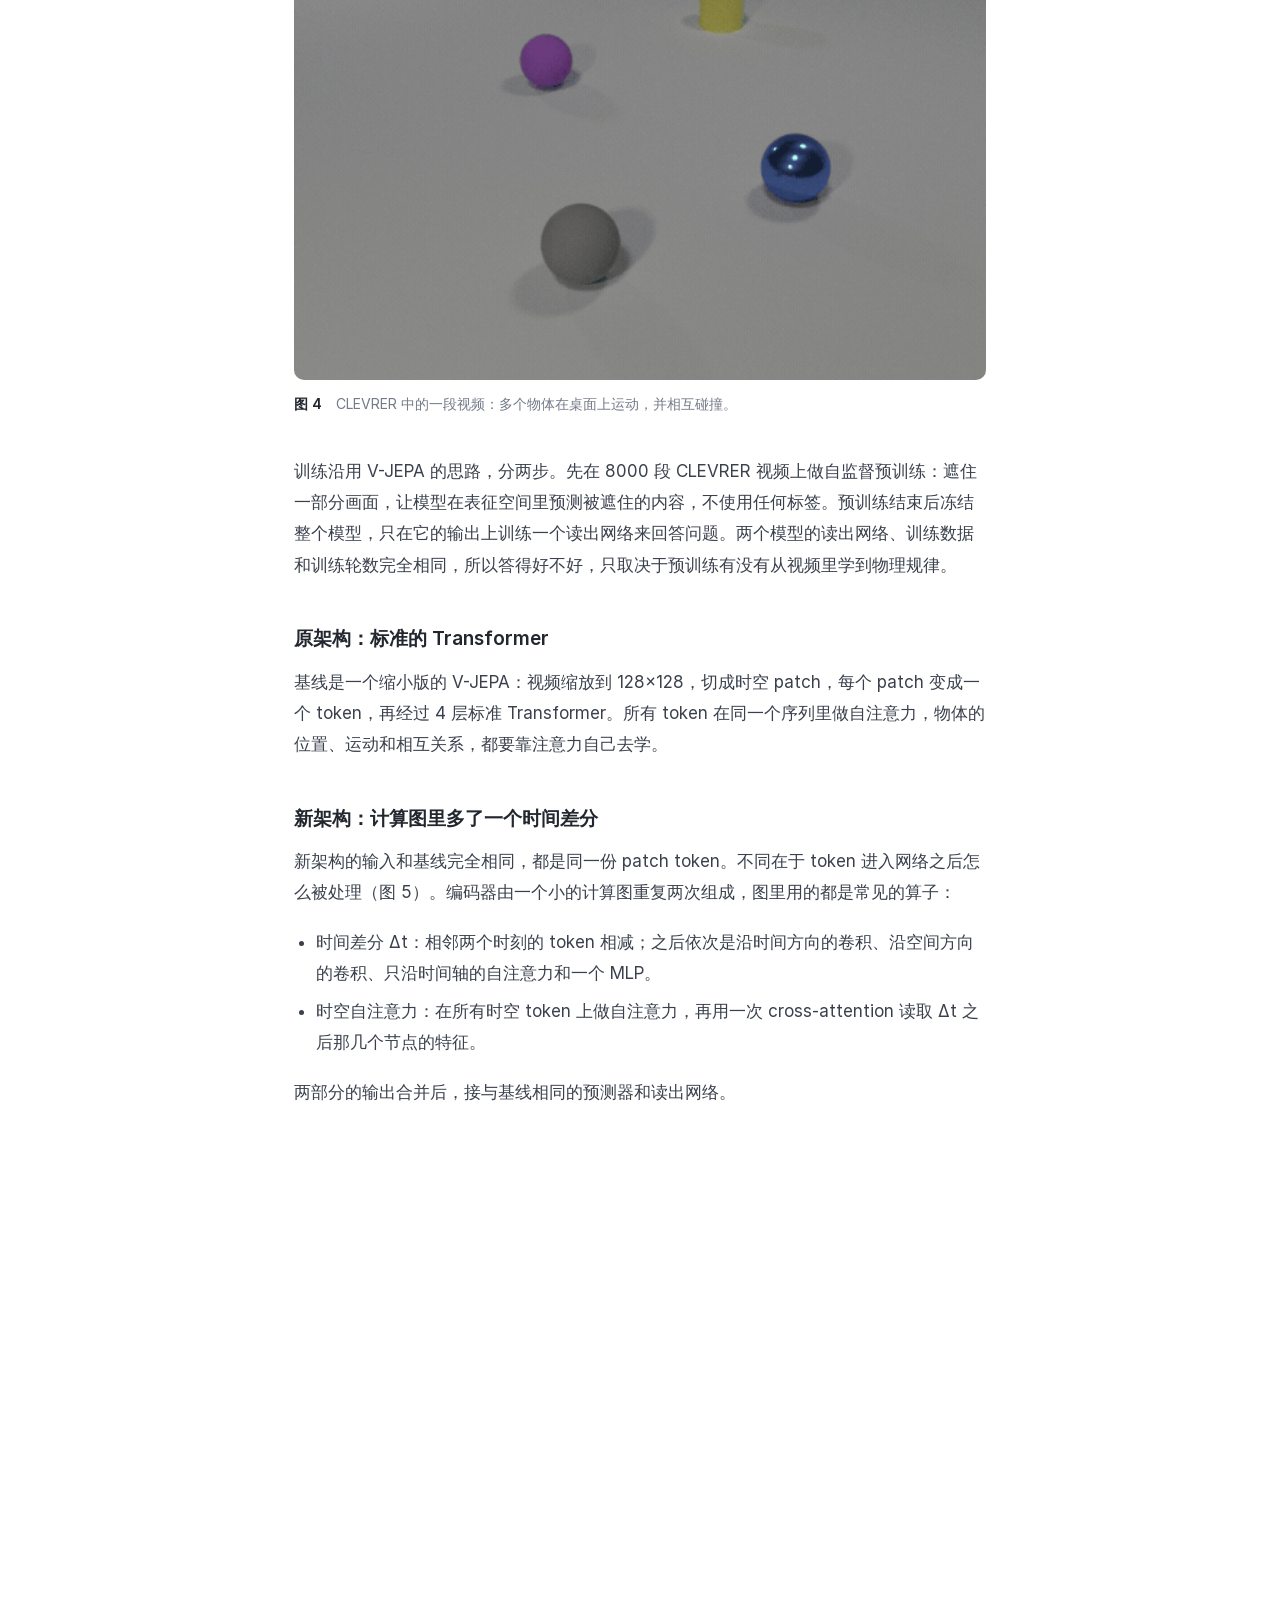
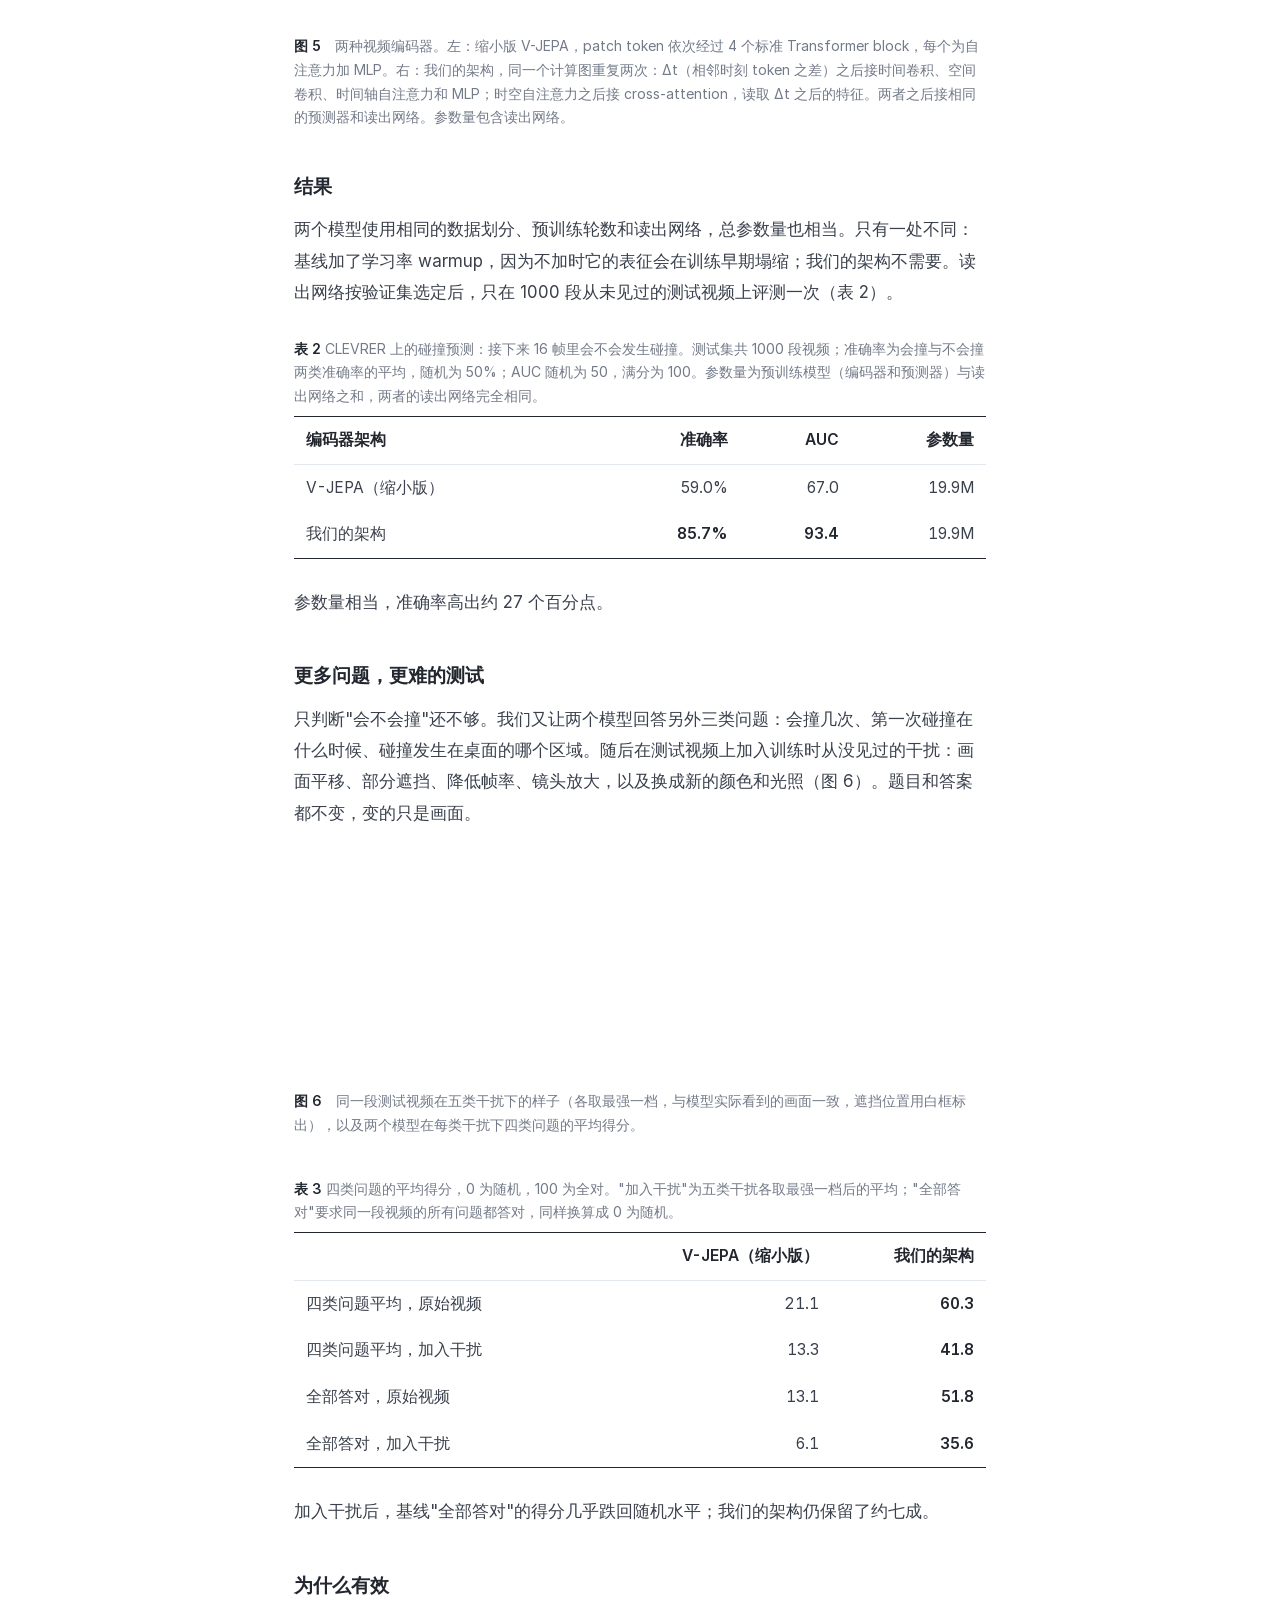
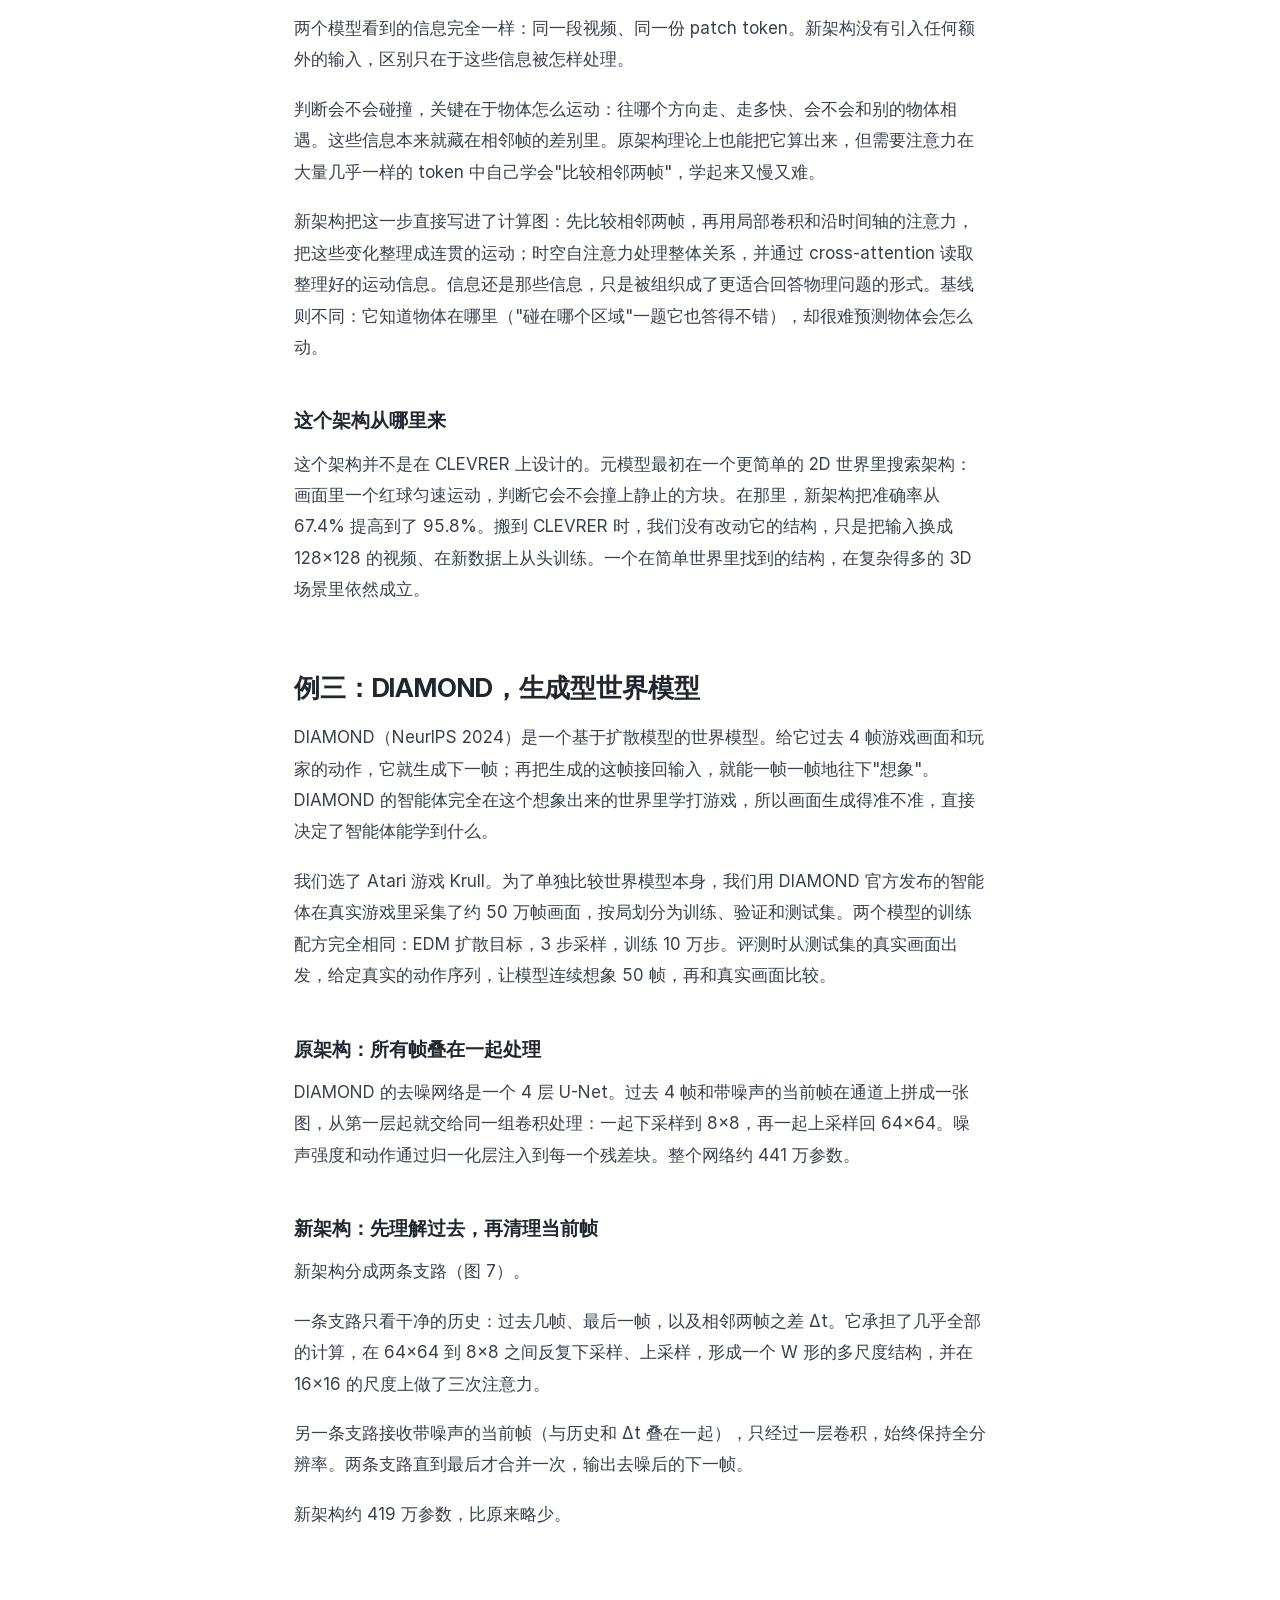
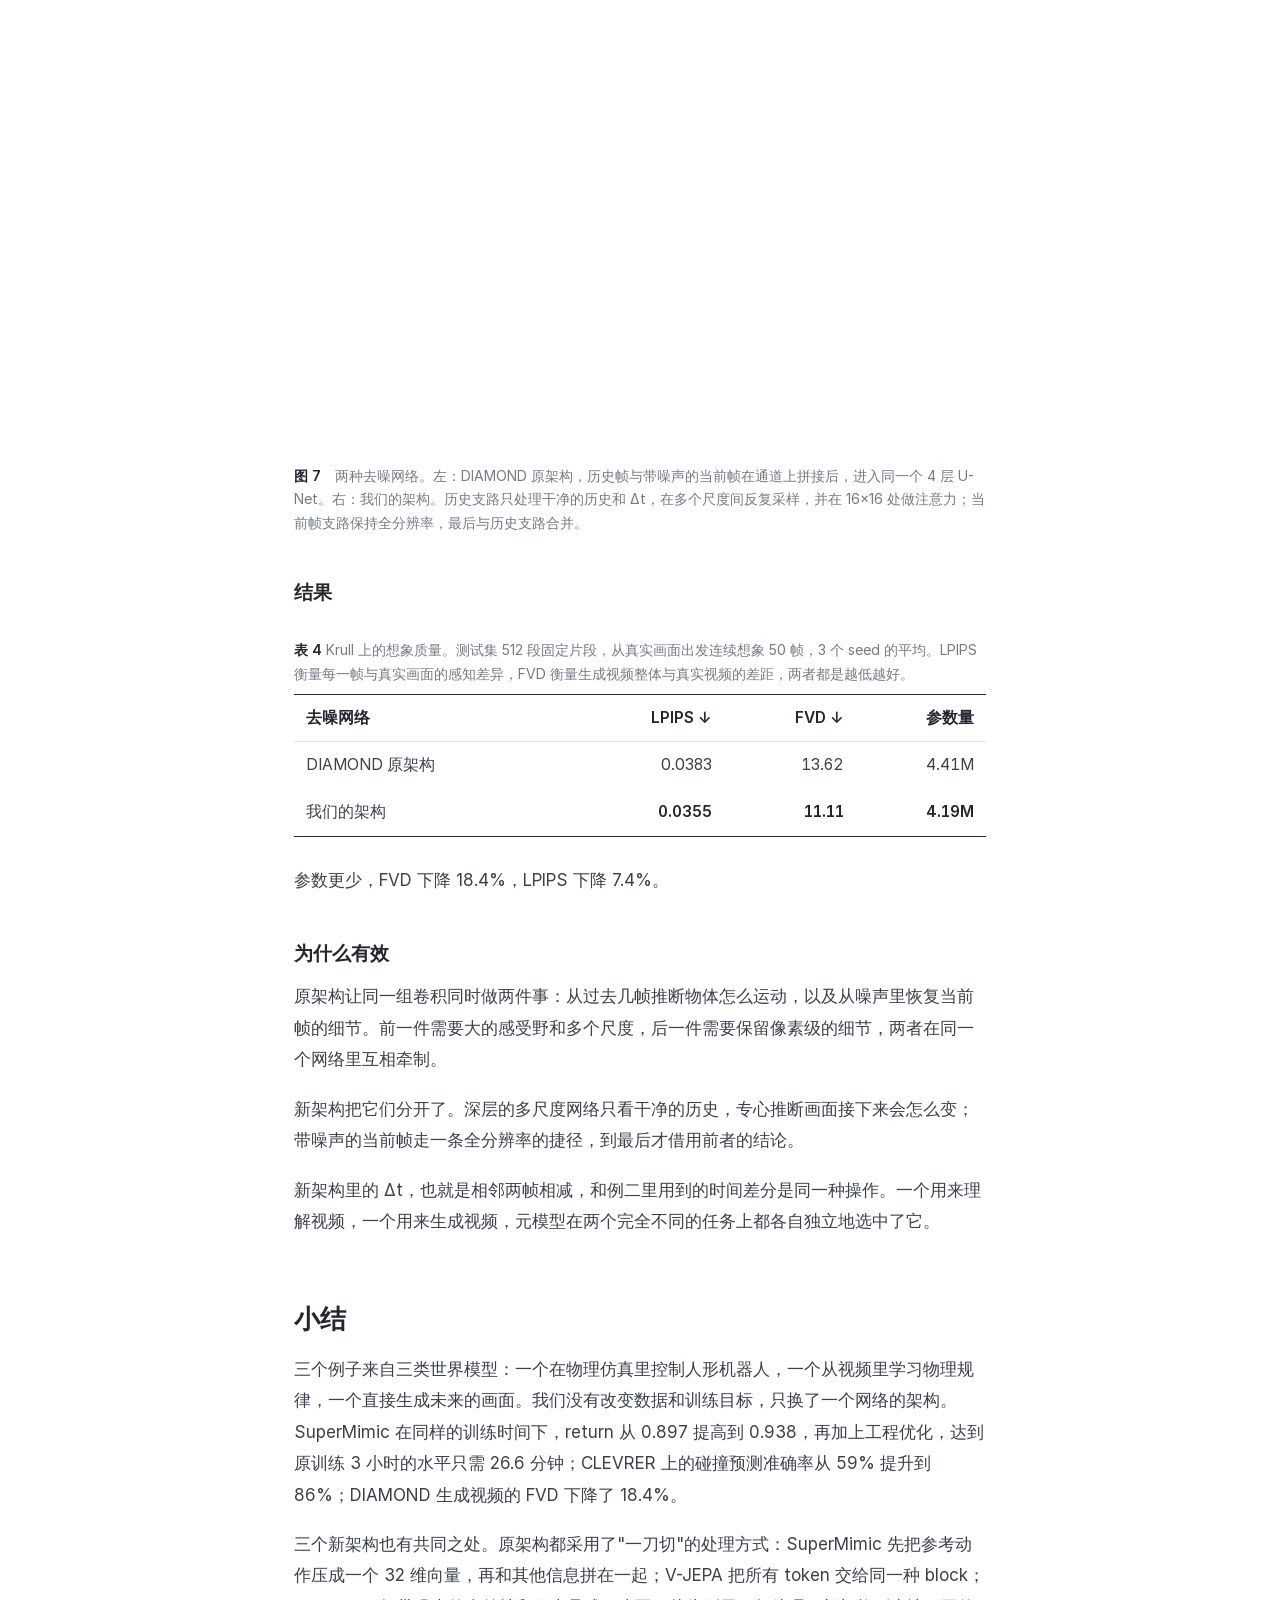
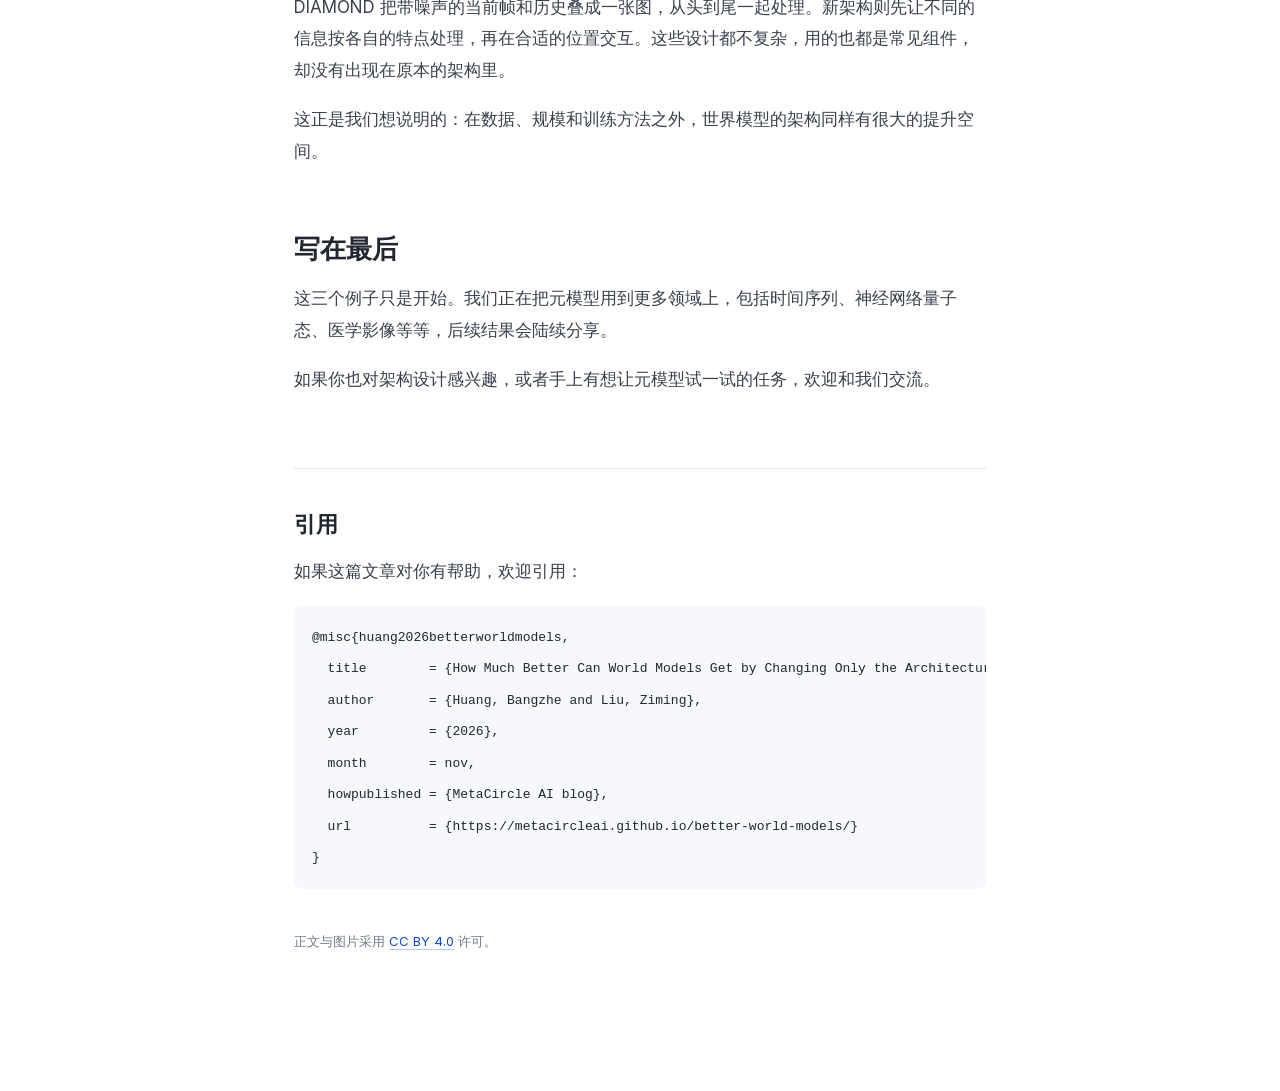
==== commit 504aa15f: "Link the SuperMimic Speedrun from the control example" ====
--- a/zh/index.html
+++ b/zh/index.html
@@ -27,7 +27,7 @@
 <p class="affils"><span><sup>1</sup> 元环智能</span><span><sup>2</sup> 清华大学人工智能学院</span><span><sup>3</sup> 复旦大学物理学系</span></p>
 </header>
 <p>常见的世界模型大致有三类：一类学习环境的动力学，用来训练具身控制策略；一类在视频中学习世界的物理规律；还有一类直接生成未来的画面。我们在这三类里各选了一个作为代表，只改进内部网络架构。平均下来，性能提升了 <strong>49.6%</strong>。</p>
-<figure class="fig wide"><picture><source media="(max-width: 900px)" srcset="../figures/m/hero_cards_v1_3200.jpg"><img src="../figures/hero_cards_v1_3200.png" alt="图 1" decoding="async"></picture><figcaption><b>图 1</b>　三类世界模型，只换架构。左：SuperMimic 人形机器人动作跟踪。同一段动作（奔跑中侧身闪避、转身 270° 后继续跑），原架构中途摔倒，我们的架构完整跑完；达到 SuperMimic 训练 3 小时的水平，单张 GPU 只需 26.6 分钟。中：CLEVRER 3D 物理场景中的碰撞预测，准确率从 59% 提升到 86%。右：DIAMOND 生成过程示意。去噪网络根据过去几帧和动作生成下一帧，再把这一帧接回输入，继续往下想象；FVD 越低，生成的视频越接近真实。</figcaption></figure>
+<figure class="fig wide"><picture><source media="(max-width: 900px)" srcset="../figures/m/hero.jpg"><img src="../figures/hero.png" alt="图 1" decoding="async"></picture><figcaption><b>图 1</b>　三类世界模型，只换架构。左：SuperMimic 人形机器人动作跟踪。同一段动作（奔跑中侧身闪避、转身 270° 后继续跑），原架构中途摔倒，我们的架构完整跑完；达到 SuperMimic 训练 3 小时的水平，单张 GPU 只需 26.6 分钟。中：CLEVRER 3D 物理场景中的碰撞预测，准确率从 59% 提升到 86%。右：DIAMOND 生成过程示意。去噪网络根据过去几帧和动作生成下一帧，再把这一帧接回输入，继续往下想象；FVD 越低，生成的视频越接近真实。</figcaption></figure>
 
 <p><strong>控制。</strong><a target="_blank" rel="noopener" href="https://arxiv.org/abs/2610.28480">SuperMimic</a> 借助可微世界模型训练人形机器人，把 <a target="_blank" rel="noopener" href="https://arxiv.org/abs/2511.07820">SONIC</a> 需要 128 张 GPU 跑 7 天的训练，缩短到 1 张 GPU 跑 3 小时。我们重新设计了它的策略网络架构，结合一定的工程优化，把这 3 小时缩短到了 <strong>26.6 分钟</strong>。</p>
 <p><strong>表征。</strong><a target="_blank" rel="noopener" href="https://arxiv.org/abs/2404.08471">V-JEPA</a> 是 Meta 提出的视频世界模型：它通过预测视频中被遮住的部分，从大量无标注视频中学习物理规律。在 3D 物理场景 <a target="_blank" rel="noopener" href="https://arxiv.org/abs/1910.01442">CLEVRER</a> 上，我们通过改进其编码器的架构，将碰撞预测的准确率从 <strong>59%</strong> 提升到了 <strong>86%</strong>。</p>
@@ -75,6 +75,7 @@
 <p>在这套配方上再做一些工程优化，新架构在单张 H100 上只需 26.6 分钟，return 就达到了 SuperMimic 训练 3 小时的水平（图 3）。图 1 左边是一个具体例子：在"奔跑中侧身闪避、转身 270° 后继续跑"这段动作上，原架构中途摔倒，新架构完整跑完。</p>
 <figure class="fig"><picture><source media="(max-width: 900px)" srcset="../figures/m/supermimic_speed_curve.jpg"><img src="../figures/supermimic_speed_curve.png" alt="图 3" loading="lazy" decoding="async"></picture><figcaption><b>图 3</b>　单张 H100 上 return 随训练时间的变化。灰线取自 SuperMimic 论文；紫线为我们的架构，每个点是一次全库评测（129,487 段动作），训练时间不含评测。虚线为目标 return 0.9363。</figcaption></figure>
 
+<p>我们已经把这个设定整理成了 <a target="_blank" rel="noopener" href="https://github.com/MetaCircleAI/supermimic-speedrun">SuperMimic Speedrun</a>：规则、代码和完整的训练记录都已公开，欢迎复现，也欢迎来打破纪录。</p>
 <h3>为什么有效</h3>
 <p>原架构隐含了一个要求：策略在看到机器人当前状态之前，就要先把未来 10 帧动作概括成一个 32 维向量。可是未来动作里哪些信息重要，恰恰取决于机器人此刻的状态。直觉上，快要失去平衡时，最该关注的是接下来一两帧怎么落脚；姿态稳定时，则可以看得更远。</p>
 <p>新架构把这个顺序倒了过来：先让历史帧和参考帧直接交互，每一帧历史观测都能找到与它相关的未来帧，然后两组再各自精炼。信息的取舍发生在"看过对方之后"，而不是之前。</p>
